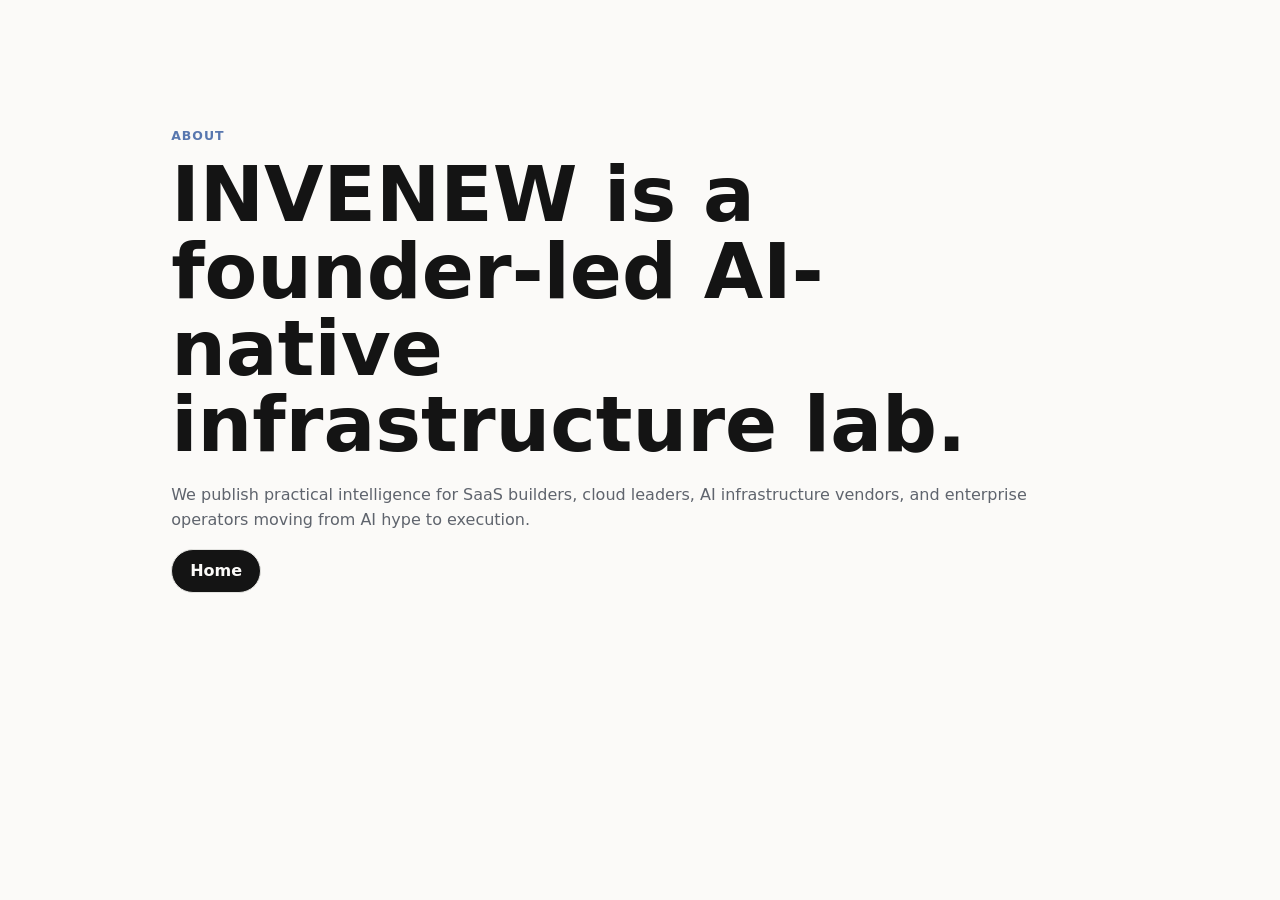
==== about.html @ 4e069b95 "Add about page" ====
<!doctype html>
<html lang="en">
<head><meta charset="utf-8"><meta name="viewport" content="width=device-width, initial-scale=1"><title>About | INVENEW</title><link rel="stylesheet" href="styles.css"></head>
<body><main class="section page-hero"><p class="eyebrow">About</p><h1>INVENEW is a founder-led AI-native infrastructure lab.</h1><p class="hero-text">We publish practical intelligence for SaaS builders, cloud leaders, AI infrastructure vendors, and enterprise operators moving from AI hype to execution.</p><a class="btn" href="index.html">Home</a></main></body>
</html>
---- styles.css ----
:root {
  color-scheme: light;
  --bg: #fbfaf8;
  --surface: #ffffff;
  --text: #141414;
  --muted: #5f646d;
  --line: #e3e3e0;
  --soft: #ececec;
  --beige: #faf3ec;
  --beige-strong: #e9cab8;
  --blue: #e4edfc;
  --blue-strong: #96b1e1;
  --green: #eff6f5;
  --green-strong: #97cfc2;
  --pink: #fcebeb;
  --pink-strong: #fcdbdb;
  --lavender: #eeeaf8;
  --sage: #e7f0ec;
  --clay: #f4e5dc;
  --accent: #5877af;
  --shadow: 0 20px 60px rgba(20, 20, 20, 0.08);
  --display-xl: clamp(3rem, 6vw, 5.4rem);
  --display-lg: clamp(2.45rem, 4.8vw, 4.35rem);
  --display-md: clamp(2rem, 3.7vw, 3.25rem);
  --band-padding: clamp(62px, 9vw, 96px) clamp(18px, 4vw, 56px);
}

[data-theme="dark"] {
  color-scheme: dark;
  --bg: #0d0f12;
  --surface: #15181d;
  --text: #f4f5f6;
  --muted: #a9b0ba;
  --line: #2b3038;
  --soft: #1b2027;
  --beige: #2b211c;
  --beige-strong: #e9cab8;
  --blue: #182238;
  --blue-strong: #96b1e1;
  --green: #172925;
  --green-strong: #97cfc2;
  --pink: #301f22;
  --pink-strong: #fcdbdb;
  --lavender: #242031;
  --sage: #1b2a26;
  --clay: #30241f;
  --accent: #96b1e1;
  --shadow: 0 22px 80px rgba(0, 0, 0, 0.34);
}

* { box-sizing: border-box; }

html {
  scroll-behavior: smooth;
}

body {
  margin: 0;
  font-family: Inter, ui-sans-serif, system-ui, -apple-system, BlinkMacSystemFont, "Segoe UI", sans-serif;
  background: var(--bg);
  color: var(--text);
}

a { color: inherit; text-decoration: none; }
button, input { font: inherit; }
select { font: inherit; }

.site-header {
  position: sticky;
  top: 10px;
  z-index: 50;
  display: grid;
  grid-template-columns: auto 1fr auto;
  gap: 22px;
  align-items: center;
  width: calc(100% - clamp(16px, 2vw, 28px));
  max-width: 1480px;
  margin: 10px auto 0;
  padding: 14px clamp(18px, 3vw, 34px);
  background: color-mix(in srgb, var(--surface) 94%, transparent);
  border: 1px solid var(--line);
  border-radius: 8px;
  box-shadow: 0 18px 45px rgba(31, 41, 55, 0.08);
  backdrop-filter: blur(18px);
}

.site-header[data-elevated="true"] {
  border-color: color-mix(in srgb, var(--line) 82%, var(--text));
}

.brand {
  display: inline-flex;
  align-items: center;
  min-width: 178px;
}

.brand-logo {
  display: block;
  width: 178px;
  height: 40px;
  object-fit: contain;
}

.logo-dark { display: none; }
[data-theme="dark"] .logo-light { display: none; }
[data-theme="dark"] .logo-dark { display: block; }

.nav {
  display: flex;
  justify-content: center;
  gap: clamp(12px, 1.7vw, 26px);
  color: var(--muted);
  font-size: 0.94rem;
}

.nav a:hover { color: var(--text); }

.header-actions {
  display: flex;
  align-items: center;
  gap: 10px;
}

.btn, .icon-btn, .theme-toggle {
  border: 1px solid var(--line);
  background: var(--text);
  color: var(--bg);
  border-radius: 999px;
  cursor: pointer;
  transition: transform 160ms ease, border-color 160ms ease, background 160ms ease;
}

.btn {
  display: inline-flex;
  min-height: 44px;
  align-items: center;
  justify-content: center;
  padding: 0 18px;
  font-weight: 720;
  white-space: nowrap;
}

.btn:hover, .icon-btn:hover, .theme-toggle:hover { transform: translateY(-1px); }

.btn-small { min-height: 38px; padding: 0 14px; font-size: 0.92rem; }
.btn-secondary { background: transparent; color: var(--text); }

.icon-btn {
  display: inline-grid;
  width: 40px;
  height: 40px;
  place-items: center;
  background: var(--surface);
  color: var(--text);
}

.icon-btn svg, .theme-toggle svg {
  width: 19px;
  height: 19px;
  fill: none;
  stroke: currentColor;
  stroke-width: 2;
  stroke-linecap: round;
  stroke-linejoin: round;
}

.theme-toggle {
  display: inline-flex;
  align-items: center;
  gap: 7px;
  min-height: 40px;
  padding: 0 10px;
  background: var(--surface);
  color: var(--text);
}

.toggle-track {
  width: 34px;
  height: 20px;
  border-radius: 999px;
  background: var(--soft);
  border: 1px solid var(--line);
  position: relative;
}

.toggle-thumb {
  position: absolute;
  top: 2px;
  left: 2px;
  width: 14px;
  height: 14px;
  border-radius: 50%;
  background: var(--text);
  transition: transform 180ms ease;
}

[data-theme="dark"] .toggle-thumb { transform: translateX(14px); }
[data-theme="dark"] .sun, .moon { display: none; }
[data-theme="dark"] .moon { display: block; }

.menu-btn { display: none; }

.mobile-panel, .search-panel {
  display: none;
}

.section {
  padding: clamp(70px, 9vw, 128px) clamp(18px, 4vw, 56px);
  max-width: 1240px;
  margin: 0 auto;
}

.hero {
  display: grid;
  grid-template-columns: minmax(0, 1.12fr) minmax(280px, 0.68fr);
  gap: clamp(28px, 5vw, 68px);
  align-items: center;
  min-height: calc(82vh - 72px);
  padding-top: 34px;
  padding-bottom: 48px;
}

.landing-position {
  display: grid;
  grid-template-columns: minmax(0, 1fr) minmax(280px, 0.62fr);
  gap: clamp(32px, 7vw, 96px);
  align-items: center;
  min-height: 420px;
  padding-top: clamp(66px, 8vw, 104px);
  padding-bottom: clamp(58px, 7vw, 88px);
}

.landing-position h1 {
  max-width: 760px;
  font-size: var(--display-xl);
  line-height: 0.98;
}

.landing-position .hero-text {
  max-width: 720px;
}

.promise-card {
  justify-self: end;
  width: min(100%, 420px);
  padding: 28px 30px;
  border-radius: 8px;
  background: #111111;
  color: #ffffff;
  box-shadow: 0 28px 70px rgba(31, 41, 55, 0.18);
}

.promise-card h2 {
  margin-bottom: 12px;
  font-size: 1.45rem;
  line-height: 1;
}

.promise-card p {
  margin: 0;
  color: #ededed;
  line-height: 1.55;
}

.flagship-band {
  background: var(--soft);
  padding: var(--band-padding);
}

.flagship-inner,
.architecture-section,
.landing-cta {
  max-width: 1120px;
}

.flagship-inner {
  margin: 0 auto;
}

.flagship-inner h2,
.architecture-section h2 {
  max-width: 1060px;
  font-size: var(--display-lg);
}

.coverage-card-grid,
.architecture-grid {
  display: grid;
  grid-template-columns: repeat(4, minmax(0, 1fr));
  gap: 18px;
}

.coverage-card-grid article,
.architecture-grid a {
  min-height: 160px;
  padding: 24px;
  border: 1px solid var(--line);
  border-radius: 8px;
  box-shadow: 0 18px 48px rgba(31, 41, 55, 0.08);
}

.coverage-card-grid h3,
.architecture-grid h3 {
  margin-bottom: 12px;
}

.coverage-card-grid p,
.architecture-grid p {
  margin: 0;
  color: var(--muted);
  line-height: 1.5;
}

.architecture-grid {
  grid-template-columns: repeat(3, minmax(0, 1fr));
}

.architecture-grid a {
  background: var(--surface);
}

.architecture-grid a:nth-child(1),
.foundation-grid article:nth-child(1),
.topic-grid article:nth-child(1),
.intelligence-pillars article:nth-child(1),
.coverage-list article:nth-child(1),
.post-card:nth-child(1) {
  background: var(--beige);
}

.architecture-grid a:nth-child(2),
.foundation-grid article:nth-child(2),
.topic-grid article:nth-child(2),
.intelligence-pillars article:nth-child(2),
.coverage-list article:nth-child(2),
.post-card:nth-child(2) {
  background: var(--blue);
}

.architecture-grid a:nth-child(3),
.foundation-grid article:nth-child(3),
.topic-grid article:nth-child(3),
.intelligence-pillars article:nth-child(3),
.coverage-list article:nth-child(3),
.post-card:nth-child(3) {
  background: var(--green);
}

.topic-grid article:nth-child(4),
.coverage-list article:nth-child(4) {
  background: var(--pink);
}

.architecture-grid span {
  display: block;
  margin-bottom: 8px;
  color: var(--muted);
  font-weight: 900;
  font-size: 0.86rem;
}

.landing-cta {
  display: grid;
  grid-template-columns: minmax(0, 1fr) auto;
  gap: 28px;
  align-items: center;
  margin-bottom: clamp(48px, 7vw, 88px);
  padding: clamp(42px, 6vw, 62px);
  border-radius: 8px;
  background: #111111;
  color: #ffffff;
}

.landing-cta .eyebrow {
  color: #bdbdbd;
}

.landing-cta h2 {
  max-width: 760px;
  margin: 0;
  color: #ffffff;
  font-size: var(--display-lg);
}

.landing-cta .btn {
  background: #ffffff;
  color: #111111;
  border-color: #ffffff;
}

.eyebrow {
  margin: 0 0 14px;
  color: var(--accent);
  font-weight: 780;
  letter-spacing: 0.08em;
  text-transform: uppercase;
  font-size: 0.78rem;
}

h1, h2, h3, p { margin-top: 0; }

h1 {
  max-width: 820px;
  margin-bottom: 18px;
  font-size: var(--display-xl);
  line-height: 1;
  letter-spacing: 0;
}

h2 {
  font-size: var(--display-lg);
  line-height: 1;
  letter-spacing: 0;
  margin-bottom: 18px;
}

h3 {
  font-size: clamp(1.1rem, 1.4vw, 1.35rem);
  letter-spacing: 0;
  margin-bottom: 12px;
}

.hero-text, .section-head p, .about p, .newsletter p {
  color: var(--muted);
  font-size: clamp(1rem, 1.25vw, 1.16rem);
  line-height: 1.58;
}

.hero-actions {
  display: flex;
  flex-wrap: wrap;
  gap: 12px;
  margin-top: 24px;
}

.hero-visual {
  width: min(100%, 430px);
  min-height: 430px;
  justify-self: end;
  border: 1px solid var(--line);
  background:
    linear-gradient(var(--line) 1px, transparent 1px),
    linear-gradient(90deg, var(--line) 1px, transparent 1px),
    radial-gradient(circle at 24% 18%, var(--blue), transparent 33%),
    radial-gradient(circle at 72% 68%, var(--green), transparent 34%),
    radial-gradient(circle at 48% 42%, var(--lavender), transparent 34%),
    radial-gradient(circle at 20% 78%, var(--clay), transparent 28%),
    var(--surface);
  background-size: 48px 48px, 48px 48px, auto, auto, auto;
  border-radius: 8px;
  box-shadow: 0 28px 70px rgba(45, 55, 72, 0.14);
  overflow: hidden;
  position: relative;
}

.signal-map {
  position: absolute;
  inset: 18px;
  border: 1px solid var(--line);
  border-radius: 8px;
  background:
    linear-gradient(115deg, transparent 49.7%, color-mix(in srgb, var(--muted) 18%, transparent) 50%, transparent 50.3%),
    linear-gradient(65deg, transparent 49.7%, color-mix(in srgb, var(--muted) 18%, transparent) 50%, transparent 50.3%);
}

.signal-map::before, .signal-map::after {
  content: "";
  position: absolute;
  inset: 18%;
  border: 1px dashed color-mix(in srgb, var(--muted) 45%, transparent);
  border-radius: 50%;
}

.signal-map::after {
  inset: 31%;
}

.core, .node {
  position: absolute;
  display: inline-grid;
  place-items: center;
  min-width: 86px;
  min-height: 38px;
  padding: 0 10px;
  border-radius: 999px;
  border: 1px solid var(--line);
  background: color-mix(in srgb, var(--surface) 88%, transparent);
  font-weight: 760;
  box-shadow: 0 12px 28px rgba(0, 0, 0, 0.08);
}

.core {
  left: 50%;
  top: 50%;
  min-width: 108px;
  min-height: 108px;
  transform: translate(-50%, -50%);
  border-radius: 50%;
  background: #050505;
  border-color: color-mix(in srgb, var(--text) 16%, transparent);
  overflow: hidden;
}

.core img {
  width: 100%;
  height: 100%;
  object-fit: cover;
}

.n1 { left: 8%; top: 17%; background: var(--blue); }
.n2 { right: 8%; top: 23%; background: var(--green); }
.n3 { left: 9%; bottom: 20%; background: var(--beige); }
.n4 { right: 12%; bottom: 14%; background: var(--pink); }
.n5 { left: 38%; top: 7%; background: var(--surface); }

.ticker {
  display: flex;
  gap: 10px;
  max-width: 1240px;
  margin: -18px auto 0;
  padding: 0 clamp(18px, 4vw, 56px) 26px;
  overflow-x: auto;
}

.ticker span {
  flex: 0 0 auto;
  padding: 10px 14px;
  border: 1px solid var(--line);
  border-radius: 8px;
  background: var(--surface);
  color: var(--muted);
}

.split {
  display: grid;
  grid-template-columns: 0.8fr 1fr;
  gap: clamp(30px, 6vw, 76px);
  align-items: start;
}

.grid, .sponsor-grid, .lab-board {
  display: grid;
  gap: 16px;
}

.two { grid-template-columns: repeat(2, minmax(0, 1fr)); }

.feature, .lab-board article {
  border: 1px solid var(--line);
  border-radius: 8px;
  padding: clamp(22px, 3vw, 34px);
  background: var(--surface);
  min-height: 220px;
}

.feature p, .lab-board p, .article-list span {
  color: var(--muted);
  line-height: 1.55;
}

.blue { background: var(--blue); }
.green { background: var(--green); }
.beige { background: var(--beige); }
.pink { background: var(--pink); }

.compact {
  padding-top: clamp(54px, 7vw, 92px);
}

.page-hero {
  padding-top: clamp(78px, 10vw, 132px);
  padding-bottom: clamp(48px, 7vw, 86px);
  max-width: 1040px;
}

.page-hero h1 {
  font-size: var(--display-xl);
}

.page-grid {
  display: grid;
  grid-template-columns: repeat(2, minmax(0, 1fr));
  gap: 16px;
  padding-top: 0;
}

.intelligence-pillars {
  display: grid;
  grid-template-columns: repeat(3, minmax(0, 1fr));
  gap: 20px;
  max-width: 1040px;
  padding-top: 0;
  padding-bottom: 70px;
}

.intelligence-pillars article {
  min-height: 138px;
  padding: 24px;
  border: 1px solid var(--line);
  border-radius: 8px;
  box-shadow: 0 18px 48px rgba(31, 41, 55, 0.08);
}

.intelligence-pillars h3 {
  margin-bottom: 10px;
}

.intelligence-pillars p {
  margin: 0;
  color: var(--muted);
  font-size: 0.94rem;
  line-height: 1.5;
}

.intelligence-system {
  background: var(--soft);
  padding: var(--band-padding);
}

.latest-intelligence {
  padding: var(--band-padding);
  background: var(--soft);
  color: var(--text);
}

.latest-inner {
  max-width: 1280px;
  margin: 0 auto;
}

.latest-intelligence .section-title-row {
  align-items: start;
}

.latest-intelligence .section-title-row p,
.latest-intelligence p {
  color: var(--muted);
}

.latest-grid {
  display: grid;
  grid-template-columns: minmax(0, 1.45fr) minmax(320px, 0.82fr);
  gap: 16px;
  margin-top: 26px;
}

.flagship-brief,
.brief-list article,
.asset-grid article {
  border: 1px solid var(--line);
  border-radius: 8px;
  background: var(--surface);
  box-shadow: 0 18px 48px rgba(31, 41, 55, 0.08);
}

.flagship-brief {
  background: var(--beige);
}

.brief-list article:nth-child(1),
.asset-grid article:nth-child(1) {
  background: var(--blue);
}

.brief-list article:nth-child(2),
.asset-grid article:nth-child(2) {
  background: var(--green);
}

.brief-list article:nth-child(3),
.asset-grid article:nth-child(3) {
  background: var(--pink);
}

.flagship-brief {
  display: grid;
  align-content: start;
  min-height: 430px;
  padding: clamp(26px, 4vw, 42px);
}

.latest-intelligence .pill {
  justify-self: start;
  margin-bottom: 26px;
  border-color: var(--green-strong);
  background: var(--green);
  color: var(--text);
  text-transform: uppercase;
  letter-spacing: 0.08em;
  font-size: 0.72rem;
}

.flagship-brief h3 {
  max-width: 780px;
  font-size: clamp(2rem, 4vw, 3.7rem);
  line-height: 1;
}

.flagship-brief p {
  max-width: 780px;
  font-size: 1.08rem;
  line-height: 1.6;
}

.flagship-brief .btn {
  align-self: end;
  justify-self: start;
  margin-top: 48px;
  color: var(--text);
  border-color: var(--line);
}

.brief-list {
  display: grid;
  gap: 16px;
}

.brief-list article {
  padding: 24px;
}

.brief-list span,
.asset-grid span {
  display: block;
  margin-bottom: 12px;
  color: var(--muted);
  font-size: 0.82rem;
  font-weight: 900;
}

.brief-list h3,
.asset-grid h3 {
  color: var(--text);
}

.brief-list p,
.asset-grid p {
  margin: 0;
  line-height: 1.55;
}

.asset-grid {
  display: grid;
  grid-template-columns: repeat(3, minmax(0, 1fr));
  gap: 16px;
  margin-top: clamp(64px, 9vw, 100px);
}

.asset-grid article {
  min-height: 230px;
  padding: 26px;
}

.system-inner {
  max-width: 1040px;
  margin: 0 auto;
}

.coverage-list {
  display: grid;
  gap: 16px;
}

.coverage-list article {
  display: grid;
  grid-template-columns: 54px 1fr;
  gap: 16px;
  align-items: start;
  min-height: 112px;
  padding: 24px;
  border-radius: 8px;
  background: var(--surface);
  border: 1px solid color-mix(in srgb, var(--line) 70%, transparent);
}

.coverage-list span {
  color: var(--muted);
  font-weight: 900;
  font-size: 0.9rem;
}

.coverage-list h3 {
  margin-bottom: 8px;
  font-size: clamp(1.15rem, 2vw, 1.55rem);
}

.coverage-list p {
  margin: 0;
  color: var(--text);
  line-height: 1.52;
}

.editorial-promise {
  display: grid;
  grid-template-columns: minmax(0, 0.9fr) minmax(280px, 0.58fr);
  gap: clamp(34px, 8vw, 92px);
  align-items: center;
  max-width: 1040px;
}

.editorial-promise h2 {
  font-size: var(--display-lg);
}

.editorial-promise p {
  color: var(--muted);
  line-height: 1.6;
}

.editorial-promise aside {
  padding: 28px;
  border-radius: 8px;
  background: #111111;
  color: #ffffff;
  box-shadow: 0 24px 60px rgba(31, 41, 55, 0.18);
}

.editorial-promise aside p {
  margin: 0;
  color: #ededed;
}

.about-meaning {
  max-width: 1040px;
  padding-top: clamp(78px, 10vw, 126px);
  padding-bottom: clamp(28px, 4vw, 52px);
}

.about-meaning h1 {
  max-width: 760px;
  font-size: var(--display-xl);
}

.about-meaning .hero-text {
  max-width: 740px;
}

.about-promise {
  display: grid;
  grid-template-columns: minmax(0, 0.9fr) minmax(300px, 0.62fr);
  gap: clamp(36px, 8vw, 96px);
  align-items: center;
  max-width: 1120px;
  padding-top: clamp(34px, 5vw, 64px);
}

.about-promise h2,
.about-expand h2 {
  font-size: var(--display-lg);
}

.about-promise p,
.about-expand p {
  color: var(--muted);
  line-height: 1.6;
}

.labs-hero {
  max-width: 1120px;
  padding-top: clamp(78px, 10vw, 126px);
  padding-bottom: clamp(72px, 9vw, 104px);
}

.labs-hero h1 {
  max-width: 1040px;
  font-size: var(--display-xl);
  line-height: 0.96;
}

.labs-hero .hero-text {
  max-width: 720px;
}

.research-assets {
  display: grid;
  grid-template-columns: repeat(3, minmax(0, 1fr));
  gap: 24px;
  max-width: 1120px;
  padding-top: 0;
}

.research-assets article {
  min-height: 150px;
  padding: 28px;
  border: 1px solid var(--line);
  border-radius: 8px;
  box-shadow: 0 18px 48px rgba(31, 41, 55, 0.08);
}

.research-assets p {
  margin: 0;
  color: var(--muted);
  line-height: 1.5;
}

.labs-table-section {
  background: var(--soft);
  padding: var(--band-padding);
}

.labs-table-inner {
  max-width: 1120px;
  margin: 0 auto;
}

.labs-table-inner h2 {
  max-width: 940px;
  font-size: var(--display-lg);
}

.labs-table-inner > p {
  max-width: 760px;
  color: var(--muted);
  line-height: 1.6;
}

.labs-table {
  margin-top: 28px;
  border: 1px solid var(--line);
  border-radius: 8px;
  background: var(--surface);
  box-shadow: 0 24px 64px rgba(31, 41, 55, 0.1);
  overflow: hidden;
}

.table-row {
  display: grid;
  grid-template-columns: 0.65fr 1.35fr 1.15fr 1.15fr;
  gap: 24px;
  padding: 22px 24px;
  border-bottom: 1px solid var(--line);
  color: var(--muted);
  line-height: 1.45;
}

.table-row:last-child {
  border-bottom: 0;
}

.table-row strong {
  color: var(--text);
}

.table-head {
  color: var(--muted);
  font-size: 0.72rem;
  font-weight: 900;
  letter-spacing: 0.12em;
  text-transform: uppercase;
}

.research-promise {
  display: grid;
  grid-template-columns: minmax(0, 0.9fr) minmax(300px, 0.58fr);
  gap: clamp(36px, 8vw, 96px);
  align-items: center;
  max-width: 1120px;
}

.research-promise h2 {
  font-size: var(--display-lg);
}

.research-promise p {
  color: var(--muted);
  line-height: 1.6;
}

.research-promise aside {
  padding: 30px;
  border-radius: 8px;
  background: #111111;
  color: #ffffff;
  box-shadow: 0 24px 60px rgba(31, 41, 55, 0.18);
}

.research-promise aside p {
  margin: 0;
  color: #ededed;
}

.blog-featured {
  display: grid;
  grid-template-columns: repeat(3, minmax(0, 1fr));
  gap: 28px;
  max-width: 1280px;
  padding-top: 0;
}

.post-card {
  display: grid;
  align-content: start;
  min-height: 560px;
  padding: 28px;
  border: 1px solid var(--line);
  border-radius: 8px;
  box-shadow: 0 18px 55px rgba(31, 41, 55, 0.08);
}

.post-visual {
  position: relative;
  min-height: 205px;
  margin-bottom: 26px;
  border-radius: 8px;
  overflow: hidden;
}

.post-visual::before {
  content: "";
  position: absolute;
  inset: 34px 38px;
  border: 1px solid var(--line);
  border-radius: 8px;
  background:
    linear-gradient(90deg, #e6e9ee 0 32%, transparent 32%),
    linear-gradient(90deg, transparent 0 42%, var(--beige) 42% 78%, transparent 78%),
    linear-gradient(90deg, transparent 0 42%, var(--green) 42% 78%, transparent 78%),
    var(--surface);
  background-size: 100% 18px, 100% 54px, 100% 54px, auto;
  background-position: 0 28px, 0 74px, 0 134px, 0 0;
  background-repeat: no-repeat;
}

.post-visual::after {
  content: "";
  position: absolute;
  width: 86px;
  height: 86px;
  right: 28px;
  top: 10px;
  border-radius: 50%;
  background: color-mix(in srgb, var(--blue-strong) 42%, transparent);
}

.post-visual span {
  position: absolute;
  left: 78px;
  top: 104px;
  z-index: 2;
  width: 128px;
  height: 2px;
  background: linear-gradient(90deg, #244b6b 0 22%, transparent 22% 31%, #7da2d8 31% 48%, transparent 48% 57%, #2f8a7c 57% 74%, transparent 74% 83%, #e9a37d 83%);
  transform: rotate(-35deg);
}

.visual-one { background: var(--green); }
.visual-two { background: var(--lavender); }
.visual-three { background: var(--beige); }

.visual-two::before {
  background:
    radial-gradient(circle at 25% 50%, #244b6b 0 16%, transparent 17%),
    linear-gradient(90deg, transparent 0 48%, #e6e9ee 48% 84%, transparent 84%),
    linear-gradient(90deg, transparent 0 48%, var(--green) 48% 78%, transparent 78%),
    linear-gradient(90deg, transparent 0 48%, var(--blue) 48% 82%, transparent 82%),
    var(--surface);
  background-size: auto, 100% 16px, 100% 16px, 100% 16px, auto;
  background-position: 0 0, 0 64px, 0 100px, 0 134px, 0 0;
  background-repeat: no-repeat;
}

.post-meta {
  margin-bottom: 18px;
  color: var(--muted);
  font-weight: 650;
}

.post-card h2 {
  margin-bottom: 14px;
  font-size: clamp(1.55rem, 2.4vw, 2.1rem);
  line-height: 1.03;
}

.post-card p:not(.post-meta) {
  color: var(--muted);
  font-size: 1.08rem;
  line-height: 1.55;
}

.post-card .btn {
  justify-self: start;
  margin-top: 14px;
}

.blog-topics {
  background: var(--soft);
  padding: var(--band-padding);
}

.topics-inner {
  max-width: 1280px;
  margin: 0 auto;
}

.topic-grid {
  display: grid;
  grid-template-columns: repeat(4, minmax(0, 1fr));
  gap: 22px;
}

.topic-grid article {
  min-height: 160px;
  padding: 28px;
  border: 1px solid var(--line);
  border-radius: 8px;
  box-shadow: 0 18px 48px rgba(31, 41, 55, 0.08);
}

.topic-grid h3 {
  font-size: clamp(1.35rem, 2.2vw, 1.8rem);
}

.topic-grid p {
  margin: 0;
  color: var(--muted);
  font-size: 1.08rem;
  line-height: 1.55;
}

.about-promise aside {
  padding: 28px;
  border: 1px solid var(--line);
  border-radius: 8px;
  background: var(--green);
  box-shadow: 0 20px 58px rgba(31, 41, 55, 0.1);
}

.about-promise aside p {
  margin: 0;
}

.about-foundation,
.about-expand {
  background: var(--soft);
  padding: var(--band-padding);
}

.foundation-inner,
.expand-inner {
  max-width: 1120px;
  margin: 0 auto;
}

.foundation-grid,
.pillar-grid {
  display: grid;
  grid-template-columns: repeat(3, minmax(0, 1fr));
  gap: 24px;
}

.foundation-grid article,
.pillar-grid article {
  min-height: 150px;
  padding: 28px;
  border: 1px solid var(--line);
  border-radius: 8px;
  box-shadow: 0 18px 48px rgba(31, 41, 55, 0.08);
}

.foundation-grid p,
.pillar-grid p {
  margin: 0;
  color: var(--muted);
  line-height: 1.52;
}

.messaging-pillars {
  max-width: 1120px;
}

.pillar-grid {
  grid-template-columns: repeat(4, minmax(0, 1fr));
}

.expand-inner {
  display: grid;
  grid-template-columns: minmax(0, 0.9fr) minmax(300px, 0.58fr);
  gap: clamp(36px, 8vw, 96px);
  align-items: center;
}

.expand-inner aside {
  padding: 30px;
  border-radius: 8px;
  background: #111111;
  color: #ffffff;
  box-shadow: 0 24px 60px rgba(31, 41, 55, 0.18);
}

.expand-inner aside p {
  margin: 0;
  color: #ededed;
}

.section-head {
  max-width: 800px;
  margin-bottom: 34px;
}

.lab-board, .sponsor-grid {
  grid-template-columns: repeat(3, minmax(0, 1fr));
}

.status {
  display: inline-flex;
  margin-bottom: 28px;
  padding: 7px 10px;
  border-radius: 8px;
  border: 1px solid var(--line);
  color: var(--muted);
  font-size: 0.82rem;
  font-weight: 720;
}

.status.live {
  background: var(--green);
  color: var(--text);
}

.newsletter {
  display: grid;
  grid-template-columns: 1fr 0.82fr;
  gap: clamp(28px, 6vw, 78px);
  align-items: center;
  border-top: 1px solid var(--line);
  border-bottom: 1px solid var(--line);
}

.subscribe-hero {
  max-width: 1240px;
  padding-top: clamp(80px, 10vw, 124px);
  padding-bottom: clamp(72px, 8vw, 96px);
}

.subscribe-hero h1 {
  max-width: 980px;
  font-size: var(--display-xl);
  line-height: 0.98;
}

.subscribe-hero .hero-text {
  max-width: 760px;
  color: var(--muted);
  font-size: clamp(1.08rem, 1.7vw, 1.32rem);
}

.subscribe-section {
  display: grid;
  grid-template-columns: minmax(0, 0.82fr) minmax(340px, 1fr);
  gap: clamp(36px, 7vw, 92px);
  align-items: start;
  max-width: 1240px;
  border-top: 1px solid var(--line);
}

.subscribe-copy h2 {
  max-width: 520px;
  font-size: var(--display-lg);
  line-height: 1;
}

.subscribe-copy > p {
  max-width: 520px;
  color: var(--muted);
  font-size: clamp(1rem, 1.45vw, 1.18rem);
  line-height: 1.58;
}

.subscribe-benefits {
  display: grid;
  grid-template-columns: repeat(2, minmax(0, 1fr));
  gap: 20px;
  margin-top: 28px;
}

.subscribe-benefits article {
  min-height: 170px;
  padding: 26px;
  border: 1px solid var(--line);
  border-radius: 8px;
  background: var(--surface);
  box-shadow: 0 18px 45px rgba(31, 41, 55, 0.08);
}

.subscribe-benefits h3 {
  font-size: 1.4rem;
}

.subscribe-benefits p {
  margin: 0;
  color: var(--text);
  line-height: 1.55;
}

.subscribe-form {
  display: grid;
  gap: 14px;
  padding: clamp(26px, 4vw, 34px);
  border: 1px solid var(--line);
  border-radius: 8px;
  background: var(--blue);
  box-shadow: 0 28px 80px rgba(31, 41, 55, 0.13);
}

.subscribe-form label {
  font-weight: 800;
}

.subscribe-form input {
  min-height: 58px;
  border-radius: 8px;
}

.subscribe-form .btn {
  width: 100%;
  margin-top: 4px;
  background: #1d1d1b;
  color: #ffffff;
  border-color: #1d1d1b;
}

.signup-form {
  padding: clamp(24px, 4vw, 38px);
  background: var(--surface);
  border: 1px solid var(--line);
  border-radius: 8px;
  box-shadow: var(--shadow);
}

.signup-form label {
  display: block;
  margin-bottom: 14px;
  font-weight: 760;
}

.form-row, .search-row {
  display: flex;
  gap: 10px;
}

input {
  width: 100%;
  min-height: 48px;
  border: 1px solid var(--line);
  border-radius: 8px;
  background: var(--bg);
  color: var(--text);
  padding: 0 16px;
  outline: none;
}

input:focus { border-color: var(--accent); }

select {
  width: 100%;
  min-height: 58px;
  border: 1px solid var(--line);
  border-radius: 8px;
  background: var(--bg);
  color: var(--text);
  padding: 0 18px;
  outline: none;
}

select:focus { border-color: var(--accent); }

.form-note {
  min-height: 24px;
  margin: 12px 0 0;
  color: var(--muted);
}

.article-list {
  display: grid;
  border-top: 1px solid var(--line);
}

.article-list a {
  display: grid;
  grid-template-columns: 210px 1fr;
  gap: 18px;
  padding: 26px 0;
  border-bottom: 1px solid var(--line);
}

.article-list strong {
  font-size: clamp(1.25rem, 2.2vw, 2rem);
  letter-spacing: 0;
}

.audience-band {
  width: 100%;
  margin-top: clamp(34px, 5vw, 70px);
  padding: var(--band-padding);
  background: var(--soft);
}

.audience-section,
.sponsorship-options {
  max-width: 1360px;
}

.audience-section {
  margin: 0 auto;
}

.section-title-row {
  display: flex;
  align-items: end;
  justify-content: space-between;
  gap: 24px;
  margin-bottom: 34px;
}

.section-title-row h2 {
  margin: 0;
  font-size: var(--display-lg);
}

.section-title-row p {
  margin: 0 0 10px;
  color: var(--muted);
  font-size: clamp(1rem, 1.6vw, 1.22rem);
  font-weight: 650;
}

.metric-grid,
.option-grid {
  display: grid;
  grid-template-columns: repeat(3, minmax(0, 1fr));
  gap: 22px;
}

.metric-card,
.option-card,
.fit-card,
.sponsor-form {
  border: 1px solid var(--line);
  border-radius: 8px;
  background: var(--surface);
  box-shadow: 0 18px 48px rgba(31, 41, 55, 0.08);
}

.metric-card:nth-child(1),
.option-card:nth-child(1),
.option-card:nth-child(5),
.fit-card {
  background: var(--beige);
}

.metric-card:nth-child(2),
.option-card:nth-child(2),
.option-card:nth-child(6),
.sponsor-form {
  background: var(--blue);
}

.metric-card:nth-child(3),
.option-card:nth-child(3) {
  background: var(--green);
}

.option-card:nth-child(4) {
  background: var(--pink);
}

.metric-card {
  display: grid;
  place-items: center;
  align-content: center;
  gap: 24px;
  min-height: 150px;
  padding: clamp(26px, 4vw, 44px);
  text-align: center;
}

.metric-card strong {
  color: var(--text);
  font-size: clamp(2.8rem, 5.5vw, 4.4rem);
  line-height: 0.92;
}

.metric-card span,
.option-card p {
  color: var(--muted);
  font-size: clamp(1rem, 1.6vw, 1.25rem);
  line-height: 1.45;
}

.option-grid {
  grid-template-rows: repeat(2, minmax(150px, auto));
}

.option-card {
  padding: clamp(24px, 3.5vw, 34px);
}

.option-card h3 {
  margin-bottom: 20px;
  font-size: clamp(1.35rem, 2.4vw, 1.85rem);
}

.sponsor-fit {
  display: grid;
  grid-template-columns: minmax(0, 1fr) minmax(0, 1fr);
  gap: 24px;
  max-width: 1360px;
}

.fit-card,
.sponsor-form {
  min-height: 560px;
  padding: clamp(28px, 4vw, 48px);
}

.pill {
  display: inline-flex;
  align-items: center;
  min-height: 42px;
  padding: 0 16px;
  border: 1px solid var(--line);
  border-radius: 8px;
  color: var(--muted);
  font-weight: 700;
}

.fit-card h2,
.sponsor-form h2 {
  margin: 32px 0 28px;
  font-size: var(--display-lg);
  line-height: 1;
}

.sponsor-form h2 {
  margin: 0 0 6px;
  font-size: clamp(1.8rem, 3vw, 2.45rem);
}

.fit-list {
  display: grid;
  gap: 14px;
}

.fit-list span {
  display: flex;
  align-items: center;
  min-height: 62px;
  padding: 16px 20px;
  border: 1px solid var(--line);
  border-radius: 8px;
  background: var(--surface);
  color: var(--text);
  font-size: clamp(1rem, 1.55vw, 1.18rem);
  font-weight: 620;
}

.sponsor-form {
  display: grid;
  align-content: start;
  gap: 12px;
}

.sponsor-form label {
  margin-top: 10px;
  color: var(--text);
  font-weight: 800;
}

.sponsor-form input {
  min-height: 58px;
  border-radius: 8px;
}

.sponsor-submit {
  width: 100%;
  margin-top: 8px;
  background: linear-gradient(120deg, #275980, #2f8a7c);
  color: #ffffff;
  border-color: transparent;
}

.about {
  display: grid;
  grid-template-columns: 0.85fr 1fr;
  gap: clamp(26px, 6vw, 86px);
  align-items: start;
}

.footer {
  display: grid;
  gap: 44px;
  min-height: 360px;
  padding: 72px clamp(18px, 4vw, 56px) 34px;
  background: #050505;
  color: #d8d8d8;
}

.footer-main {
  display: grid;
  grid-template-columns: minmax(260px, 1.4fr) minmax(150px, 0.45fr) minmax(150px, 0.45fr);
  gap: clamp(32px, 7vw, 96px);
  align-items: start;
  width: 100%;
  max-width: 1240px;
  margin: 0 auto;
}

.footer-intro {
  display: grid;
  gap: 22px;
  max-width: 520px;
}

.footer-brand {
  display: inline-flex;
  align-items: center;
}

.footer-brand img {
  width: min(260px, 76vw);
  height: auto;
  object-fit: contain;
}

.footer-intro p {
  margin: 0;
  color: #a8a8a8;
  font-size: 1.05rem;
  line-height: 1.65;
}

.footer-col {
  display: grid;
  gap: 13px;
  align-content: start;
}

.footer-col h2 {
  margin: 0 0 8px;
  color: #ffffff;
  font-size: 0.78rem;
  line-height: 1;
  letter-spacing: 0.12em;
  text-transform: uppercase;
}

.footer-col a,
.footer-bottom a {
  color: #bdbdbd;
}

.footer-col a:hover,
.footer-bottom a:hover {
  color: #ffffff;
}

.footer-bottom {
  display: flex;
  align-items: center;
  justify-content: space-between;
  gap: 24px;
  width: 100%;
  max-width: 1240px;
  margin: 0 auto;
  padding-top: 24px;
  border-top: 1px solid #2b2b2b;
  color: #8f8f8f;
}

.footer-bottom p {
  margin: 0;
}

.search-panel[aria-hidden="false"] {
  display: block;
  position: fixed;
  inset: 72px clamp(18px, 4vw, 56px) auto;
  z-index: 60;
}

.search-box {
  max-width: 760px;
  margin-left: auto;
  padding: 22px;
  border: 1px solid var(--line);
  border-radius: 8px;
  background: var(--surface);
  box-shadow: var(--shadow);
}

.search-box label {
  display: block;
  margin-bottom: 12px;
  font-weight: 760;
}

.search-results {
  display: grid;
  gap: 8px;
  margin-top: 14px;
}

.search-results a {
  padding: 12px;
  border: 1px solid var(--line);
  border-radius: 8px;
  color: var(--muted);
}

.search-results strong {
  display: block;
  color: var(--text);
  margin-bottom: 3px;
}

@media (max-width: 980px) {
  .nav, .btn-small { display: none; }
  .menu-btn { display: inline-grid; }
  .site-header { grid-template-columns: auto auto; justify-content: space-between; }
  .hero, .split, .newsletter, .about { grid-template-columns: 1fr; }
  .landing-position,
  .landing-cta {
    grid-template-columns: 1fr;
  }
  .promise-card {
    justify-self: stretch;
  }
  .coverage-card-grid {
    grid-template-columns: repeat(2, minmax(0, 1fr));
  }
  .subscribe-section { grid-template-columns: 1fr; }
  .hero { min-height: auto; }
  .hero-visual {
    justify-self: stretch;
    width: min(100%, 520px);
    min-height: 390px;
  }
  .lab-board, .sponsor-grid, .two { grid-template-columns: 1fr; }
  .page-grid { grid-template-columns: 1fr; }
  .section-title-row {
    display: grid;
    align-items: start;
  }
  .metric-grid,
  .option-grid,
  .sponsor-fit,
  .intelligence-pillars,
  .latest-grid,
  .asset-grid,
  .editorial-promise,
  .architecture-grid,
  .about-promise,
  .foundation-grid,
  .expand-inner,
  .research-assets,
  .research-promise,
  .blog-featured {
    grid-template-columns: 1fr;
  }
  .fit-card,
  .sponsor-form {
    min-height: auto;
  }
  .mobile-panel[aria-hidden="false"] {
    display: grid;
    gap: 4px;
    position: fixed;
    top: 73px;
    left: 18px;
    right: 18px;
    z-index: 55;
    padding: 12px;
    background: var(--surface);
    border: 1px solid var(--line);
    border-radius: 8px;
    box-shadow: var(--shadow);
  }
  .mobile-panel a {
    padding: 14px;
    border-radius: 8px;
    color: var(--muted);
  }
  .mobile-panel a:hover { background: var(--soft); color: var(--text); }
}

@media (max-width: 640px) {
  .site-header { padding: 13px 14px; }
  .brand { min-width: auto; }
  .brand { min-width: 138px; }
  .brand-logo { width: 138px; height: 32px; }
  .theme-toggle { width: 40px; justify-content: center; }
  .toggle-track { display: none; }
  .section { padding-left: 16px; padding-right: 16px; }
  .hero { padding-top: 44px; }
  .hero-visual { min-height: 330px; }
  .core { min-width: 92px; min-height: 92px; font-size: 0.84rem; }
  .node { min-width: 78px; min-height: 36px; font-size: 0.78rem; }
  .form-row, .search-row, .hero-actions { flex-direction: column; }
  .coverage-card-grid { grid-template-columns: 1fr; }
  .pillar-grid { grid-template-columns: 1fr; }
  .topic-grid { grid-template-columns: 1fr; }
  .table-row {
    grid-template-columns: 1fr;
    gap: 8px;
  }
  .table-head {
    display: none;
  }
  .subscribe-benefits { grid-template-columns: 1fr; }
  .article-list a { grid-template-columns: 1fr; gap: 8px; }
  .footer {
    min-height: 430px;
    padding-top: 54px;
  }
  .footer-main {
    grid-template-columns: 1fr;
    gap: 34px;
  }
  .footer-bottom {
    align-items: flex-start;
    flex-direction: column;
  }
  .search-panel[aria-hidden="false"] { inset: 70px 14px auto; }
}
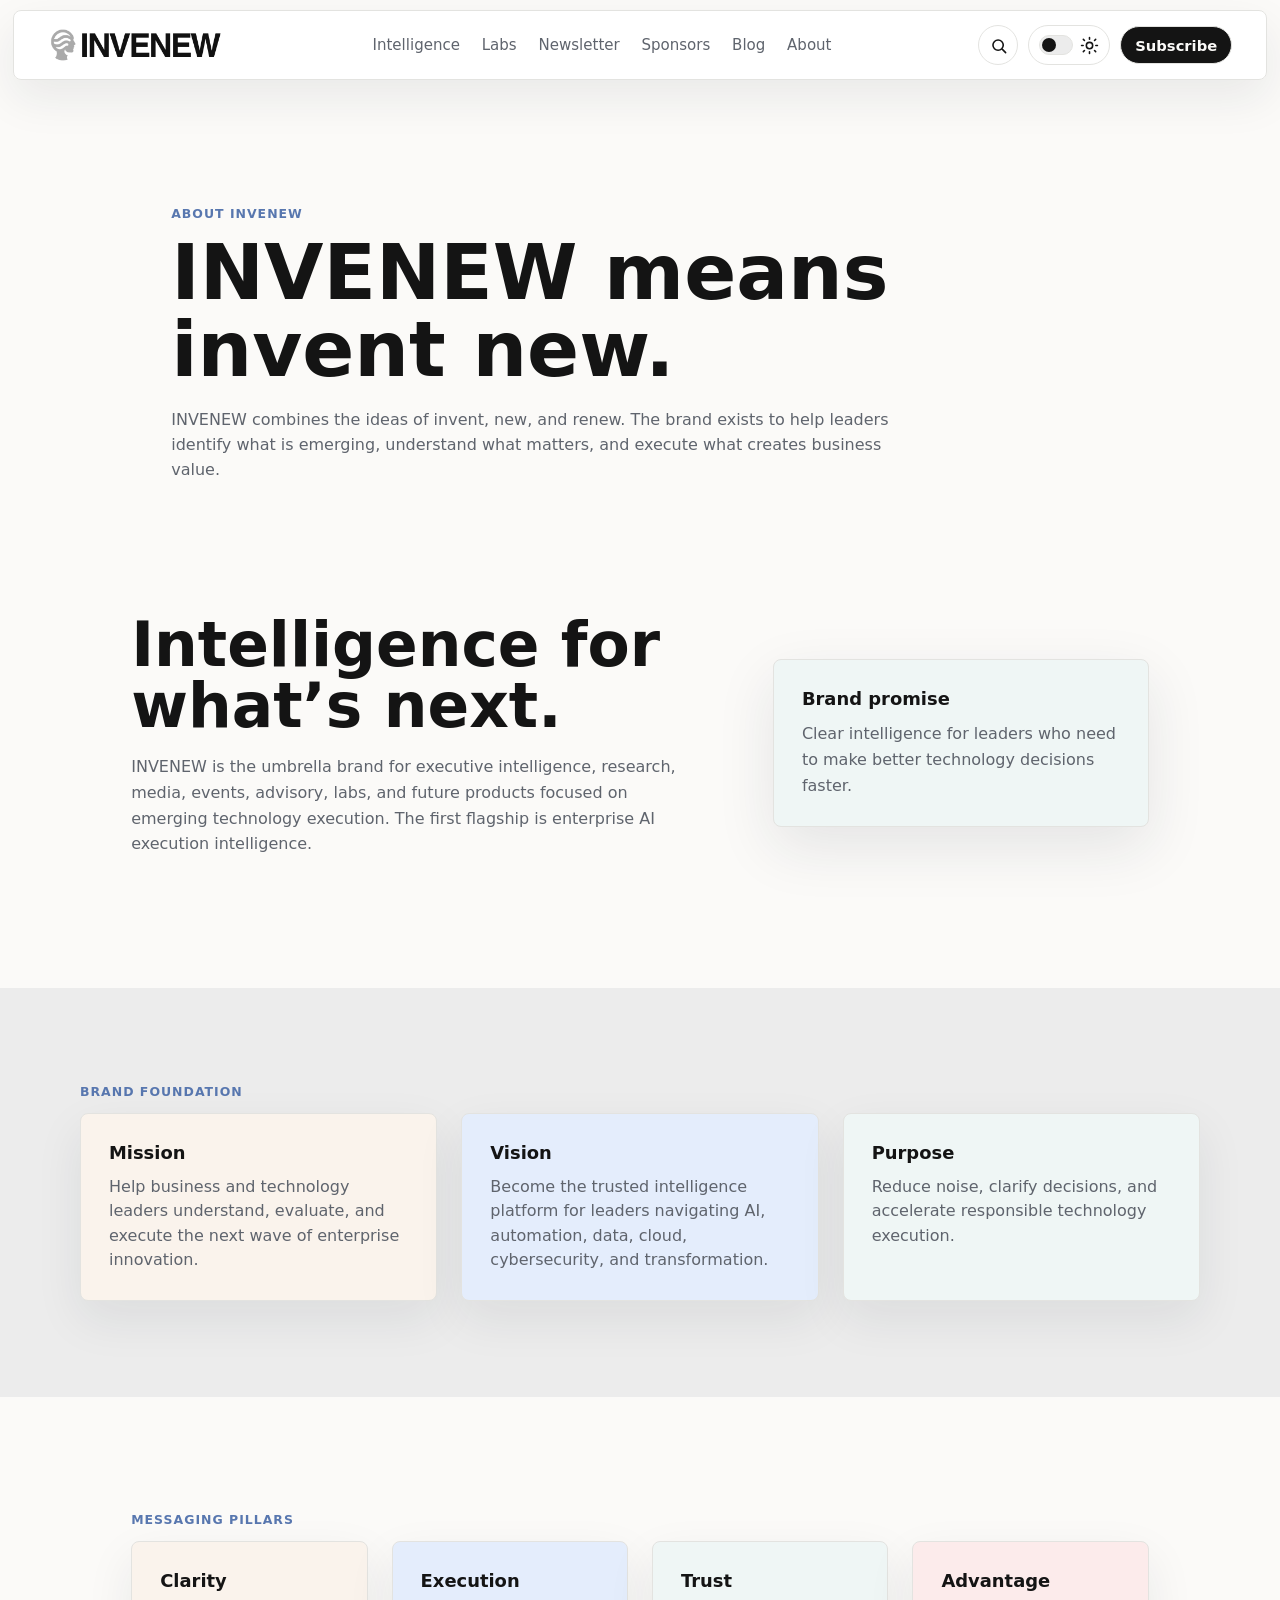
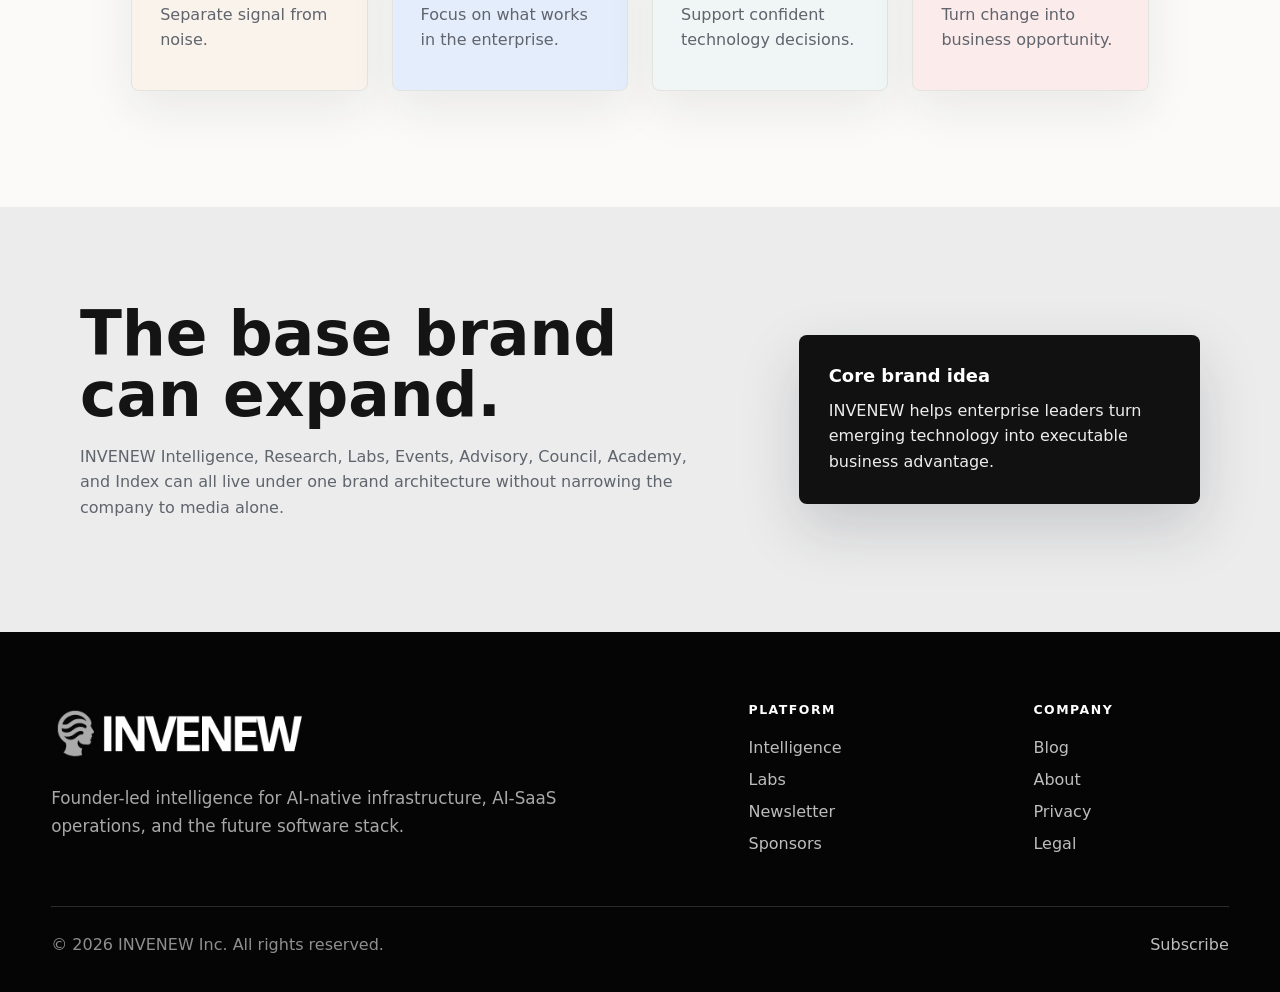
==== commit 3cfaf2ce: "Upload complete static website" ====
--- a/about.html
+++ b/about.html
@@ -1,5 +1,87 @@
 <!doctype html>
 <html lang="en">
-<head><meta charset="utf-8"><meta name="viewport" content="width=device-width, initial-scale=1"><title>About | INVENEW</title><link rel="stylesheet" href="styles.css"></head>
-<body><main class="section page-hero"><p class="eyebrow">About</p><h1>INVENEW is a founder-led AI-native infrastructure lab.</h1><p class="hero-text">We publish practical intelligence for SaaS builders, cloud leaders, AI infrastructure vendors, and enterprise operators moving from AI hype to execution.</p><a class="btn" href="index.html">Home</a></main></body>
+  <head><meta charset="utf-8"><meta name="viewport" content="width=device-width, initial-scale=1"><title>About | INVENEW</title><link rel="icon" href="assets/INVENEW-favicon1.png" type="image/png"><link rel="stylesheet" href="styles.css"></head>
+  <body>
+    <header class="site-header" data-elevated="false"><a class="brand" href="index.html"><img class="brand-logo logo-light" src="assets/INVENEW-light-long1.png" alt="INVENEW"><img class="brand-logo logo-dark" src="assets/INVENEW-dark-long1.png" alt="INVENEW"></a><nav class="nav" aria-label="Primary navigation"><a href="intelligence.html">Intelligence</a><a href="labs.html">Labs</a><a href="newsletter.html">Newsletter</a><a href="sponsors.html">Sponsors</a><a href="blog.html">Blog</a><a href="about.html">About</a></nav><div class="header-actions"><button class="icon-btn" id="searchToggle" aria-label="Search site" type="button"><svg viewBox="0 0 24 24" aria-hidden="true"><path d="m21 21-4.35-4.35m1.35-5.15a6.5 6.5 0 1 1-13 0 6.5 6.5 0 0 1 13 0Z"/></svg></button><button class="theme-toggle" id="themeToggle" aria-label="Toggle dark mode" type="button"><span class="toggle-track"><span class="toggle-thumb"></span></span><svg class="sun" viewBox="0 0 24 24" aria-hidden="true"><path d="M12 4V2m0 20v-2m8-8h2M2 12h2m14.36-6.36 1.42-1.42M4.22 19.78l1.42-1.42m0-12.72L4.22 4.22m15.56 15.56-1.42-1.42M16 12a4 4 0 1 1-8 0 4 4 0 0 1 8 0Z"/></svg><svg class="moon" viewBox="0 0 24 24" aria-hidden="true"><path d="M20.5 14.5A8.5 8.5 0 0 1 9.5 3.5 8.5 8.5 0 1 0 20.5 14.5Z"/></svg></button><a class="btn btn-small" href="newsletter.html">Subscribe</a><button class="icon-btn menu-btn" id="menuToggle" aria-label="Open menu" type="button"><svg viewBox="0 0 24 24" aria-hidden="true"><path d="M4 7h16M4 12h16M4 17h16"/></svg></button></div></header>
+    <div class="mobile-panel" id="mobilePanel" aria-hidden="true"><a href="intelligence.html">Intelligence</a><a href="labs.html">Labs</a><a href="newsletter.html">Newsletter</a><a href="sponsors.html">Sponsors</a><a href="blog.html">Blog</a><a href="about.html">About</a></div>
+    <div class="search-panel" id="searchPanel" aria-hidden="true"><div class="search-box"><label for="siteSearch">Search INVENEW</label><div class="search-row"><input id="siteSearch" type="search" placeholder="Try AI infrastructure, LLMOps, sponsor briefs..."><button class="btn" id="clearSearch" type="button">Clear</button></div><div class="search-results" id="searchResults"></div></div></div>
+    <main>
+      <section class="about-meaning section">
+        <p class="eyebrow">About INVENEW</p>
+        <h1>INVENEW means invent new.</h1>
+        <p class="hero-text">INVENEW combines the ideas of invent, new, and renew. The brand exists to help leaders identify what is emerging, understand what matters, and execute what creates business value.</p>
+      </section>
+
+      <section class="section about-promise">
+        <div>
+          <h2>Intelligence for what’s next.</h2>
+          <p>INVENEW is the umbrella brand for executive intelligence, research, media, events, advisory, labs, and future products focused on emerging technology execution. The first flagship is enterprise AI execution intelligence.</p>
+        </div>
+        <aside>
+          <h3>Brand promise</h3>
+          <p>Clear intelligence for leaders who need to make better technology decisions faster.</p>
+        </aside>
+      </section>
+
+      <section class="about-foundation">
+        <div class="foundation-inner">
+          <p class="eyebrow">Brand Foundation</p>
+          <div class="foundation-grid">
+            <article><h3>Mission</h3><p>Help business and technology leaders understand, evaluate, and execute the next wave of enterprise innovation.</p></article>
+            <article><h3>Vision</h3><p>Become the trusted intelligence platform for leaders navigating AI, automation, data, cloud, cybersecurity, and transformation.</p></article>
+            <article><h3>Purpose</h3><p>Reduce noise, clarify decisions, and accelerate responsible technology execution.</p></article>
+          </div>
+        </div>
+      </section>
+
+      <section class="section messaging-pillars">
+        <p class="eyebrow">Messaging Pillars</p>
+        <div class="pillar-grid">
+          <article class="beige"><h3>Clarity</h3><p>Separate signal from noise.</p></article>
+          <article class="blue"><h3>Execution</h3><p>Focus on what works in the enterprise.</p></article>
+          <article class="green"><h3>Trust</h3><p>Support confident technology decisions.</p></article>
+          <article class="pink"><h3>Advantage</h3><p>Turn change into business opportunity.</p></article>
+        </div>
+      </section>
+
+      <section class="about-expand">
+        <div class="expand-inner">
+          <div>
+            <h2>The base brand can expand.</h2>
+            <p>INVENEW Intelligence, Research, Labs, Events, Advisory, Council, Academy, and Index can all live under one brand architecture without narrowing the company to media alone.</p>
+          </div>
+          <aside>
+            <h3>Core brand idea</h3>
+            <p>INVENEW helps enterprise leaders turn emerging technology into executable business advantage.</p>
+          </aside>
+        </div>
+      </section>
+    </main>
+    <footer class="footer">
+      <div class="footer-main">
+        <div class="footer-intro">
+          <a href="index.html" class="footer-brand" aria-label="INVENEW home"><img src="assets/INVENEW-dark-long1.png" alt="INVENEW"></a>
+          <p>Founder-led intelligence for AI-native infrastructure, AI-SaaS operations, and the future software stack.</p>
+        </div>
+        <nav class="footer-col" aria-label="Footer platform links">
+          <h2>Platform</h2>
+          <a href="intelligence.html">Intelligence</a>
+          <a href="labs.html">Labs</a>
+          <a href="newsletter.html">Newsletter</a>
+          <a href="sponsors.html">Sponsors</a>
+        </nav>
+        <nav class="footer-col" aria-label="Footer company links">
+          <h2>Company</h2>
+          <a href="blog.html">Blog</a>
+          <a href="about.html">About</a>
+          <a href="privacy.html">Privacy</a>
+          <a href="legal.html">Legal</a>
+        </nav>
+      </div>
+      <div class="footer-bottom">
+        <p>© 2026 INVENEW Inc. All rights reserved.</p>
+        <a href="newsletter.html">Subscribe</a>
+      </div>
+    </footer><script src="script.js"></script>
+  </body>
 </html>
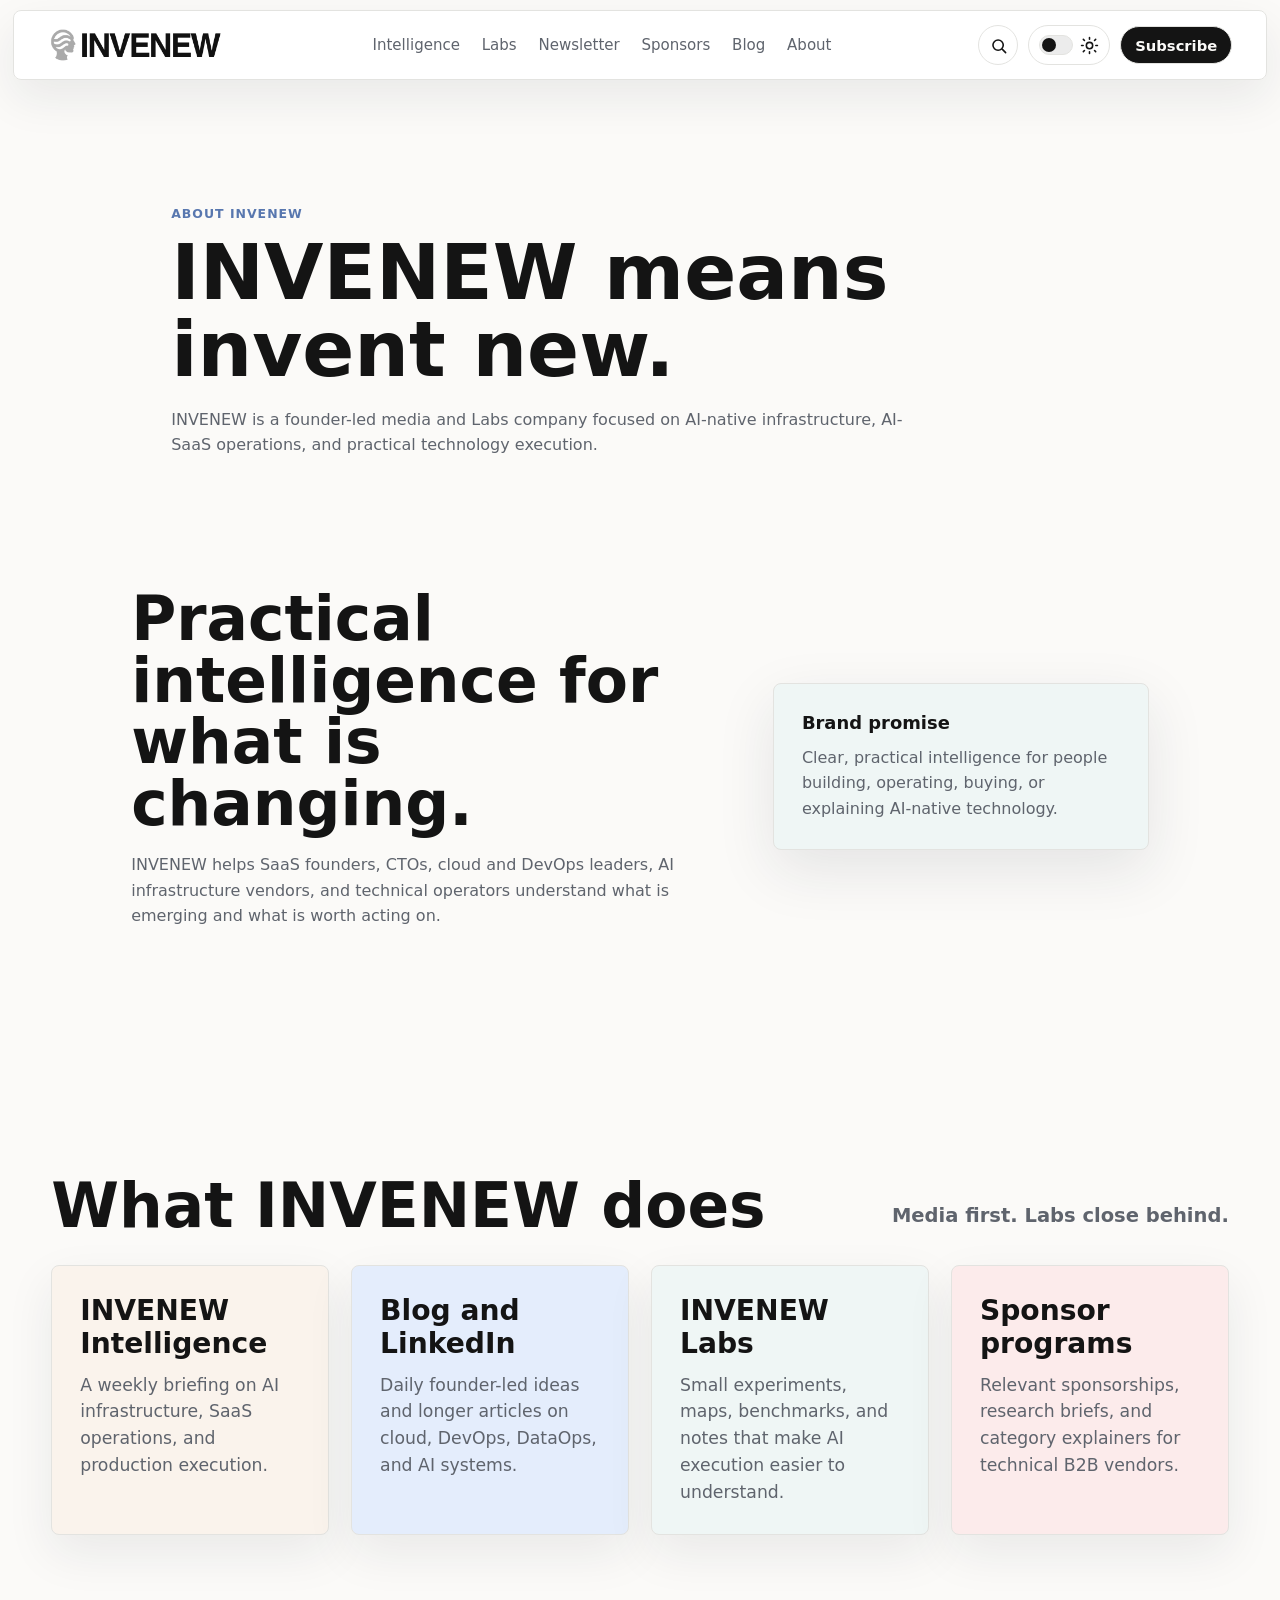
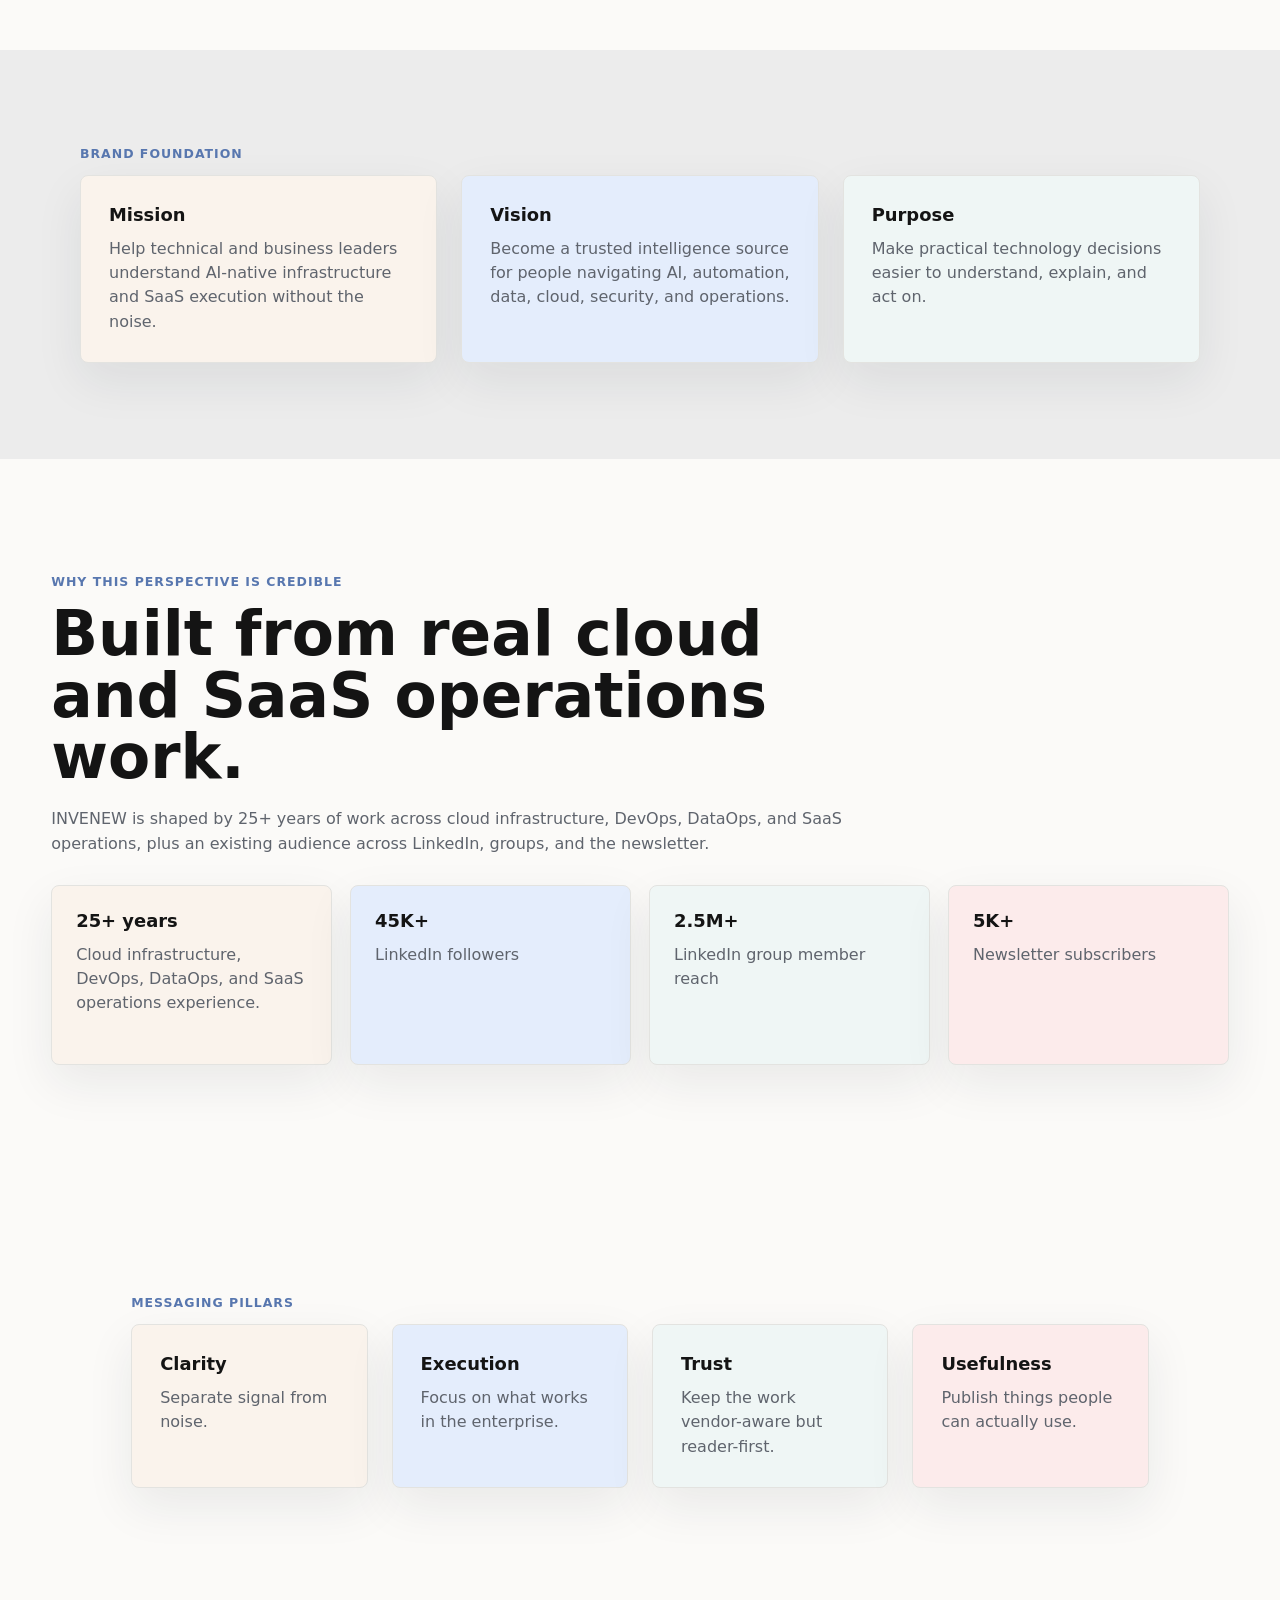
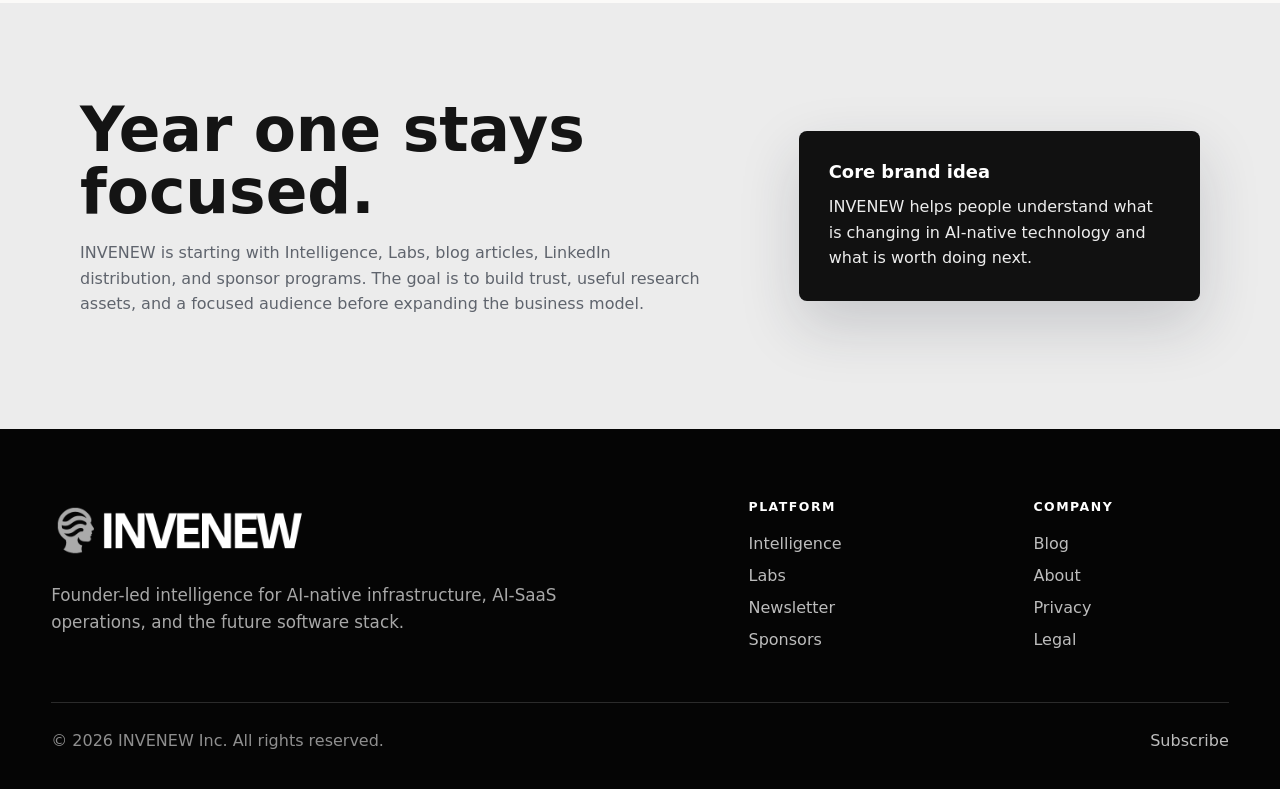
==== commit fbf80667: "Update INVENEW static website" ====
--- a/about.html
+++ b/about.html
@@ -1,6 +1,6 @@
 <!doctype html>
 <html lang="en">
-  <head><meta charset="utf-8"><meta name="viewport" content="width=device-width, initial-scale=1"><title>About | INVENEW</title><link rel="icon" href="assets/INVENEW-favicon1.png" type="image/png"><link rel="stylesheet" href="styles.css"></head>
+  <head><meta charset="utf-8"><meta name="viewport" content="width=device-width, initial-scale=1"><title>About | INVENEW</title><meta name="description" content="INVENEW is a founder-led media and Labs company focused on AI-native infrastructure, AI-SaaS operations, and practical technology execution."><link rel="icon" href="assets/INVENEW-favicon1.png" type="image/png"><script>(function(){try{var theme=localStorage.getItem("invenew-theme");if(!theme&&window.matchMedia&&window.matchMedia("(prefers-color-scheme: dark)").matches)theme="dark";if(theme==="dark"){document.documentElement.dataset.theme="dark";document.documentElement.style.backgroundColor="#0d0f12";}}catch(error){}})();</script><link rel="stylesheet" href="styles.css"></head>
   <body>
     <header class="site-header" data-elevated="false"><a class="brand" href="index.html"><img class="brand-logo logo-light" src="assets/INVENEW-light-long1.png" alt="INVENEW"><img class="brand-logo logo-dark" src="assets/INVENEW-dark-long1.png" alt="INVENEW"></a><nav class="nav" aria-label="Primary navigation"><a href="intelligence.html">Intelligence</a><a href="labs.html">Labs</a><a href="newsletter.html">Newsletter</a><a href="sponsors.html">Sponsors</a><a href="blog.html">Blog</a><a href="about.html">About</a></nav><div class="header-actions"><button class="icon-btn" id="searchToggle" aria-label="Search site" type="button"><svg viewBox="0 0 24 24" aria-hidden="true"><path d="m21 21-4.35-4.35m1.35-5.15a6.5 6.5 0 1 1-13 0 6.5 6.5 0 0 1 13 0Z"/></svg></button><button class="theme-toggle" id="themeToggle" aria-label="Toggle dark mode" type="button"><span class="toggle-track"><span class="toggle-thumb"></span></span><svg class="sun" viewBox="0 0 24 24" aria-hidden="true"><path d="M12 4V2m0 20v-2m8-8h2M2 12h2m14.36-6.36 1.42-1.42M4.22 19.78l1.42-1.42m0-12.72L4.22 4.22m15.56 15.56-1.42-1.42M16 12a4 4 0 1 1-8 0 4 4 0 0 1 8 0Z"/></svg><svg class="moon" viewBox="0 0 24 24" aria-hidden="true"><path d="M20.5 14.5A8.5 8.5 0 0 1 9.5 3.5 8.5 8.5 0 1 0 20.5 14.5Z"/></svg></button><a class="btn btn-small" href="newsletter.html">Subscribe</a><button class="icon-btn menu-btn" id="menuToggle" aria-label="Open menu" type="button"><svg viewBox="0 0 24 24" aria-hidden="true"><path d="M4 7h16M4 12h16M4 17h16"/></svg></button></div></header>
     <div class="mobile-panel" id="mobilePanel" aria-hidden="true"><a href="intelligence.html">Intelligence</a><a href="labs.html">Labs</a><a href="newsletter.html">Newsletter</a><a href="sponsors.html">Sponsors</a><a href="blog.html">Blog</a><a href="about.html">About</a></div>
@@ -9,28 +9,55 @@
       <section class="about-meaning section">
         <p class="eyebrow">About INVENEW</p>
         <h1>INVENEW means invent new.</h1>
-        <p class="hero-text">INVENEW combines the ideas of invent, new, and renew. The brand exists to help leaders identify what is emerging, understand what matters, and execute what creates business value.</p>
+        <p class="hero-text">INVENEW is a founder-led media and Labs company focused on AI-native infrastructure, AI-SaaS operations, and practical technology execution.</p>
       </section>
 
       <section class="section about-promise">
         <div>
-          <h2>Intelligence for what’s next.</h2>
-          <p>INVENEW is the umbrella brand for executive intelligence, research, media, events, advisory, labs, and future products focused on emerging technology execution. The first flagship is enterprise AI execution intelligence.</p>
+          <h2>Practical intelligence for what is changing.</h2>
+          <p>INVENEW helps SaaS founders, CTOs, cloud and DevOps leaders, AI infrastructure vendors, and technical operators understand what is emerging and what is worth acting on.</p>
         </div>
         <aside>
           <h3>Brand promise</h3>
-          <p>Clear intelligence for leaders who need to make better technology decisions faster.</p>
+          <p>Clear, practical intelligence for people building, operating, buying, or explaining AI-native technology.</p>
         </aside>
+      </section>
+
+      <section class="section about-focus">
+        <div class="section-title-row">
+          <h2>What INVENEW does</h2>
+          <p>Media first. Labs close behind.</p>
+        </div>
+        <div class="topic-grid">
+          <article class="beige"><h3>INVENEW Intelligence</h3><p>A weekly briefing on AI infrastructure, SaaS operations, and production execution.</p></article>
+          <article class="blue"><h3>Blog and LinkedIn</h3><p>Daily founder-led ideas and longer articles on cloud, DevOps, DataOps, and AI systems.</p></article>
+          <article class="green"><h3>INVENEW Labs</h3><p>Small experiments, maps, benchmarks, and notes that make AI execution easier to understand.</p></article>
+          <article class="pink"><h3>Sponsor programs</h3><p>Relevant sponsorships, research briefs, and category explainers for technical B2B vendors.</p></article>
+        </div>
       </section>
 
       <section class="about-foundation">
         <div class="foundation-inner">
           <p class="eyebrow">Brand Foundation</p>
           <div class="foundation-grid">
-            <article><h3>Mission</h3><p>Help business and technology leaders understand, evaluate, and execute the next wave of enterprise innovation.</p></article>
-            <article><h3>Vision</h3><p>Become the trusted intelligence platform for leaders navigating AI, automation, data, cloud, cybersecurity, and transformation.</p></article>
-            <article><h3>Purpose</h3><p>Reduce noise, clarify decisions, and accelerate responsible technology execution.</p></article>
+            <article><h3>Mission</h3><p>Help technical and business leaders understand AI-native infrastructure and SaaS execution without the noise.</p></article>
+            <article><h3>Vision</h3><p>Become a trusted intelligence source for people navigating AI, automation, data, cloud, security, and operations.</p></article>
+            <article><h3>Purpose</h3><p>Make practical technology decisions easier to understand, explain, and act on.</p></article>
           </div>
+        </div>
+      </section>
+
+      <section class="section about-proof">
+        <div>
+          <p class="eyebrow">Why this perspective is credible</p>
+          <h2>Built from real cloud and SaaS operations work.</h2>
+          <p>INVENEW is shaped by 25+ years of work across cloud infrastructure, DevOps, DataOps, and SaaS operations, plus an existing audience across LinkedIn, groups, and the newsletter.</p>
+        </div>
+        <div class="home-card-grid four">
+          <article class="beige"><h3>25+ years</h3><p>Cloud infrastructure, DevOps, DataOps, and SaaS operations experience.</p></article>
+          <article class="blue"><h3>45K+</h3><p>LinkedIn followers</p></article>
+          <article class="green"><h3>2.5M+</h3><p>LinkedIn group member reach</p></article>
+          <article class="pink"><h3>5K+</h3><p>Newsletter subscribers</p></article>
         </div>
       </section>
 
@@ -39,20 +66,20 @@
         <div class="pillar-grid">
           <article class="beige"><h3>Clarity</h3><p>Separate signal from noise.</p></article>
           <article class="blue"><h3>Execution</h3><p>Focus on what works in the enterprise.</p></article>
-          <article class="green"><h3>Trust</h3><p>Support confident technology decisions.</p></article>
-          <article class="pink"><h3>Advantage</h3><p>Turn change into business opportunity.</p></article>
+          <article class="green"><h3>Trust</h3><p>Keep the work vendor-aware but reader-first.</p></article>
+          <article class="pink"><h3>Usefulness</h3><p>Publish things people can actually use.</p></article>
         </div>
       </section>
 
       <section class="about-expand">
         <div class="expand-inner">
           <div>
-            <h2>The base brand can expand.</h2>
-            <p>INVENEW Intelligence, Research, Labs, Events, Advisory, Council, Academy, and Index can all live under one brand architecture without narrowing the company to media alone.</p>
+            <h2>Year one stays focused.</h2>
+            <p>INVENEW is starting with Intelligence, Labs, blog articles, LinkedIn distribution, and sponsor programs. The goal is to build trust, useful research assets, and a focused audience before expanding the business model.</p>
           </div>
           <aside>
             <h3>Core brand idea</h3>
-            <p>INVENEW helps enterprise leaders turn emerging technology into executable business advantage.</p>
+            <p>INVENEW helps people understand what is changing in AI-native technology and what is worth doing next.</p>
           </aside>
         </div>
       </section>
--- a/styles.css
+++ b/styles.css
@@ -210,6 +210,49 @@
   margin: 0 auto;
 }
 
+.policy-hero {
+  padding-bottom: clamp(34px, 5vw, 56px);
+}
+
+.policy-hero h1 {
+  max-width: 780px;
+}
+
+.policy-date {
+  margin: 28px 0 0;
+  color: var(--muted);
+  font-weight: 700;
+}
+
+.policy-body {
+  display: grid;
+  gap: 16px;
+  padding-top: 0;
+  max-width: 960px;
+}
+
+.policy-body article {
+  padding: clamp(22px, 3vw, 34px);
+  background: var(--surface);
+  border: 1px solid var(--line);
+  border-radius: 8px;
+  box-shadow: var(--shadow);
+}
+
+.policy-body h2 {
+  margin-bottom: 10px;
+  font-size: clamp(1.25rem, 1.8vw, 1.65rem);
+  line-height: 1.08;
+  letter-spacing: 0;
+}
+
+.policy-body p {
+  margin-bottom: 0;
+  color: var(--muted);
+  font-size: 1.04rem;
+  line-height: 1.7;
+}
+
 .hero {
   display: grid;
   grid-template-columns: minmax(0, 1.12fr) minmax(280px, 0.68fr);
@@ -240,6 +283,27 @@
   max-width: 720px;
 }
 
+.landing-position .hero-actions {
+  margin-top: 28px;
+}
+
+.landing-promise-stack {
+  display: grid;
+  justify-items: end;
+  gap: 18px;
+}
+
+.landing-hero-image {
+  width: min(100%, 500px);
+  height: auto;
+  max-height: 300px;
+  object-fit: contain;
+  border: 1px solid var(--line);
+  border-radius: 8px;
+  background: var(--surface);
+  box-shadow: 0 24px 70px rgba(31, 41, 55, 0.1);
+}
+
 .promise-card {
   justify-self: end;
   width: min(100%, 420px);
@@ -260,6 +324,91 @@
   margin: 0;
   color: #ededed;
   line-height: 1.55;
+}
+
+.home-card-grid {
+  display: grid;
+  gap: 18px;
+}
+
+.home-card-grid.four {
+  grid-template-columns: repeat(4, minmax(0, 1fr));
+}
+
+.home-card-grid.five {
+  grid-template-columns: repeat(5, minmax(0, 1fr));
+}
+
+.home-card-grid article,
+.credibility-grid article {
+  min-height: 180px;
+  padding: 24px;
+  border: 1px solid var(--line);
+  border-radius: 8px;
+  box-shadow: 0 18px 48px rgba(31, 41, 55, 0.08);
+}
+
+.home-card-grid p,
+.credibility-grid span {
+  margin: 0;
+  color: var(--muted);
+  line-height: 1.5;
+}
+
+.home-problem {
+  padding: var(--band-padding);
+  background: var(--soft);
+}
+
+.problem-inner {
+  display: grid;
+  grid-template-columns: minmax(0, 0.9fr) minmax(300px, 0.72fr);
+  gap: clamp(32px, 7vw, 86px);
+  align-items: center;
+  max-width: 1240px;
+  margin: 0 auto;
+}
+
+.problem-inner h2 {
+  max-width: 820px;
+}
+
+.problem-inner > p {
+  color: var(--muted);
+  font-size: clamp(1.05rem, 1.6vw, 1.28rem);
+  line-height: 1.6;
+}
+
+.credibility-section {
+  max-width: 1240px;
+}
+
+.credibility-grid {
+  display: grid;
+  grid-template-columns: repeat(4, minmax(0, 1fr));
+  gap: 18px;
+}
+
+.credibility-grid article:nth-child(1) { background: var(--beige); }
+.credibility-grid article:nth-child(2) { background: var(--blue); }
+.credibility-grid article:nth-child(3) { background: var(--green); }
+.credibility-grid article:nth-child(4) { background: var(--pink); }
+
+.credibility-grid strong {
+  display: block;
+  margin-bottom: 18px;
+  color: var(--text);
+  font-size: clamp(2.1rem, 4vw, 3.65rem);
+  line-height: 0.95;
+}
+
+.differentiation-section {
+  max-width: 1240px;
+  padding-top: 0;
+}
+
+.differentiation-section .home-card-grid article {
+  min-height: 210px;
 }
 
 .flagship-band {
@@ -388,6 +537,12 @@
   border-color: #ffffff;
 }
 
+.cta-actions {
+  display: flex;
+  gap: 12px;
+  justify-content: flex-end;
+}
+
 .eyebrow {
   margin: 0 0 14px;
   color: var(--accent);
@@ -418,6 +573,10 @@
   font-size: clamp(1.1rem, 1.4vw, 1.35rem);
   letter-spacing: 0;
   margin-bottom: 12px;
+}
+
+.nowrap {
+  white-space: nowrap;
 }
 
 .hero-text, .section-head p, .about p, .newsletter p {
@@ -577,6 +736,15 @@
   font-size: var(--display-xl);
 }
 
+.intelligence-hero .hero-actions {
+  margin-top: 28px;
+}
+
+.intelligence-offer,
+.intelligence-credibility {
+  max-width: 1240px;
+}
+
 .page-grid {
   display: grid;
   grid-template-columns: repeat(2, minmax(0, 1fr));
@@ -751,6 +919,15 @@
   padding: 26px;
 }
 
+.intelligence-sponsor-band {
+  padding: var(--band-padding);
+  background: var(--soft);
+}
+
+.intelligence-final-cta {
+  margin-top: clamp(40px, 6vw, 72px);
+}
+
 .system-inner {
   max-width: 1040px;
   margin: 0 auto;
@@ -855,6 +1032,21 @@
   line-height: 1.6;
 }
 
+.about-focus,
+.about-proof {
+  max-width: 1280px;
+}
+
+.about-proof > div:first-child {
+  max-width: 820px;
+  margin-bottom: 28px;
+}
+
+.about-proof > div:first-child p:not(.eyebrow) {
+  color: var(--muted);
+  line-height: 1.6;
+}
+
 .labs-hero {
   max-width: 1120px;
   padding-top: clamp(78px, 10vw, 126px);
@@ -977,6 +1169,72 @@
 .research-promise aside p {
   margin: 0;
   color: #ededed;
+}
+
+.labs-difference {
+  max-width: 1240px;
+}
+
+.labs-difference > div:first-child {
+  max-width: 780px;
+  margin-bottom: 28px;
+}
+
+.labs-difference > div:first-child p:not(.eyebrow) {
+  color: var(--muted);
+  line-height: 1.6;
+}
+
+.blog-hero {
+  display: grid;
+  grid-template-columns: minmax(0, 0.9fr) minmax(460px, 0.68fr);
+  gap: clamp(28px, 5vw, 72px);
+  align-items: start;
+  max-width: 1280px;
+  padding-top: clamp(64px, 8vw, 104px);
+  padding-bottom: clamp(46px, 6vw, 76px);
+}
+
+.blog-hero h1 {
+  max-width: 820px;
+  font-size: var(--display-xl);
+}
+
+.blog-hero .hero-text {
+  max-width: 760px;
+}
+
+.blog-subscribe-card {
+  margin-top: 10px;
+}
+
+.blog-flow {
+  display: grid;
+  grid-template-columns: repeat(3, minmax(0, 1fr));
+  gap: 20px;
+  max-width: 1280px;
+  padding-top: 0;
+  padding-bottom: clamp(46px, 6vw, 72px);
+}
+
+.blog-flow article {
+  min-height: 170px;
+  padding: 26px;
+  border: 1px solid var(--line);
+  border-radius: 8px;
+  box-shadow: 0 18px 48px rgba(31, 41, 55, 0.08);
+}
+
+.blog-flow p {
+  margin: 0;
+  color: var(--muted);
+  line-height: 1.55;
+}
+
+.blog-section-head {
+  max-width: 1280px;
+  padding-top: 0;
+  padding-bottom: 0;
 }
 
 .blog-featured {
@@ -1117,6 +1375,44 @@
   line-height: 1.55;
 }
 
+.blog-proof {
+  max-width: 1280px;
+}
+
+.blog-proof > div:first-child {
+  max-width: 820px;
+  margin-bottom: 28px;
+}
+
+.blog-proof > div:first-child p:not(.eyebrow) {
+  color: var(--muted);
+  line-height: 1.6;
+}
+
+.blog-sponsor-band {
+  padding: var(--band-padding);
+  background: var(--soft);
+}
+
+.blog-sponsor-inner {
+  display: grid;
+  grid-template-columns: minmax(0, 0.9fr) minmax(260px, 0.7fr) auto;
+  gap: clamp(24px, 5vw, 58px);
+  align-items: center;
+  max-width: 1280px;
+  margin: 0 auto;
+}
+
+.blog-sponsor-inner h2 {
+  margin-bottom: 0;
+  font-size: clamp(2rem, 4vw, 4rem);
+}
+
+.blog-sponsor-inner p:not(.eyebrow) {
+  color: var(--muted);
+  line-height: 1.6;
+}
+
 .about-promise aside {
   padding: 28px;
   border: 1px solid var(--line);
@@ -1227,6 +1523,10 @@
 }
 
 .subscribe-hero {
+  display: grid;
+  grid-template-columns: minmax(620px, 0.92fr) minmax(510px, 0.72fr);
+  gap: clamp(28px, 5vw, 64px);
+  align-items: start;
   max-width: 1240px;
   padding-top: clamp(80px, 10vw, 124px);
   padding-bottom: clamp(72px, 8vw, 96px);
@@ -1234,7 +1534,7 @@
 
 .subscribe-hero h1 {
   max-width: 980px;
-  font-size: var(--display-xl);
+  font-size: clamp(4.2rem, 6.3vw, 7.1rem);
   line-height: 0.98;
 }
 
@@ -1242,6 +1542,32 @@
   max-width: 760px;
   color: var(--muted);
   font-size: clamp(1.08rem, 1.7vw, 1.32rem);
+}
+
+.beehiiv-card {
+  justify-self: end;
+  width: 100%;
+  padding: clamp(24px, 3vw, 32px);
+  border: 1px solid var(--line);
+  border-radius: 8px;
+  background: var(--blue);
+  box-shadow: 0 24px 64px rgba(31, 41, 55, 0.12);
+}
+
+.beehiiv-card h2 {
+  margin-bottom: 12px;
+  font-size: clamp(1.65rem, 2.4vw, 2.25rem);
+}
+
+.beehiiv-card p {
+  margin-bottom: 20px;
+  color: var(--muted);
+  line-height: 1.55;
+}
+
+.beehiiv-card iframe {
+  display: block;
+  width: 100%;
 }
 
 .subscribe-section {
@@ -1290,6 +1616,61 @@
   margin: 0;
   color: var(--text);
   line-height: 1.55;
+}
+
+.newsletter-proof {
+  padding: clamp(24px, 4vw, 34px);
+  border: 1px solid var(--line);
+  border-radius: 8px;
+  background: var(--green);
+  box-shadow: 0 18px 48px rgba(31, 41, 55, 0.08);
+}
+
+.newsletter-proof h2 {
+  font-size: clamp(1.9rem, 3.2vw, 3rem);
+}
+
+.newsletter-proof p:not(.eyebrow) {
+  color: var(--muted);
+  line-height: 1.6;
+}
+
+.proof-list {
+  display: grid;
+  gap: 10px;
+  margin-top: 24px;
+}
+
+.proof-list span {
+  padding: 14px 16px;
+  border: 1px solid var(--line);
+  border-radius: 8px;
+  background: var(--surface);
+  font-weight: 850;
+}
+
+.newsletter-sponsor-band {
+  padding: var(--band-padding);
+  background: var(--soft);
+}
+
+.newsletter-sponsor-inner {
+  display: grid;
+  grid-template-columns: minmax(0, 0.9fr) minmax(260px, 0.7fr) auto;
+  gap: clamp(24px, 5vw, 58px);
+  align-items: center;
+  max-width: 1240px;
+  margin: 0 auto;
+}
+
+.newsletter-sponsor-inner h2 {
+  margin-bottom: 0;
+  font-size: clamp(2rem, 4vw, 4rem);
+}
+
+.newsletter-sponsor-inner p:not(.eyebrow) {
+  color: var(--muted);
+  line-height: 1.6;
 }
 
 .subscribe-form {
@@ -1364,6 +1745,10 @@
 
 select:focus { border-color: var(--accent); }
 
+.hidden-field {
+  display: none;
+}
+
 .form-note {
   min-height: 24px;
   margin: 12px 0 0;
@@ -1390,9 +1775,51 @@
 
 .audience-band {
   width: 100%;
-  margin-top: clamp(34px, 5vw, 70px);
-  padding: var(--band-padding);
+  margin-top: clamp(18px, 3vw, 36px);
+  padding: clamp(48px, 7vw, 76px) clamp(18px, 4vw, 56px);
   background: var(--soft);
+}
+
+.sponsor-hero {
+  display: grid;
+  grid-template-columns: minmax(0, 0.84fr) minmax(420px, 0.58fr);
+  gap: clamp(28px, 5vw, 68px);
+  align-items: start;
+  max-width: 1280px;
+  padding-top: clamp(42px, 5.5vw, 78px);
+  padding-bottom: clamp(36px, 5vw, 62px);
+}
+
+.sponsor-hero h1 {
+  max-width: 620px;
+  font-size: clamp(3rem, 4.8vw, 4.7rem);
+  line-height: 1;
+}
+
+.sponsor-hero .hero-text {
+  max-width: 700px;
+  font-size: clamp(1rem, 1.35vw, 1.18rem);
+}
+
+.sponsor-request {
+  display: grid;
+  grid-template-columns: minmax(0, 0.82fr) minmax(410px, 0.62fr);
+  gap: clamp(28px, 5vw, 68px);
+  align-items: start;
+  max-width: 1280px;
+  padding-top: clamp(28px, 4vw, 46px);
+  padding-bottom: clamp(42px, 6vw, 68px);
+}
+
+.sponsor-request-copy h2 {
+  max-width: 680px;
+  font-size: clamp(2.7rem, 4.4vw, 4.35rem);
+}
+
+.sponsor-request-copy p:not(.eyebrow) {
+  max-width: 640px;
+  color: var(--muted);
+  line-height: 1.6;
 }
 
 .audience-section,
@@ -1409,7 +1836,7 @@
   align-items: end;
   justify-content: space-between;
   gap: 24px;
-  margin-bottom: 34px;
+  margin-bottom: 28px;
 }
 
 .section-title-row h2 {
@@ -1428,13 +1855,35 @@
 .option-grid {
   display: grid;
   grid-template-columns: repeat(3, minmax(0, 1fr));
-  gap: 22px;
+  gap: 18px;
+}
+
+.sponsor-audience-grid {
+  display: grid;
+  grid-template-columns: repeat(4, minmax(0, 1fr));
+  gap: 18px;
+  margin-top: 18px;
+}
+
+.sponsor-audience-grid article {
+  min-height: 176px;
+  padding: 24px;
+  border: 1px solid var(--line);
+  border-radius: 8px;
+  box-shadow: 0 18px 48px rgba(31, 41, 55, 0.08);
+}
+
+.sponsor-audience-grid p {
+  margin: 0;
+  color: var(--muted);
+  line-height: 1.52;
 }
 
 .metric-card,
 .option-card,
 .fit-card,
-.sponsor-form {
+.sponsor-form,
+.why-sponsor-card {
   border: 1px solid var(--line);
   border-radius: 8px;
   background: var(--surface);
@@ -1468,15 +1917,15 @@
   display: grid;
   place-items: center;
   align-content: center;
-  gap: 24px;
-  min-height: 150px;
-  padding: clamp(26px, 4vw, 44px);
+  gap: 18px;
+  min-height: 132px;
+  padding: clamp(22px, 3vw, 34px);
   text-align: center;
 }
 
 .metric-card strong {
   color: var(--text);
-  font-size: clamp(2.8rem, 5.5vw, 4.4rem);
+  font-size: clamp(2.55rem, 4.5vw, 4rem);
   line-height: 0.92;
 }
 
@@ -1508,9 +1957,10 @@
 }
 
 .fit-card,
-.sponsor-form {
-  min-height: 560px;
-  padding: clamp(28px, 4vw, 48px);
+.sponsor-form,
+.why-sponsor-card {
+  min-height: 0;
+  padding: clamp(26px, 3.2vw, 38px);
 }
 
 .pill {
@@ -1525,15 +1975,16 @@
 }
 
 .fit-card h2,
-.sponsor-form h2 {
-  margin: 32px 0 28px;
-  font-size: var(--display-lg);
+.sponsor-form h2,
+.why-sponsor-card h2 {
+  margin: 24px 0 22px;
+  font-size: clamp(2.2rem, 4vw, 3.7rem);
   line-height: 1;
 }
 
 .sponsor-form h2 {
   margin: 0 0 6px;
-  font-size: clamp(1.8rem, 3vw, 2.45rem);
+  font-size: clamp(1.65rem, 2.4vw, 2.15rem);
 }
 
 .fit-list {
@@ -1557,26 +2008,46 @@
 .sponsor-form {
   display: grid;
   align-content: start;
-  gap: 12px;
+  gap: 8px;
+}
+
+.why-sponsor-card {
+  background: var(--green);
+}
+
+.why-sponsor-card h2 {
+  margin-top: 22px;
+}
+
+.why-sponsor-card p:not(.eyebrow) {
+  color: var(--muted);
+  line-height: 1.62;
 }
 
 .sponsor-form label {
-  margin-top: 10px;
+  margin-top: 6px;
   color: var(--text);
   font-weight: 800;
 }
 
-.sponsor-form input {
-  min-height: 58px;
+.sponsor-form input,
+.sponsor-form select {
+  min-height: 48px;
   border-radius: 8px;
 }
 
 .sponsor-submit {
   width: 100%;
   margin-top: 8px;
-  background: linear-gradient(120deg, #275980, #2f8a7c);
+  background: #111111;
   color: #ffffff;
-  border-color: transparent;
+  border-color: #111111;
+}
+
+[data-theme="dark"] .sponsor-submit {
+  background: #ffffff;
+  color: #111111;
+  border-color: #ffffff;
 }
 
 .about {
@@ -1719,13 +2190,35 @@
   .site-header { grid-template-columns: auto auto; justify-content: space-between; }
   .hero, .split, .newsletter, .about { grid-template-columns: 1fr; }
   .landing-position,
-  .landing-cta {
+  .landing-cta,
+  .problem-inner,
+  .subscribe-hero,
+  .newsletter-sponsor-inner,
+  .sponsor-hero,
+  .sponsor-request,
+  .blog-hero,
+  .blog-sponsor-inner {
     grid-template-columns: 1fr;
+  }
+  .beehiiv-card {
+    justify-self: stretch;
+  }
+  .landing-promise-stack {
+    justify-items: stretch;
+  }
+  .landing-hero-image {
+    width: min(100%, 560px);
+    justify-self: stretch;
   }
   .promise-card {
     justify-self: stretch;
   }
   .coverage-card-grid {
+    grid-template-columns: repeat(2, minmax(0, 1fr));
+  }
+  .home-card-grid.four,
+  .home-card-grid.five,
+  .credibility-grid {
     grid-template-columns: repeat(2, minmax(0, 1fr));
   }
   .subscribe-section { grid-template-columns: 1fr; }
@@ -1743,8 +2236,10 @@
   }
   .metric-grid,
   .option-grid,
+  .sponsor-audience-grid,
   .sponsor-fit,
   .intelligence-pillars,
+  .intelligence-offer .home-card-grid.four,
   .latest-grid,
   .asset-grid,
   .editorial-promise,
@@ -1754,7 +2249,8 @@
   .expand-inner,
   .research-assets,
   .research-promise,
-  .blog-featured {
+  .blog-featured,
+  .blog-flow {
     grid-template-columns: 1fr;
   }
   .fit-card,
@@ -1797,6 +2293,15 @@
   .node { min-width: 78px; min-height: 36px; font-size: 0.78rem; }
   .form-row, .search-row, .hero-actions { flex-direction: column; }
   .coverage-card-grid { grid-template-columns: 1fr; }
+  .home-card-grid.four,
+  .home-card-grid.five,
+  .credibility-grid {
+    grid-template-columns: 1fr;
+  }
+  .cta-actions {
+    justify-content: flex-start;
+    flex-direction: column;
+  }
   .pillar-grid { grid-template-columns: 1fr; }
   .topic-grid { grid-template-columns: 1fr; }
   .table-row {
@@ -1822,3 +2327,643 @@
   }
   .search-panel[aria-hidden="false"] { inset: 70px 14px auto; }
 }
+
+/* Sanity blog styles */
+.post-image,
+.article-hero-image,
+.article-image {
+  display: block;
+  width: 100%;
+  object-fit: cover;
+  border: 1px solid var(--line);
+  border-radius: 8px;
+  background: var(--surface);
+}
+
+.post-image {
+  aspect-ratio: 16 / 10;
+  margin-bottom: 26px;
+}
+
+.article-featured {
+  grid-template-columns: minmax(0, 1fr);
+}
+
+.article-page-card {
+  max-width: 920px;
+  margin: 0 auto;
+  padding: clamp(26px, 4vw, 48px);
+  border: 1px solid var(--line);
+  border-radius: 8px;
+  background: var(--surface);
+  box-shadow: var(--shadow);
+}
+
+.article-page-card h1 {
+  max-width: 820px;
+  margin: 18px 0 28px;
+  font-size: clamp(2.35rem, 5vw, 4.2rem);
+  line-height: 0.98;
+}
+
+.article-hero-image {
+  max-height: 520px;
+  margin: 20px 0 30px;
+}
+
+.article-body {
+  color: var(--muted);
+  font-size: 1.12rem;
+  line-height: 1.75;
+}
+
+.article-body h2,
+.article-body h3 {
+  margin-top: 34px;
+  margin-bottom: 12px;
+  color: var(--text);
+}
+
+.article-body p,
+.article-body blockquote {
+  margin-bottom: 20px;
+}
+
+.article-body blockquote {
+  padding-left: 20px;
+  border-left: 4px solid var(--accent);
+  color: var(--text);
+  font-weight: 650;
+}
+
+.article-body li {
+  margin: 8px 0 8px 22px;
+}
+
+.article-image {
+  max-height: 520px;
+  margin: 28px 0;
+}
+
+.back-link {
+  color: var(--muted);
+  font-weight: 750;
+}
+
+/* Editorial Sanity blog card overrides */
+.blog-section-head {
+  padding-top: clamp(42px, 6vw, 76px);
+}
+
+.blog-featured {
+  grid-template-columns: minmax(0, 1.15fr) minmax(280px, 0.85fr);
+  gap: 28px;
+  align-items: stretch;
+}
+
+.post-card {
+  position: relative;
+  overflow: hidden;
+  min-height: 460px;
+  padding: 0;
+  background: var(--surface);
+}
+
+.post-card-large {
+  grid-row: span 2;
+  min-height: 720px;
+}
+
+.post-card-content {
+  display: grid;
+  align-content: start;
+  padding: clamp(24px, 3vw, 34px);
+}
+
+.post-card-large .post-card-content {
+  text-align: center;
+  padding: clamp(30px, 4vw, 52px);
+}
+
+.post-image,
+.post-art {
+  width: 100%;
+  min-height: 235px;
+  margin: 0;
+  border: 0;
+  border-radius: 0;
+}
+
+.post-card-large .post-image,
+.post-card-large .post-art {
+  min-height: 385px;
+}
+
+.post-kicker {
+  margin: 0 0 18px;
+  color: var(--text);
+  font-size: 0.78rem;
+  font-weight: 900;
+  letter-spacing: 0.14em;
+}
+
+.post-card h2 {
+  margin-bottom: 18px;
+  font-family: Georgia, "Times New Roman", serif;
+  font-size: clamp(1.85rem, 2.7vw, 2.65rem);
+  font-weight: 700;
+  line-height: 1.05;
+}
+
+.post-card-large h2 {
+  max-width: 780px;
+  margin-left: auto;
+  margin-right: auto;
+  font-size: clamp(2.55rem, 4.5vw, 4.7rem);
+}
+
+.post-excerpt {
+  margin: 0 0 24px;
+  color: var(--muted);
+  font-size: clamp(1.02rem, 1.4vw, 1.22rem);
+  line-height: 1.65;
+}
+
+.post-card-large .post-excerpt {
+  max-width: 760px;
+  margin-left: auto;
+  margin-right: auto;
+}
+
+.post-byline {
+  display: inline-flex;
+  align-items: center;
+  gap: 12px;
+  color: var(--text);
+  font-size: 0.78rem;
+  font-weight: 900;
+  letter-spacing: 0.02em;
+  text-transform: uppercase;
+}
+
+.post-card-large .post-byline {
+  justify-content: center;
+}
+
+.post-byline i {
+  width: 44px;
+  height: 1px;
+  background: var(--line);
+}
+
+.post-link {
+  position: absolute;
+  inset: 0;
+  z-index: 3;
+}
+
+.post-card:hover {
+  transform: translateY(-2px);
+  transition: transform 180ms ease;
+}
+
+.post-art {
+  position: relative;
+  overflow: hidden;
+  background:
+    radial-gradient(circle at 70% 28%, rgba(252, 219, 219, 0.95) 0 13%, transparent 14%),
+    radial-gradient(circle at 28% 38%, rgba(150, 177, 225, 0.75) 0 18%, transparent 19%),
+    linear-gradient(135deg, var(--beige) 0%, var(--green) 48%, var(--blue) 100%);
+}
+
+.post-art-brain {
+  background:
+    radial-gradient(circle at 72% 32%, rgba(252, 219, 219, 0.95) 0 14%, transparent 15%),
+    radial-gradient(circle at 24% 32%, rgba(250, 243, 236, 1) 0 20%, transparent 21%),
+    linear-gradient(135deg, #f7eddf 0%, #e7f0ec 46%, #dfeafe 100%);
+}
+
+.post-art-signal {
+  background:
+    radial-gradient(circle at 28% 24%, rgba(151, 207, 194, 0.8) 0 15%, transparent 16%),
+    radial-gradient(circle at 78% 72%, rgba(252, 219, 219, 0.95) 0 18%, transparent 19%),
+    linear-gradient(145deg, #eef6f5 0%, #e4edfc 52%, #faf3ec 100%);
+}
+
+.post-art-systems {
+  background:
+    radial-gradient(circle at 50% 36%, rgba(233, 202, 184, 0.92) 0 16%, transparent 17%),
+    radial-gradient(circle at 80% 20%, rgba(150, 177, 225, 0.65) 0 16%, transparent 17%),
+    linear-gradient(135deg, #fcebeb 0%, #eff6f5 45%, #faf3ec 100%);
+}
+
+.post-art span {
+  position: absolute;
+  display: block;
+}
+
+.post-art .orb-one {
+  left: 18%;
+  top: 18%;
+  width: 28%;
+  aspect-ratio: 1;
+  border-radius: 50%;
+  background: rgba(255, 255, 255, 0.58);
+  border: 1px solid rgba(20, 20, 20, 0.1);
+}
+
+.post-art .orb-two {
+  right: 16%;
+  bottom: 18%;
+  width: 22%;
+  aspect-ratio: 1;
+  border-radius: 50%;
+  background: rgba(20, 20, 20, 0.08);
+}
+
+.post-art .line-one,
+.post-art .line-two {
+  left: 16%;
+  right: 16%;
+  height: 2px;
+  background: linear-gradient(90deg, transparent, #244b6b, #2f8a7c, transparent);
+}
+
+.post-art .line-one {
+  top: 50%;
+  transform: rotate(-12deg);
+}
+
+.post-art .line-two {
+  top: 62%;
+  transform: rotate(9deg);
+}
+
+.post-art .chip {
+  left: 42%;
+  top: 36%;
+  width: 18%;
+  aspect-ratio: 1;
+  border-radius: 8px;
+  background: #111111;
+  box-shadow:
+    0 0 0 10px rgba(255, 255, 255, 0.48),
+    0 24px 50px rgba(31, 41, 55, 0.2);
+}
+
+@media (max-width: 980px) {
+  .blog-featured {
+    grid-template-columns: 1fr;
+  }
+
+  .post-card-large {
+    grid-row: auto;
+    min-height: 0;
+  }
+}
+
+@media (max-width: 640px) {
+  .post-card-large .post-card-content {
+    text-align: left;
+  }
+
+  .post-card-large .post-byline {
+    justify-content: flex-start;
+  }
+
+  .post-card-large .post-image,
+  .post-card-large .post-art,
+  .post-image,
+  .post-art {
+    min-height: 220px;
+  }
+}
+
+/* Blog magazine layout */
+.blog-section-head {
+  padding-top: clamp(44px, 6vw, 72px);
+  padding-bottom: clamp(18px, 3vw, 28px);
+}
+
+.blog-section-head .section-title-row {
+  align-items: end;
+  border-bottom: 1px solid var(--line);
+  padding-bottom: 22px;
+}
+
+.blog-section-head h2 {
+  font-size: clamp(3.2rem, 6.4vw, 6.6rem);
+  line-height: 0.9;
+}
+
+.blog-featured {
+  display: grid;
+  grid-template-columns: 1fr;
+  gap: clamp(28px, 4vw, 46px);
+  max-width: 1360px;
+  padding-top: 0;
+}
+
+.featured-article-card,
+.post-card {
+  position: relative;
+  overflow: hidden;
+  border: 1px solid var(--line);
+  border-radius: 8px;
+  background: var(--surface);
+  box-shadow: 0 18px 55px rgba(31, 41, 55, 0.08);
+}
+
+.featured-article-card {
+  display: grid;
+  grid-template-columns: minmax(0, 0.82fr) minmax(340px, 1fr);
+  align-items: stretch;
+  min-height: 520px;
+}
+
+.featured-article-copy {
+  display: grid;
+  align-content: center;
+  padding: clamp(34px, 5vw, 64px);
+}
+
+.featured-article-card h2 {
+  max-width: 760px;
+  margin-bottom: 22px;
+  font-family: Georgia, "Times New Roman", serif;
+  font-size: clamp(2.7rem, 5.2vw, 5.6rem);
+  font-weight: 700;
+  line-height: 0.97;
+}
+
+.featured-article-card p:not(.post-kicker) {
+  max-width: 680px;
+  color: var(--muted);
+  font-size: clamp(1.06rem, 1.45vw, 1.28rem);
+  line-height: 1.65;
+}
+
+.featured-article-image,
+.featured-article-card .post-art {
+  width: 100%;
+  height: 100%;
+  min-height: 420px;
+  object-fit: cover;
+  border-left: 1px solid var(--line);
+}
+
+.blog-grid {
+  display: grid;
+  grid-template-columns: repeat(3, minmax(0, 1fr));
+  gap: 28px;
+}
+
+.post-card {
+  display: grid;
+  min-height: 510px;
+  padding: 0;
+}
+
+.post-card-content {
+  display: grid;
+  align-content: start;
+  padding: clamp(24px, 3vw, 32px);
+}
+
+.post-image,
+.post-art {
+  width: 100%;
+  min-height: 230px;
+  margin: 0;
+  border: 0;
+  border-bottom: 1px solid var(--line);
+  border-radius: 0;
+  object-fit: cover;
+}
+
+.post-kicker {
+  margin: 0 0 16px;
+  color: var(--text);
+  font-size: 0.74rem;
+  font-weight: 900;
+  letter-spacing: 0.14em;
+}
+
+.post-card h2 {
+  margin-bottom: 16px;
+  font-family: Georgia, "Times New Roman", serif;
+  font-size: clamp(1.8rem, 2.4vw, 2.45rem);
+  font-weight: 700;
+  line-height: 1.06;
+}
+
+.post-rule {
+  width: 42px;
+  height: 2px;
+  margin-bottom: 18px;
+  background: var(--beige-strong);
+}
+
+.post-excerpt {
+  margin: 0 0 22px;
+  color: var(--muted);
+  font-size: 1.02rem;
+  line-height: 1.58;
+}
+
+.post-byline {
+  display: inline-flex;
+  align-items: center;
+  gap: 12px;
+  color: var(--text);
+  font-size: 0.75rem;
+  font-weight: 900;
+  letter-spacing: 0.02em;
+  text-transform: uppercase;
+}
+
+.post-byline i {
+  width: 38px;
+  height: 1px;
+  background: var(--line);
+}
+
+.post-link {
+  position: absolute;
+  inset: 0;
+  z-index: 3;
+}
+
+.featured-article-card:hover,
+.post-card:hover {
+  transform: translateY(-2px);
+  transition: transform 180ms ease;
+}
+
+.post-card-large {
+  grid-row: auto;
+  min-height: 510px;
+}
+
+.post-card-large .post-card-content,
+.post-card-large .post-byline {
+  text-align: left;
+  justify-content: flex-start;
+}
+
+.post-card-large h2 {
+  max-width: none;
+  margin-left: 0;
+  margin-right: 0;
+  font-size: clamp(1.8rem, 2.4vw, 2.45rem);
+}
+
+@media (max-width: 980px) {
+  .featured-article-card {
+    grid-template-columns: 1fr;
+  }
+
+  .featured-article-image,
+  .featured-article-card .post-art {
+    min-height: 320px;
+    border-left: 0;
+    border-top: 1px solid var(--line);
+  }
+
+  .blog-grid {
+    grid-template-columns: 1fr;
+  }
+}
+
+@media (max-width: 640px) {
+  .blog-section-head h2 {
+    font-size: clamp(2.6rem, 15vw, 4.2rem);
+  }
+
+  .featured-article-copy,
+  .post-card-content {
+    padding: 24px;
+  }
+
+  .featured-article-card h2 {
+    font-size: clamp(2.1rem, 10vw, 3.4rem);
+  }
+
+  .featured-article-image,
+  .featured-article-card .post-art,
+  .post-image,
+  .post-art {
+    min-height: 220px;
+  }
+}
+
+/* Blog Sanity hero layout */
+.blog-section-head {
+  padding-top: clamp(56px, 8vw, 104px);
+  padding-bottom: clamp(22px, 4vw, 38px);
+}
+
+.blog-section-head .section-title-row {
+  align-items: end;
+  border-bottom: 1px solid var(--line);
+  padding-bottom: 24px;
+}
+
+.blog-section-head h1 {
+  margin: 0;
+  font-size: clamp(3.3rem, 7vw, 7.2rem);
+  line-height: 0.9;
+}
+
+.blog-section-head .section-title-row > p {
+  max-width: 560px;
+  color: var(--muted);
+  font-size: clamp(1.05rem, 1.6vw, 1.32rem);
+  line-height: 1.5;
+}
+
+.blog-featured {
+  padding-top: 0;
+  padding-bottom: clamp(58px, 8vw, 96px);
+}
+
+.blog-grid-head {
+  display: flex;
+  align-items: end;
+  justify-content: space-between;
+  gap: 24px;
+  border-top: 1px solid var(--line);
+  padding-top: clamp(32px, 5vw, 54px);
+}
+
+.blog-grid-head h2 {
+  margin: 0;
+  font-size: clamp(2.25rem, 4.4vw, 4.6rem);
+  line-height: 0.95;
+}
+
+.blog-grid-head p {
+  max-width: 420px;
+  margin: 0;
+  color: var(--muted);
+  line-height: 1.5;
+}
+
+.featured-article-card {
+  min-height: min(640px, calc(100vh - 230px));
+}
+
+.featured-article-copy {
+  min-width: 0;
+}
+
+.featured-article-card h2 {
+  font-size: clamp(2.55rem, 4.7vw, 5.1rem);
+}
+
+@media (max-width: 980px) {
+  .blog-grid-head {
+    display: grid;
+  }
+}
+
+@media (max-width: 640px) {
+  .blog-section-head {
+    padding-top: 36px;
+  }
+
+  .blog-section-head h1 {
+    font-size: clamp(3rem, 16vw, 4.3rem);
+  }
+
+  .featured-article-card {
+    min-height: 0;
+  }
+}
+
+/* Blog category filters */
+.blog-category-filter {
+  display: flex;
+  flex-wrap: wrap;
+  gap: 10px;
+  margin-top: 22px;
+}
+
+.blog-category-filter button {
+  min-height: 38px;
+  padding: 0 15px;
+  border: 1px solid var(--line);
+  border-radius: 999px;
+  background: var(--surface);
+  color: var(--muted);
+  cursor: pointer;
+  font-weight: 800;
+  transition: background 160ms ease, color 160ms ease, border-color 160ms ease;
+}
+
+.blog-category-filter button:hover,
+.blog-category-filter button.active {
+  border-color: var(--text);
+  background: var(--text);
+  color: var(--bg);
+}
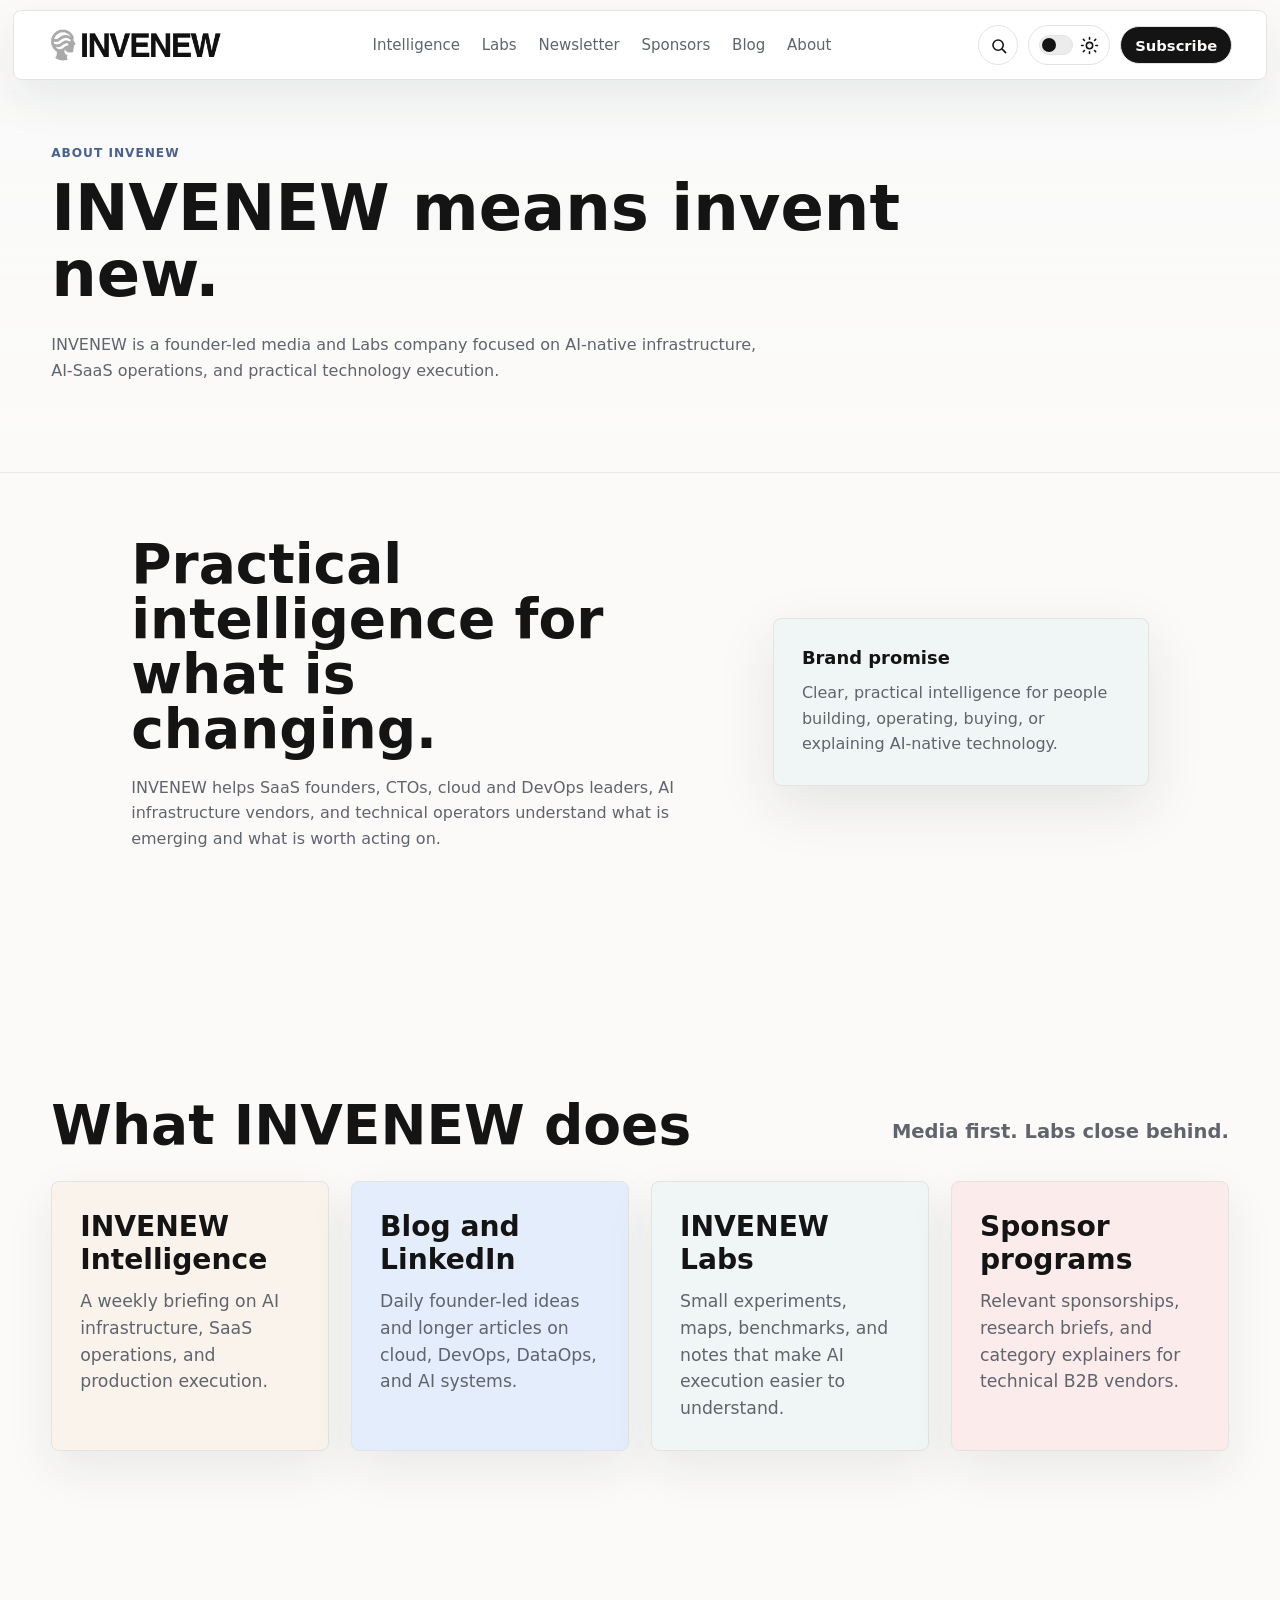
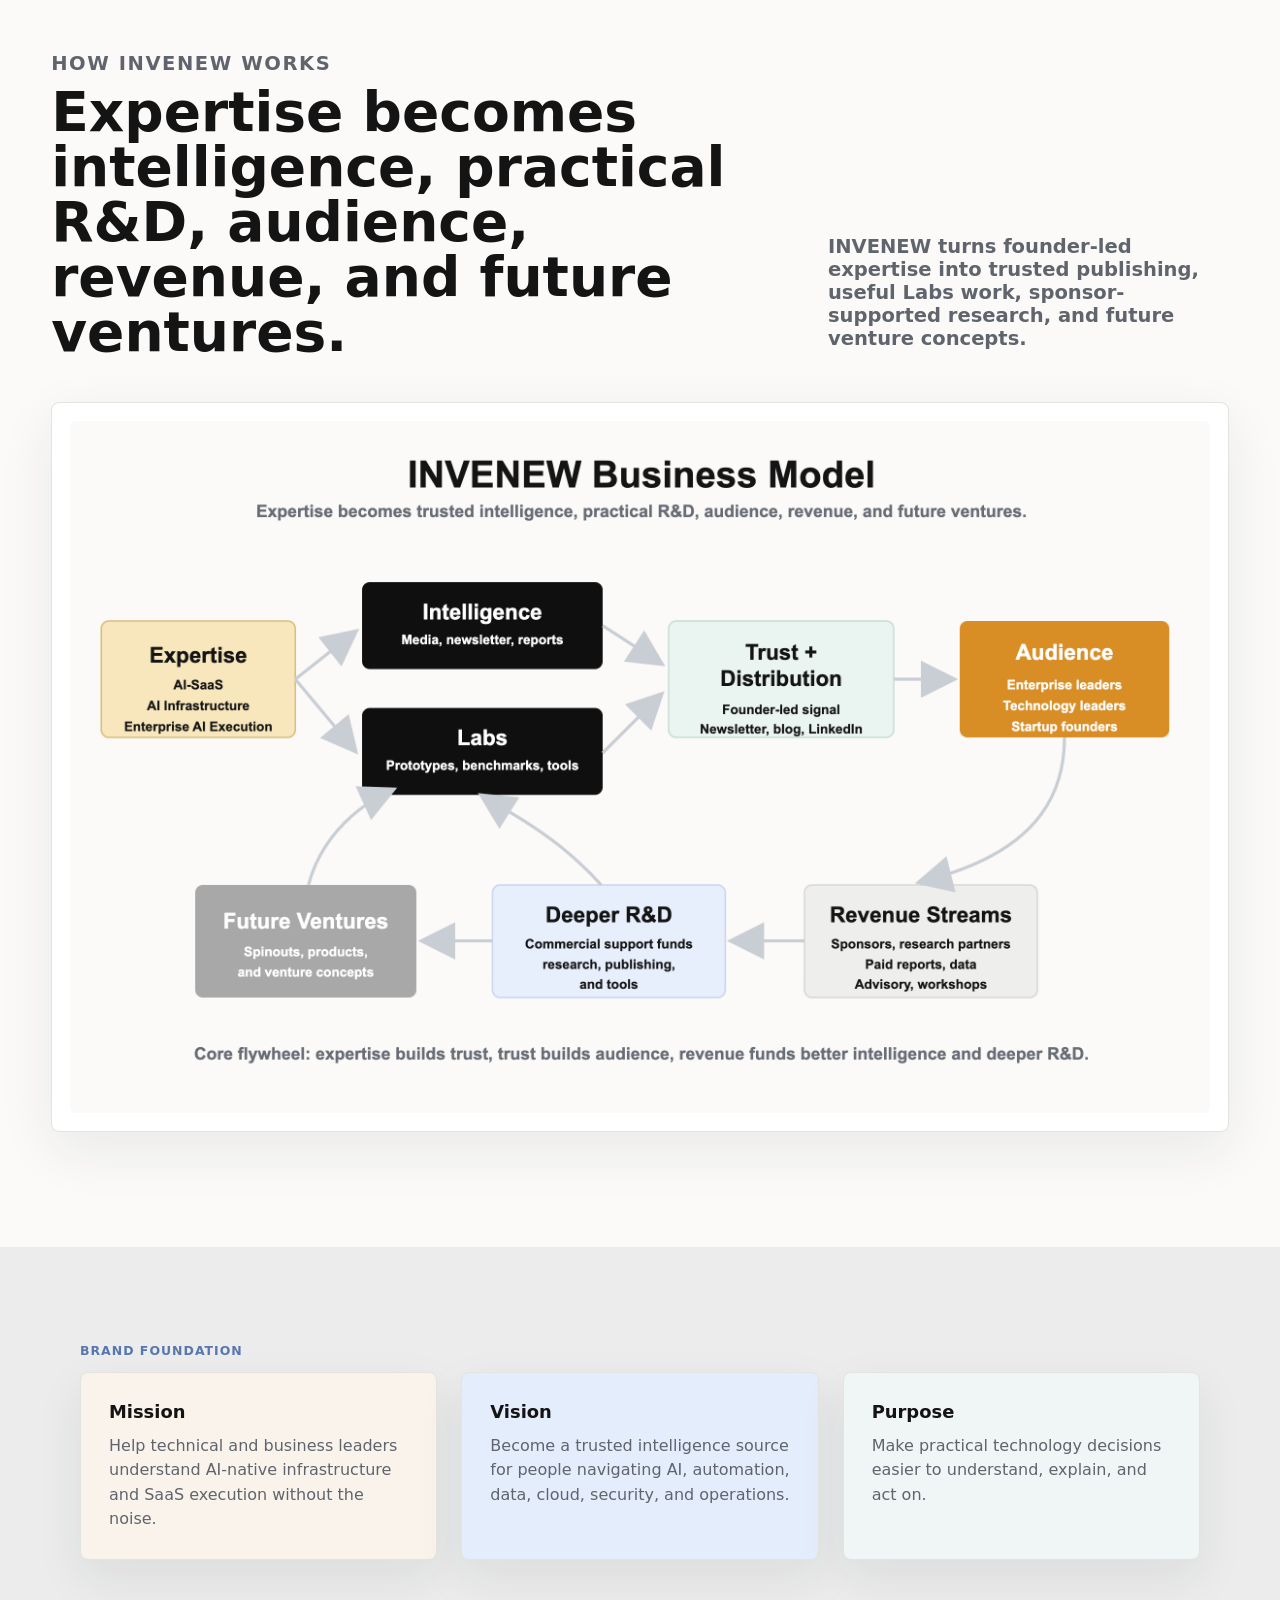
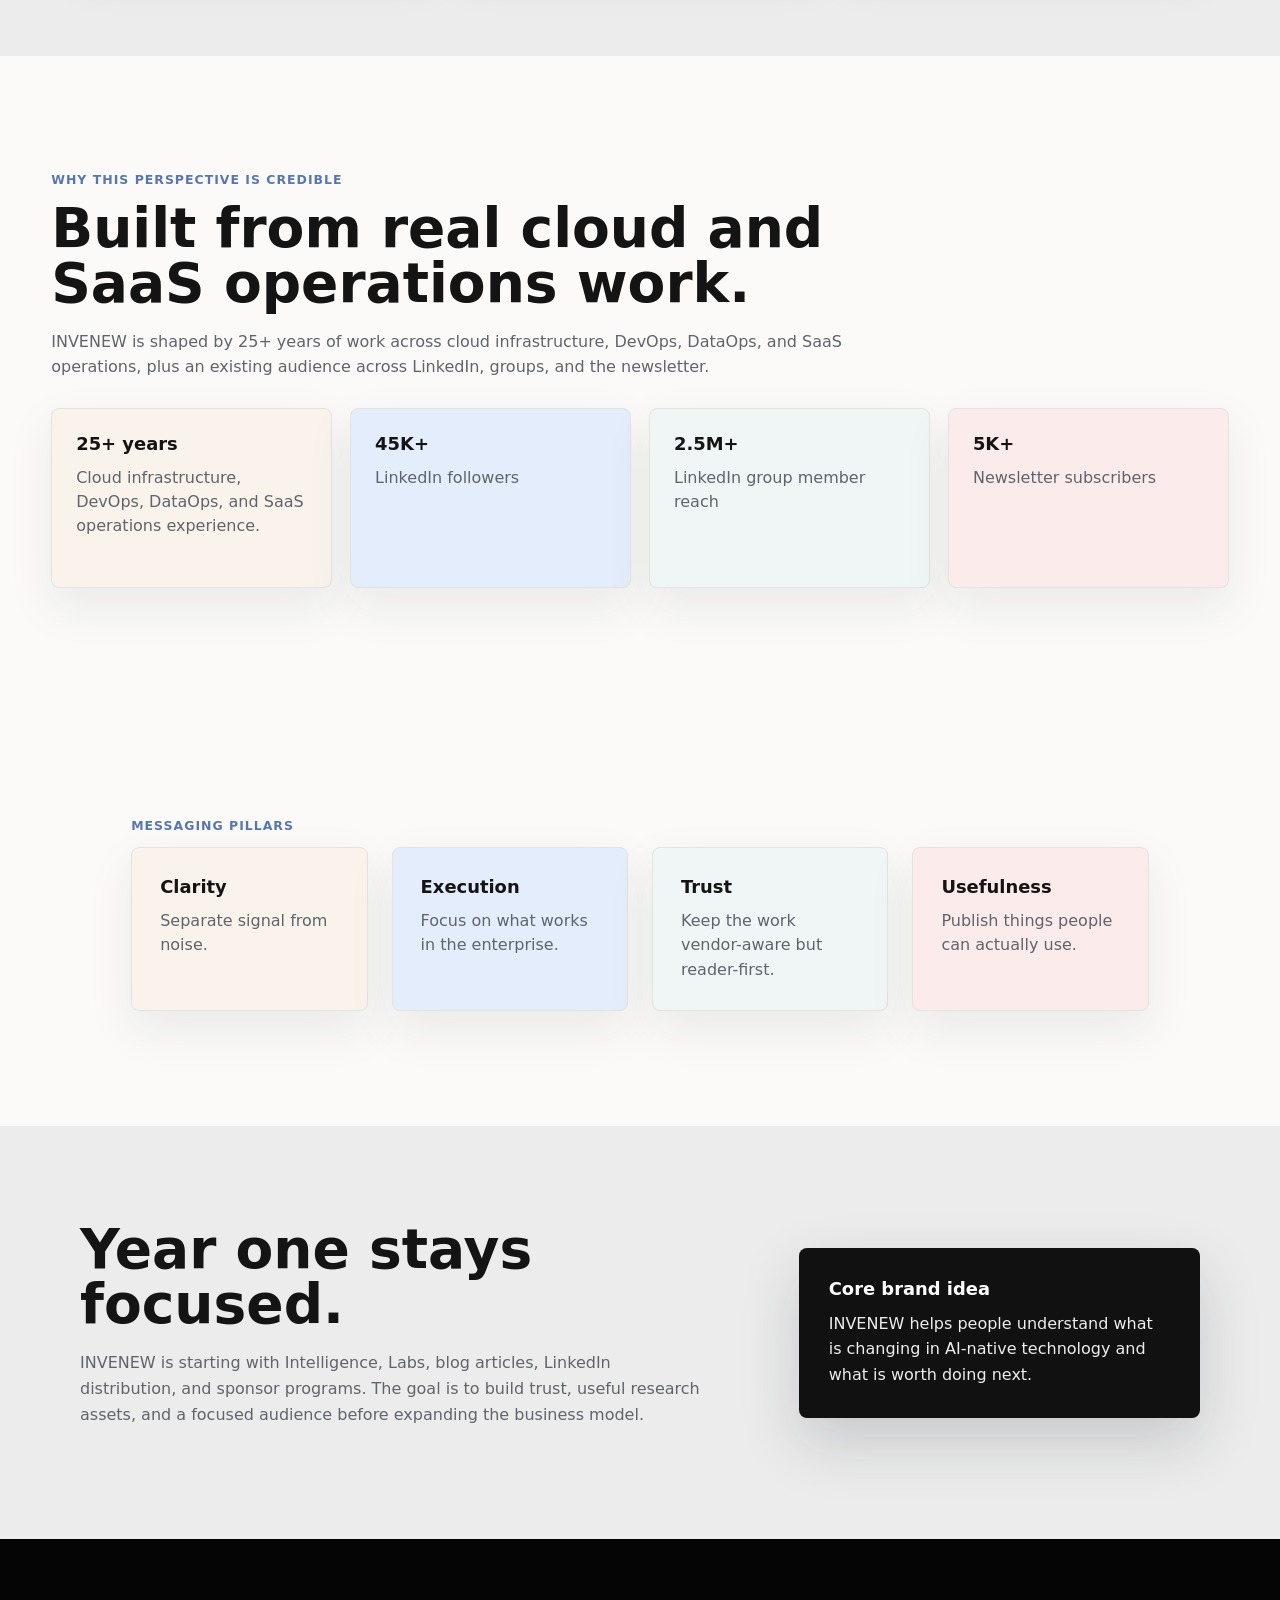
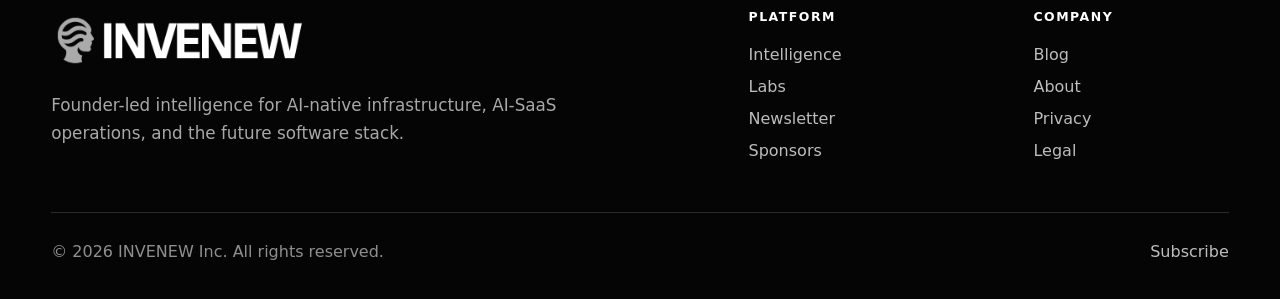
==== commit f59d6141: "Add about page business system section" ====
--- a/about.html
+++ b/about.html
@@ -34,6 +34,19 @@
           <article class="green"><h3>INVENEW Labs</h3><p>Small experiments, maps, benchmarks, and notes that make AI execution easier to understand.</p></article>
           <article class="pink"><h3>Sponsor programs</h3><p>Relevant sponsorships, research briefs, and category explainers for technical B2B vendors.</p></article>
         </div>
+      </section>
+
+      <section class="section about-system" aria-labelledby="aboutSystemTitle">
+        <div class="section-title-row">
+          <div>
+            <p class="eyebrow">How INVENEW Works</p>
+            <h2 id="aboutSystemTitle">Expertise becomes intelligence, practical R&amp;D, audience, revenue, and future ventures.</h2>
+          </div>
+          <p>INVENEW turns founder-led expertise into trusted publishing, useful Labs work, sponsor-supported research, and future venture concepts.</p>
+        </div>
+        <figure class="about-system-diagram">
+          <img src="assets/invenew-business-codex-recommended.png" alt="Diagram showing INVENEW expertise flowing into Intelligence, Labs, trust and distribution, audience, revenue streams, deeper R&amp;D, and future ventures.">
+        </figure>
       </section>
 
       <section class="about-foundation">
--- a/styles.css
+++ b/styles.css
@@ -19,9 +19,9 @@
   --clay: #f4e5dc;
   --accent: #5877af;
   --shadow: 0 20px 60px rgba(20, 20, 20, 0.08);
-  --display-xl: clamp(3rem, 6vw, 5.4rem);
-  --display-lg: clamp(2.45rem, 4.8vw, 4.35rem);
-  --display-md: clamp(2rem, 3.7vw, 3.25rem);
+  --display-xl: clamp(2.8rem, 5.4vw, 5rem);
+  --display-lg: clamp(2.3rem, 4.3vw, 4rem);
+  --display-md: clamp(1.9rem, 3.35vw, 3rem);
   --band-padding: clamp(62px, 9vw, 96px) clamp(18px, 4vw, 56px);
 }
 
@@ -1037,6 +1037,42 @@
   max-width: 1280px;
 }
 
+.about-system {
+  max-width: 1320px;
+  padding-top: clamp(50px, 7vw, 86px);
+}
+
+.about-system .section-title-row {
+  align-items: end;
+  gap: clamp(28px, 5vw, 72px);
+}
+
+.about-system .section-title-row > div {
+  max-width: 760px;
+}
+
+.about-system .section-title-row > p {
+  max-width: 520px;
+}
+
+.about-system-diagram {
+  margin: clamp(26px, 4vw, 42px) 0 0;
+  padding: clamp(10px, 1.8vw, 18px);
+  border: 1px solid var(--line);
+  border-radius: 8px;
+  background: var(--surface);
+  box-shadow: 0 18px 55px rgba(31, 41, 55, 0.08);
+  overflow-x: auto;
+}
+
+.about-system-diagram img {
+  display: block;
+  width: 100%;
+  min-width: 760px;
+  height: auto;
+  border-radius: 6px;
+}
+
 .about-proof > div:first-child {
   max-width: 820px;
   margin-bottom: 28px;
@@ -1524,17 +1560,17 @@
 
 .subscribe-hero {
   display: grid;
-  grid-template-columns: minmax(620px, 0.92fr) minmax(510px, 0.72fr);
-  gap: clamp(28px, 5vw, 64px);
-  align-items: start;
-  max-width: 1240px;
-  padding-top: clamp(80px, 10vw, 124px);
-  padding-bottom: clamp(72px, 8vw, 96px);
+  grid-template-columns: minmax(0, 0.72fr) minmax(520px, 0.9fr);
+  gap: clamp(40px, 5vw, 72px);
+  align-items: center;
+  max-width: 1420px;
+  padding-top: clamp(64px, 8vw, 104px);
+  padding-bottom: clamp(64px, 7vw, 88px);
 }
 
 .subscribe-hero h1 {
-  max-width: 980px;
-  font-size: clamp(4.2rem, 6.3vw, 7.1rem);
+  max-width: 720px;
+  font-size: clamp(3.75rem, 5.2vw, 6rem);
   line-height: 0.98;
 }
 
@@ -1546,7 +1582,8 @@
 
 .beehiiv-card {
   justify-self: end;
-  width: 100%;
+  width: min(100%, 780px);
+  overflow: hidden;
   padding: clamp(24px, 3vw, 32px);
   border: 1px solid var(--line);
   border-radius: 8px;
@@ -1567,7 +1604,166 @@
 
 .beehiiv-card iframe {
   display: block;
+  width: min(100%, 660px) !important;
+  min-width: 0;
+  height: 220px !important;
+  margin: 0 auto;
+}
+
+.newsletter-issues-band {
+  padding: var(--band-padding);
+  background: var(--soft);
+}
+
+.newsletter-issues-inner {
+  max-width: 1360px;
+  margin: 0 auto;
+}
+
+.newsletter-issues-layout {
+  display: grid;
+  grid-template-columns: minmax(320px, 0.42fr) minmax(0, 1fr);
+  gap: 22px;
+  align-items: start;
+}
+
+.newsletter-issue-list {
+  display: grid;
+  gap: 12px;
+}
+
+.newsletter-issue-card,
+.newsletter-issue-detail {
+  border: 1px solid var(--line);
+  border-radius: 8px;
+  background: var(--surface);
+  box-shadow: 0 18px 48px rgba(31, 41, 55, 0.08);
+}
+
+.newsletter-issue-card {
+  display: grid;
+  grid-template-columns: 82px minmax(0, 1fr);
+  gap: 14px;
+  align-items: start;
   width: 100%;
+  padding: 14px;
+  text-align: left;
+  cursor: pointer;
+}
+
+.newsletter-issue-thumb {
+  width: 82px;
+  aspect-ratio: 1;
+  border: 1px solid var(--line);
+  border-radius: 8px;
+  object-fit: cover;
+  background: var(--beige);
+}
+
+.newsletter-issue-thumb-fallback {
+  display: grid;
+  place-items: center;
+  background: linear-gradient(135deg, var(--beige), var(--blue));
+  color: var(--text);
+  font-weight: 900;
+}
+
+.newsletter-issue-card-copy {
+  display: grid;
+  gap: 7px;
+  min-width: 0;
+}
+
+.newsletter-issue-card-title {
+  color: var(--text);
+  font-size: clamp(1.05rem, 1.6vw, 1.28rem);
+  font-weight: 850;
+  line-height: 1.08;
+}
+
+.newsletter-issue-card-summary {
+  color: var(--muted);
+  font-size: 0.95rem;
+  line-height: 1.45;
+}
+
+.newsletter-issue-card.is-active {
+  border-color: var(--text);
+  background: var(--blue);
+}
+
+.newsletter-issue-card p:not(.post-kicker),
+.newsletter-issue-detail p {
+  color: var(--muted);
+  line-height: 1.55;
+}
+
+.newsletter-issue-detail {
+  min-height: 480px;
+  padding: clamp(26px, 4vw, 42px);
+}
+
+.newsletter-issue-detail h3 {
+  max-width: 820px;
+  margin-bottom: 18px;
+  font-size: clamp(2.1rem, 4vw, 4rem);
+  line-height: 0.98;
+}
+
+.newsletter-issue-content {
+  margin-top: 28px;
+  color: var(--muted);
+  font-size: 1.05rem;
+  line-height: 1.72;
+}
+
+.newsletter-issue-content h1,
+.newsletter-issue-content h2,
+.newsletter-issue-content h3 {
+  margin: 26px 0 12px;
+  color: var(--text);
+}
+
+.newsletter-issue-content p,
+.newsletter-issue-content ul,
+.newsletter-issue-content ol {
+  margin-bottom: 18px;
+}
+
+.newsletter-issue-actions {
+  display: flex;
+  flex-wrap: wrap;
+  gap: 12px;
+  margin-top: 22px;
+}
+
+.newsletter-pagination {
+  display: flex;
+  align-items: center;
+  justify-content: space-between;
+  gap: 12px;
+  padding: 12px 0 0;
+}
+
+.newsletter-pagination button {
+  min-height: 38px;
+  padding: 0 14px;
+  border: 1px solid var(--line);
+  border-radius: 999px;
+  background: var(--surface);
+  color: var(--text);
+  cursor: pointer;
+  font-weight: 850;
+}
+
+.newsletter-pagination button:disabled {
+  cursor: not-allowed;
+  opacity: 0.45;
+}
+
+.newsletter-pagination span {
+  color: var(--muted);
+  font-weight: 800;
 }
 
 .subscribe-section {
@@ -2203,6 +2399,13 @@
   .beehiiv-card {
     justify-self: stretch;
   }
+  .subscribe-hero h1 {
+    max-width: 100%;
+    font-size: clamp(3.05rem, 14.5vw, 4.8rem);
+  }
+  .beehiiv-card iframe {
+    width: 100% !important;
+  }
   .landing-promise-stack {
     justify-items: stretch;
   }
@@ -2236,6 +2439,7 @@
   }
   .metric-grid,
   .option-grid,
+  .newsletter-issues-layout,
   .sponsor-audience-grid,
   .sponsor-fit,
   .intelligence-pillars,
@@ -2371,6 +2575,34 @@
   margin: 20px 0 30px;
 }
 
+.article-tools {
+  display: flex;
+  align-items: center;
+  gap: 12px;
+  margin: -8px 0 28px;
+}
+
+.article-voice-btn {
+  min-height: 42px;
+  padding: 0 18px;
+  border: 1px solid var(--text);
+  border-radius: 999px;
+  background: var(--text);
+  color: var(--bg);
+  cursor: pointer;
+  font-weight: 850;
+}
+
+.article-voice-btn[data-state="playing"] {
+  background: transparent;
+  color: var(--text);
+}
+
+.article-voice-btn:disabled {
+  cursor: not-allowed;
+  opacity: 0.55;
+}
+
 .article-body {
   color: var(--muted);
   font-size: 1.12rem;
@@ -2967,3 +3199,269 @@
   background: var(--text);
   color: var(--bg);
 }
+
+/* Shared page hero refinements */
+:is(.page-hero, .labs-hero, .subscribe-hero, .sponsor-hero, .about-meaning, .blog-section-head) {
+  position: relative;
+  max-width: 1280px;
+  margin-top: 0;
+  padding-top: clamp(40px, 5.4vw, 66px);
+  padding-bottom: clamp(42px, 6vw, 72px);
+}
+
+:is(.page-hero, .labs-hero, .about-meaning, .blog-section-head) {
+  background: linear-gradient(180deg, color-mix(in srgb, var(--surface) 72%, var(--soft)) 0%, transparent 100%);
+  border-bottom: 1px solid color-mix(in srgb, var(--line) 72%, transparent);
+}
+
+.subscribe-hero,
+.sponsor-hero {
+  align-items: center;
+}
+
+:is(.page-hero, .labs-hero, .subscribe-hero, .sponsor-hero, .about-meaning, .blog-section-head) .eyebrow {
+  margin-bottom: 16px;
+  color: color-mix(in srgb, var(--accent) 78%, var(--text));
+  font-size: 0.76rem;
+  font-weight: 850;
+}
+
+:is(.page-hero, .labs-hero, .subscribe-hero, .sponsor-hero, .about-meaning, .blog-section-head) h1 {
+  max-width: 940px;
+  margin-bottom: clamp(16px, 2.1vw, 24px);
+  color: var(--text);
+  font-size: clamp(2.65rem, 5vw, 4.8rem);
+  line-height: 1.03;
+}
+
+.blog-section-head h1 {
+  font-size: clamp(2.75rem, 5.4vw, 5.2rem);
+}
+
+.subscribe-hero h1 {
+  font-size: clamp(2.75rem, 4.8vw, 4.85rem);
+}
+
+.sponsor-hero h1 {
+  max-width: 720px;
+  font-size: clamp(2.65rem, 4.5vw, 4.35rem);
+}
+
+:is(.page-hero, .labs-hero, .subscribe-hero, .sponsor-hero, .about-meaning, .blog-section-head) .hero-text,
+.blog-section-head .section-title-row > p {
+  max-width: 720px;
+  color: var(--muted);
+  font-size: clamp(1rem, 1.25vw, 1.18rem);
+  line-height: 1.62;
+}
+
+.blog-section-head .section-title-row {
+  align-items: center;
+  gap: clamp(24px, 5vw, 72px);
+  padding-bottom: 0;
+  border-bottom: 0;
+}
+
+.subscribe-hero {
+  display: grid;
+  grid-template-columns: 1fr;
+  justify-items: start;
+  align-items: start;
+  gap: clamp(22px, 3.2vw, 36px);
+  width: min(100%, 1280px);
+  max-width: 1280px;
+}
+
+.subscribe-hero-copy {
+  width: min(100%, 880px);
+  min-width: 0;
+}
+
+.subscribe-hero .eyebrow {
+  font-family: Inter, ui-sans-serif, system-ui, -apple-system, BlinkMacSystemFont, "Segoe UI", sans-serif !important;
+  font-weight: 850 !important;
+}
+
+.subscribe-hero h1 {
+  font-family: Inter, ui-sans-serif, system-ui, -apple-system, BlinkMacSystemFont, "Segoe UI", sans-serif !important;
+  font-weight: 900 !important;
+}
+
+.subscribe-hero .hero-text {
+  font-family: Inter, ui-sans-serif, system-ui, -apple-system, BlinkMacSystemFont, "Segoe UI", sans-serif !important;
+  font-weight: 500 !important;
+}
+
+.beehiiv-card {
+  justify-self: start;
+  width: min(100%, 720px);
+  max-width: 100%;
+  min-width: 0;
+  min-height: 0;
+  margin-top: clamp(28px, 4vw, 42px);
+  padding: 0;
+  border: 0;
+  background: transparent;
+  overflow: hidden;
+  box-shadow: none;
+}
+
+.beehiiv-card h2 {
+  font-size: clamp(1.45rem, 2vw, 2rem);
+}
+
+.beehiiv-card iframe {
+  width: min(100%, 660px) !important;
+  max-width: 100% !important;
+  min-height: 150px;
+  margin-left: 0;
+  margin-right: auto;
+  border-radius: 8px;
+  background: var(--green);
+}
+
+.beehiiv-card * {
+  max-width: 100% !important;
+}
+
+.beehiiv-card > div {
+  background: var(--green) !important;
+  border-radius: 8px;
+  overflow: hidden;
+}
+
+.landing-position {
+  justify-items: start;
+  width: min(100%, 1280px);
+}
+
+.landing-position > div:first-child,
+.landing-promise-stack {
+  min-width: 0;
+}
+
+.landing-promise-stack,
+.landing-hero-image,
+.promise-card {
+  max-width: 100%;
+}
+
+.sponsor-hero {
+  grid-template-columns: minmax(0, 0.9fr) minmax(390px, 0.56fr);
+  gap: clamp(34px, 5vw, 72px);
+  align-items: start;
+}
+
+[data-theme="dark"] :is(.page-hero, .labs-hero, .about-meaning, .blog-section-head) {
+  background: linear-gradient(180deg, color-mix(in srgb, var(--surface) 74%, #000000) 0%, transparent 100%);
+}
+
+@media (max-width: 980px) {
+  :is(.page-hero, .labs-hero, .subscribe-hero, .sponsor-hero, .about-meaning, .blog-section-head) {
+    padding-top: 36px;
+    padding-bottom: 44px;
+  }
+
+  .subscribe-hero,
+  .sponsor-hero {
+    grid-template-columns: 1fr;
+    align-items: start;
+  }
+
+  .landing-position {
+    align-items: start;
+  }
+
+  .blog-section-head .section-title-row {
+    display: grid;
+  }
+}
+
+@media (max-width: 640px) {
+  html,
+  body {
+    max-width: 100%;
+    overflow-x: hidden;
+  }
+
+  .section {
+    width: 100%;
+    max-width: 100vw;
+  }
+
+  :is(.page-hero, .labs-hero, .subscribe-hero, .sponsor-hero, .about-meaning, .blog-section-head) {
+    padding-top: 34px;
+    padding-bottom: 36px;
+  }
+
+  .subscribe-hero,
+  .subscribe-hero-copy,
+  .beehiiv-card,
+  .landing-position,
+  .landing-position > div:first-child,
+  .landing-promise-stack,
+  .landing-hero-image,
+  .promise-card {
+    justify-self: start;
+    width: 100%;
+    max-width: calc(100vw - 48px);
+  }
+
+  .landing-position {
+    padding-top: 34px;
+    padding-bottom: 42px;
+  }
+
+  .landing-position h1 {
+    width: 100%;
+    max-width: min(calc(100vw - 48px), 342px);
+    font-size: clamp(2rem, 8.4vw, 2.4rem);
+    line-height: 1.05;
+    overflow-wrap: anywhere;
+  }
+
+  .landing-position .eyebrow {
+    width: 100%;
+    max-width: min(calc(100vw - 48px), 342px);
+    font-size: 0.68rem;
+    line-height: 1.45;
+    overflow-wrap: break-word;
+  }
+
+  .landing-position .hero-text {
+    width: 100%;
+    max-width: min(calc(100vw - 48px), 342px);
+    overflow-wrap: break-word;
+  }
+
+  .landing-position .hero-actions {
+    width: 100%;
+    max-width: calc(100vw - 48px);
+  }
+
+  .landing-position .hero-actions .btn {
+    width: 100%;
+    max-width: calc(100vw - 48px);
+    min-height: 44px;
+    white-space: normal;
+    text-align: center;
+    line-height: 1.2;
+  }
+
+  :is(.page-hero, .labs-hero, .subscribe-hero, .sponsor-hero, .about-meaning, .blog-section-head) h1,
+  .blog-section-head h1,
+  .subscribe-hero h1 {
+    width: 100%;
+    max-width: min(calc(100vw - 32px), 358px);
+    font-size: clamp(2rem, 8.4vw, 2.4rem);
+    line-height: 1.05;
+    overflow-wrap: anywhere;
+  }
+
+  :is(.page-hero, .labs-hero, .subscribe-hero, .sponsor-hero, .about-meaning, .blog-section-head) .hero-text,
+  .blog-section-head .section-title-row > p {
+    width: 100%;
+    max-width: min(calc(100vw - 32px), 358px);
+    overflow-wrap: break-word;
+  }
+}
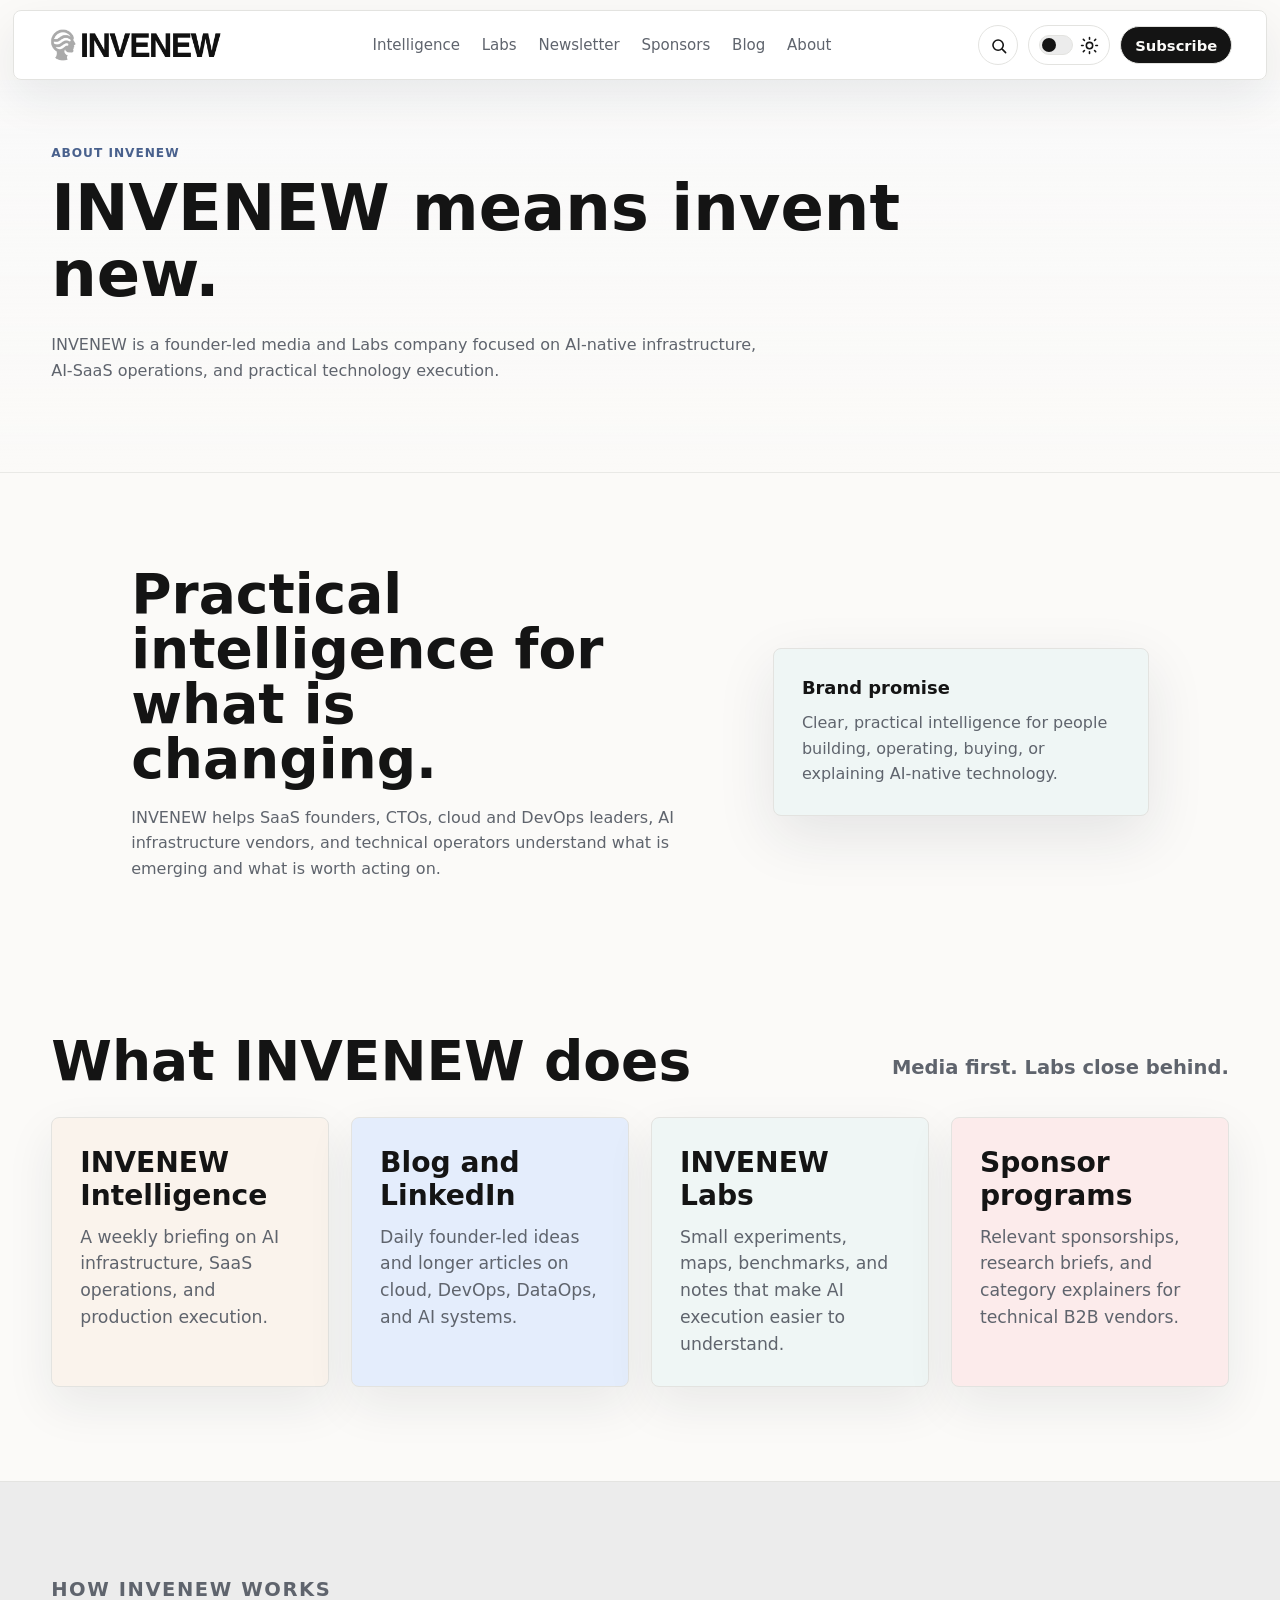
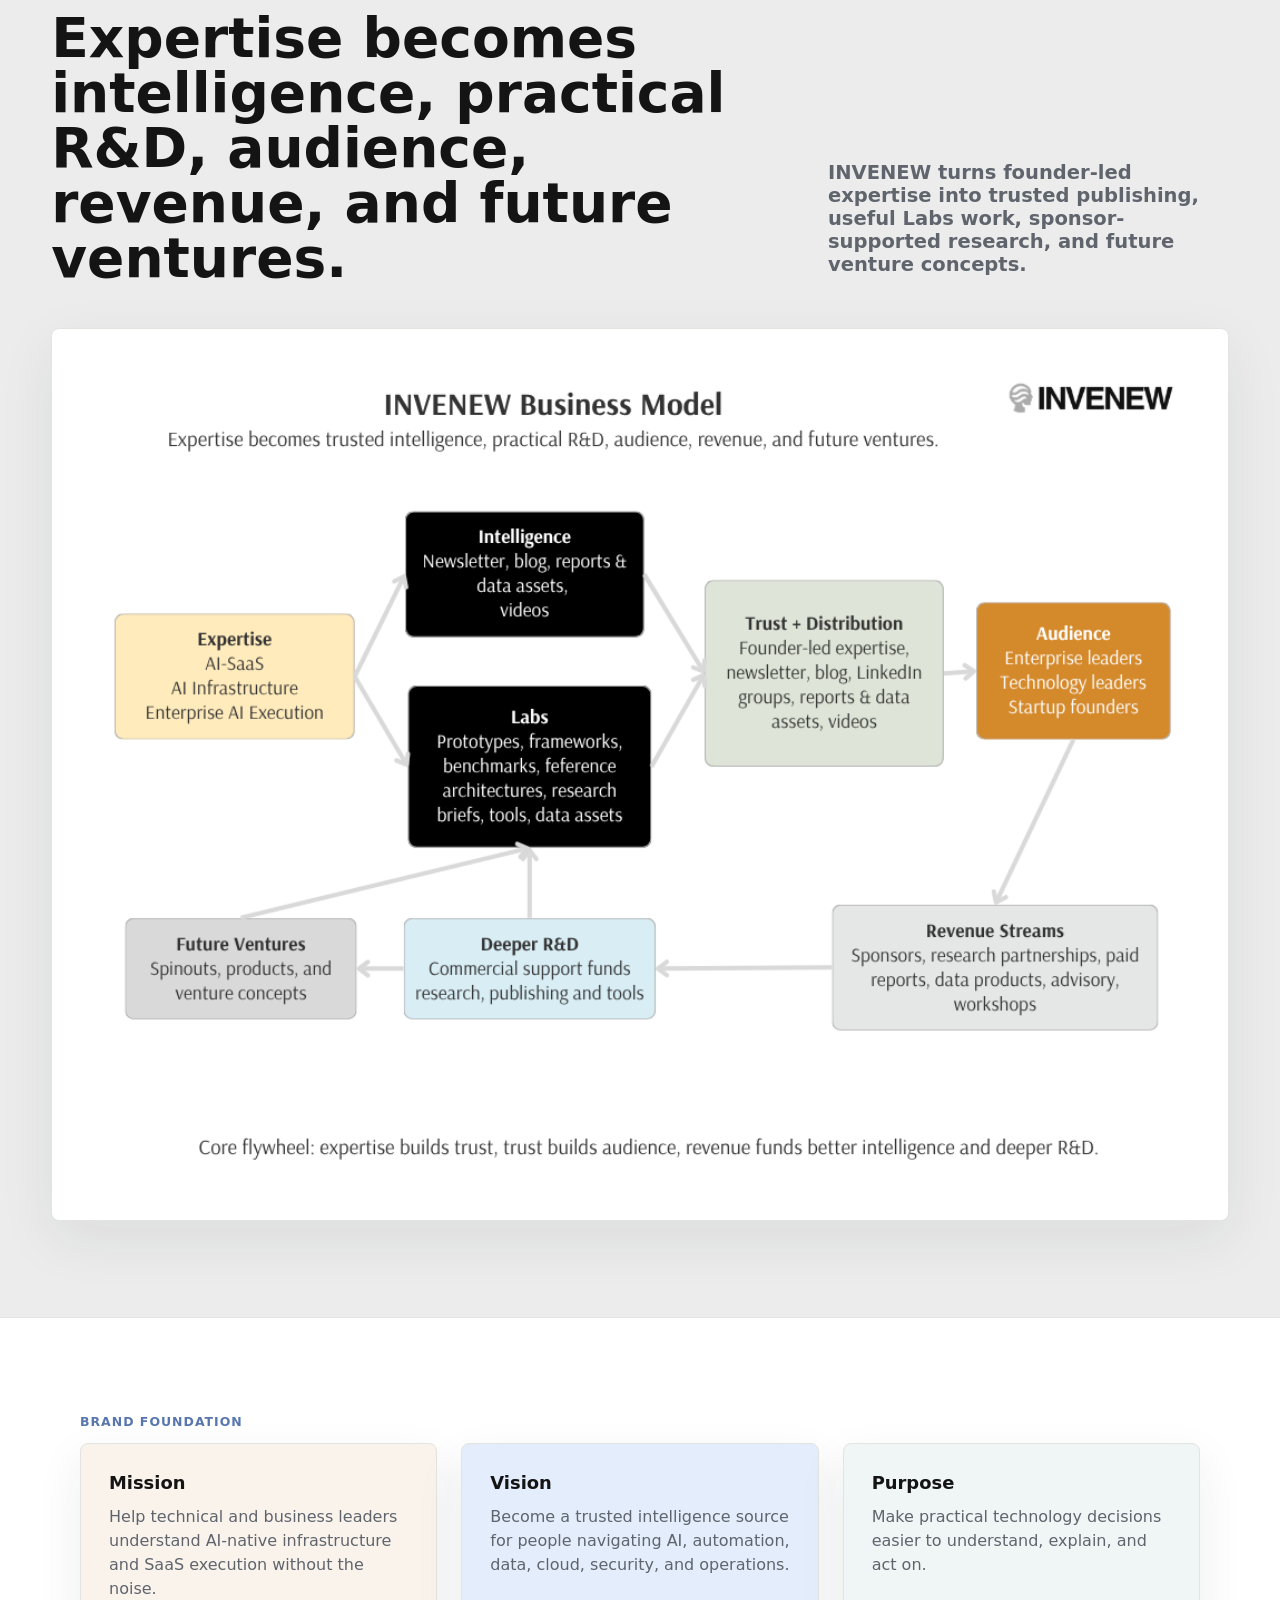
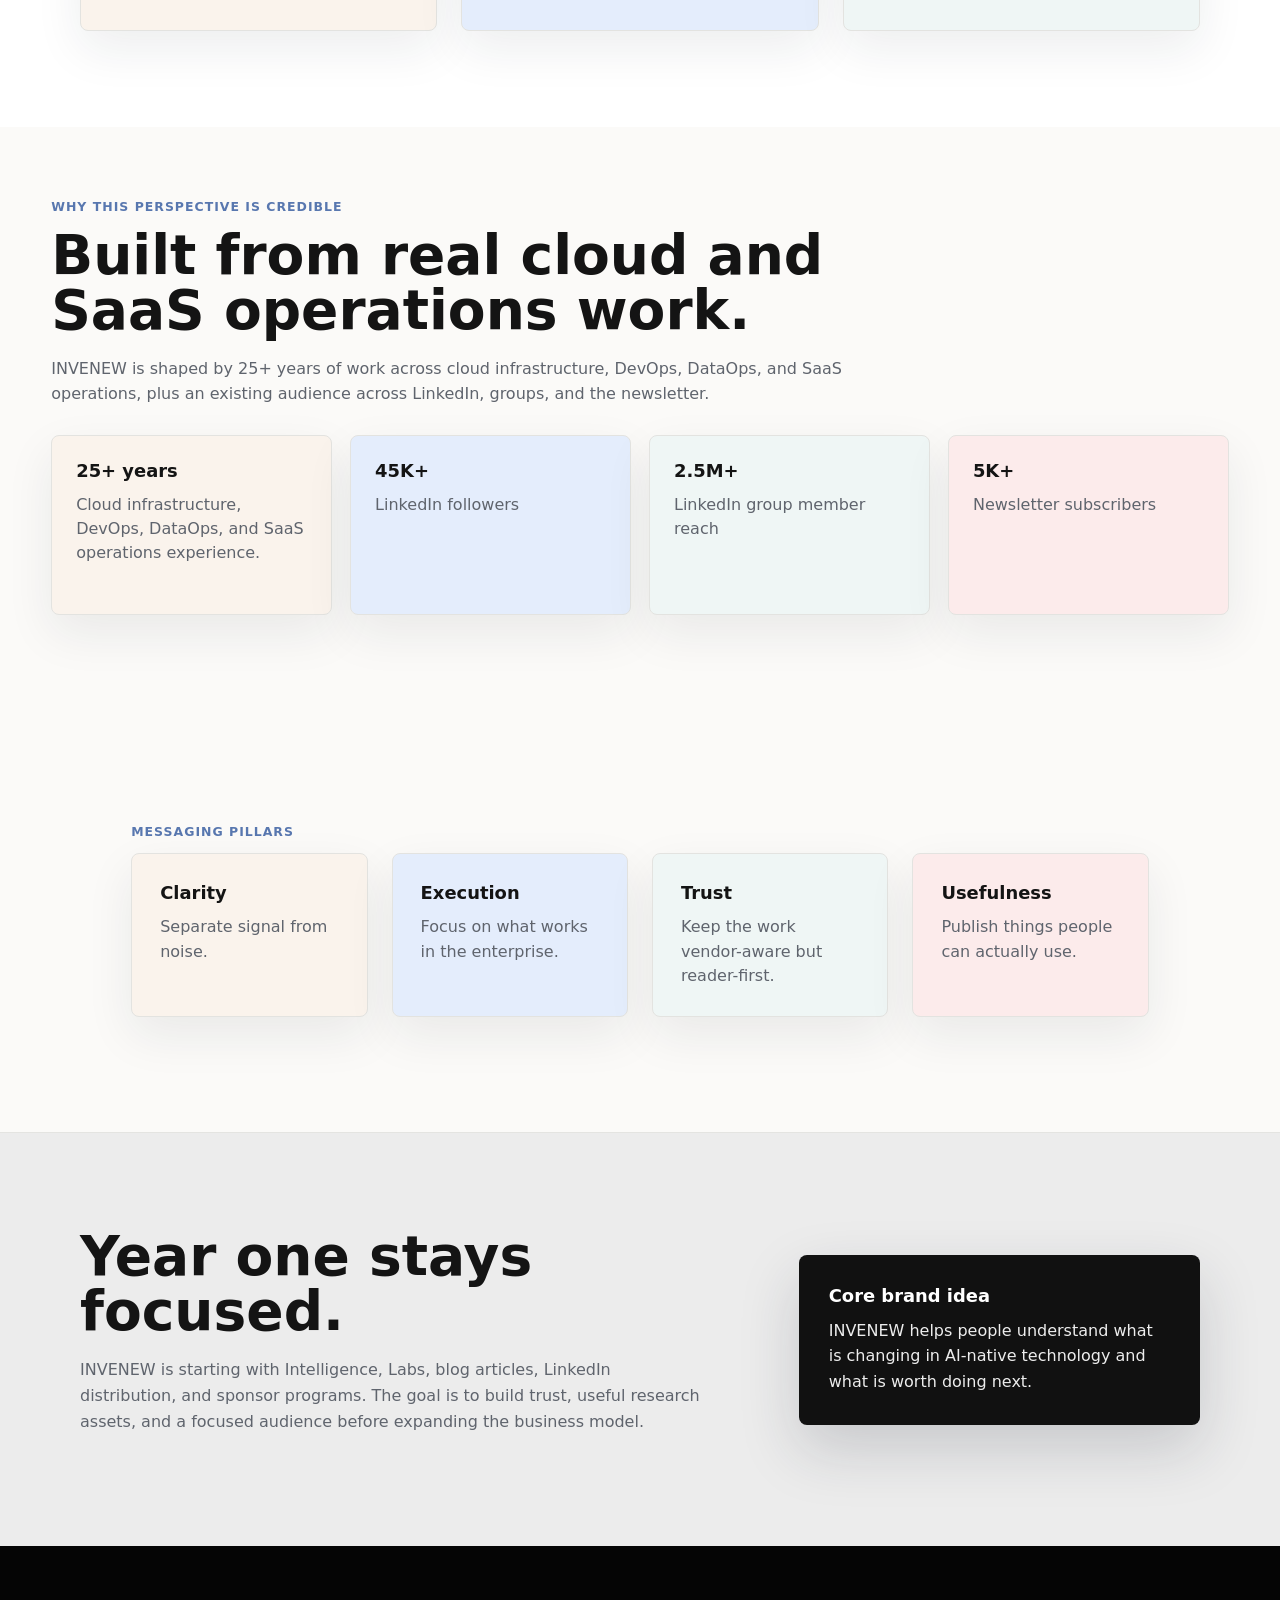
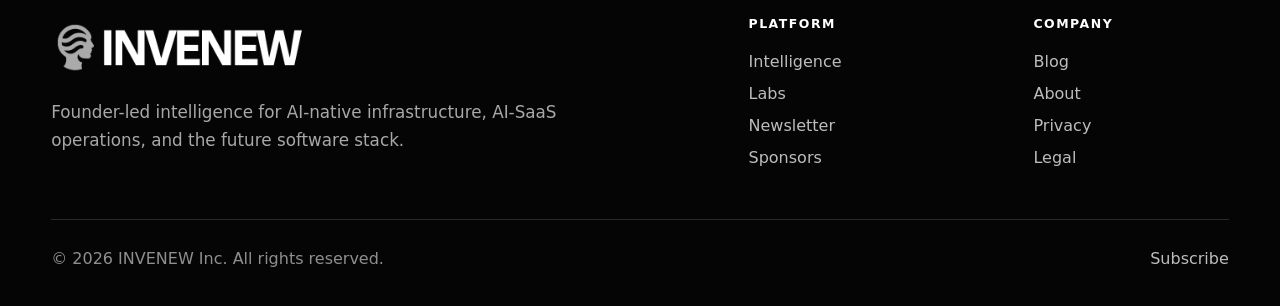
==== commit 793f4b0d: "Use corrected about page business summary image" ====
--- a/about.html
+++ b/about.html
@@ -45,7 +45,7 @@
           <p>INVENEW turns founder-led expertise into trusted publishing, useful Labs work, sponsor-supported research, and future venture concepts.</p>
         </div>
         <figure class="about-system-diagram">
-          <img src="assets/invenew-business-codex-recommended.png" alt="Diagram showing INVENEW expertise flowing into Intelligence, Labs, trust and distribution, audience, revenue streams, deeper R&amp;D, and future ventures.">
+          <img src="assets/invenew-business-summary.png" alt="Diagram showing INVENEW expertise flowing into Intelligence, Labs, trust and distribution, audience, revenue streams, deeper R&amp;D, and future ventures.">
         </figure>
       </section>
 
--- a/styles.css
+++ b/styles.css
@@ -1018,7 +1018,8 @@
   gap: clamp(36px, 8vw, 96px);
   align-items: center;
   max-width: 1120px;
-  padding-top: clamp(34px, 5vw, 64px);
+  padding-top: clamp(58px, 7.4vw, 94px);
+  padding-bottom: clamp(40px, 5vw, 64px);
 }
 
 .about-promise h2,
@@ -1035,16 +1036,23 @@
 .about-focus,
 .about-proof {
   max-width: 1280px;
+  padding-top: clamp(42px, 5.8vw, 72px);
+  padding-bottom: clamp(58px, 7.4vw, 94px);
 }
 
 .about-system {
-  max-width: 1320px;
-  padding-top: clamp(50px, 7vw, 86px);
+  max-width: none;
+  padding: var(--band-padding);
+  border-top: 1px solid color-mix(in srgb, var(--line) 82%, transparent);
+  border-bottom: 1px solid color-mix(in srgb, var(--line) 82%, transparent);
+  background: var(--soft);
 }
 
 .about-system .section-title-row {
   align-items: end;
   gap: clamp(28px, 5vw, 72px);
+  max-width: 1320px;
+  margin: 0 auto;
 }
 
 .about-system .section-title-row > div {
@@ -1056,6 +1064,7 @@
 }
 
 .about-system-diagram {
+  max-width: 1320px;
   margin: clamp(26px, 4vw, 42px) 0 0;
   padding: clamp(10px, 1.8vw, 18px);
   border: 1px solid var(--line);
@@ -1063,6 +1072,8 @@
   background: var(--surface);
   box-shadow: 0 18px 55px rgba(31, 41, 55, 0.08);
   overflow-x: auto;
+  margin-left: auto;
+  margin-right: auto;
 }
 
 .about-system-diagram img {
@@ -1463,8 +1474,16 @@
 
 .about-foundation,
 .about-expand {
+  padding: var(--band-padding);
+}
+
+.about-foundation {
+  background: var(--surface);
+}
+
+.about-expand {
+  border-top: 1px solid color-mix(in srgb, var(--line) 82%, transparent);
   background: var(--soft);
-  padding: var(--band-padding);
 }
 
 .foundation-inner,
@@ -3464,4 +3483,57 @@
     max-width: min(calc(100vw - 32px), 358px);
     overflow-wrap: break-word;
   }
-}
+
+  .about-promise,
+  .about-focus,
+  .about-proof,
+  .messaging-pillars {
+    width: calc(100vw - 32px);
+    max-width: calc(100vw - 32px);
+    padding-left: 0;
+    padding-right: 0;
+  }
+
+  .foundation-inner,
+  .expand-inner {
+    width: calc(100vw - 32px);
+    max-width: calc(100vw - 32px);
+  }
+
+  .about-promise > *,
+  .about-focus > *,
+  .about-system .section-title-row > *,
+  .about-proof > *,
+  .messaging-pillars > *,
+  .topic-grid article,
+  .home-card-grid article,
+  .foundation-grid article,
+  .pillar-grid article {
+    min-width: 0;
+    max-width: 100%;
+  }
+
+  .about-promise h2,
+  .about-system h2,
+  .about-proof h2,
+  .about-expand h2 {
+    font-size: clamp(1.8rem, 7.6vw, 2.15rem);
+    line-height: 1.05;
+    overflow-wrap: anywhere;
+  }
+
+  .about-system {
+    padding-left: 16px;
+    padding-right: 16px;
+  }
+
+  .about-system .section-title-row {
+    display: grid;
+    align-items: start;
+  }
+
+  .about-system-diagram {
+    width: 100%;
+    max-width: 100%;
+  }
+}
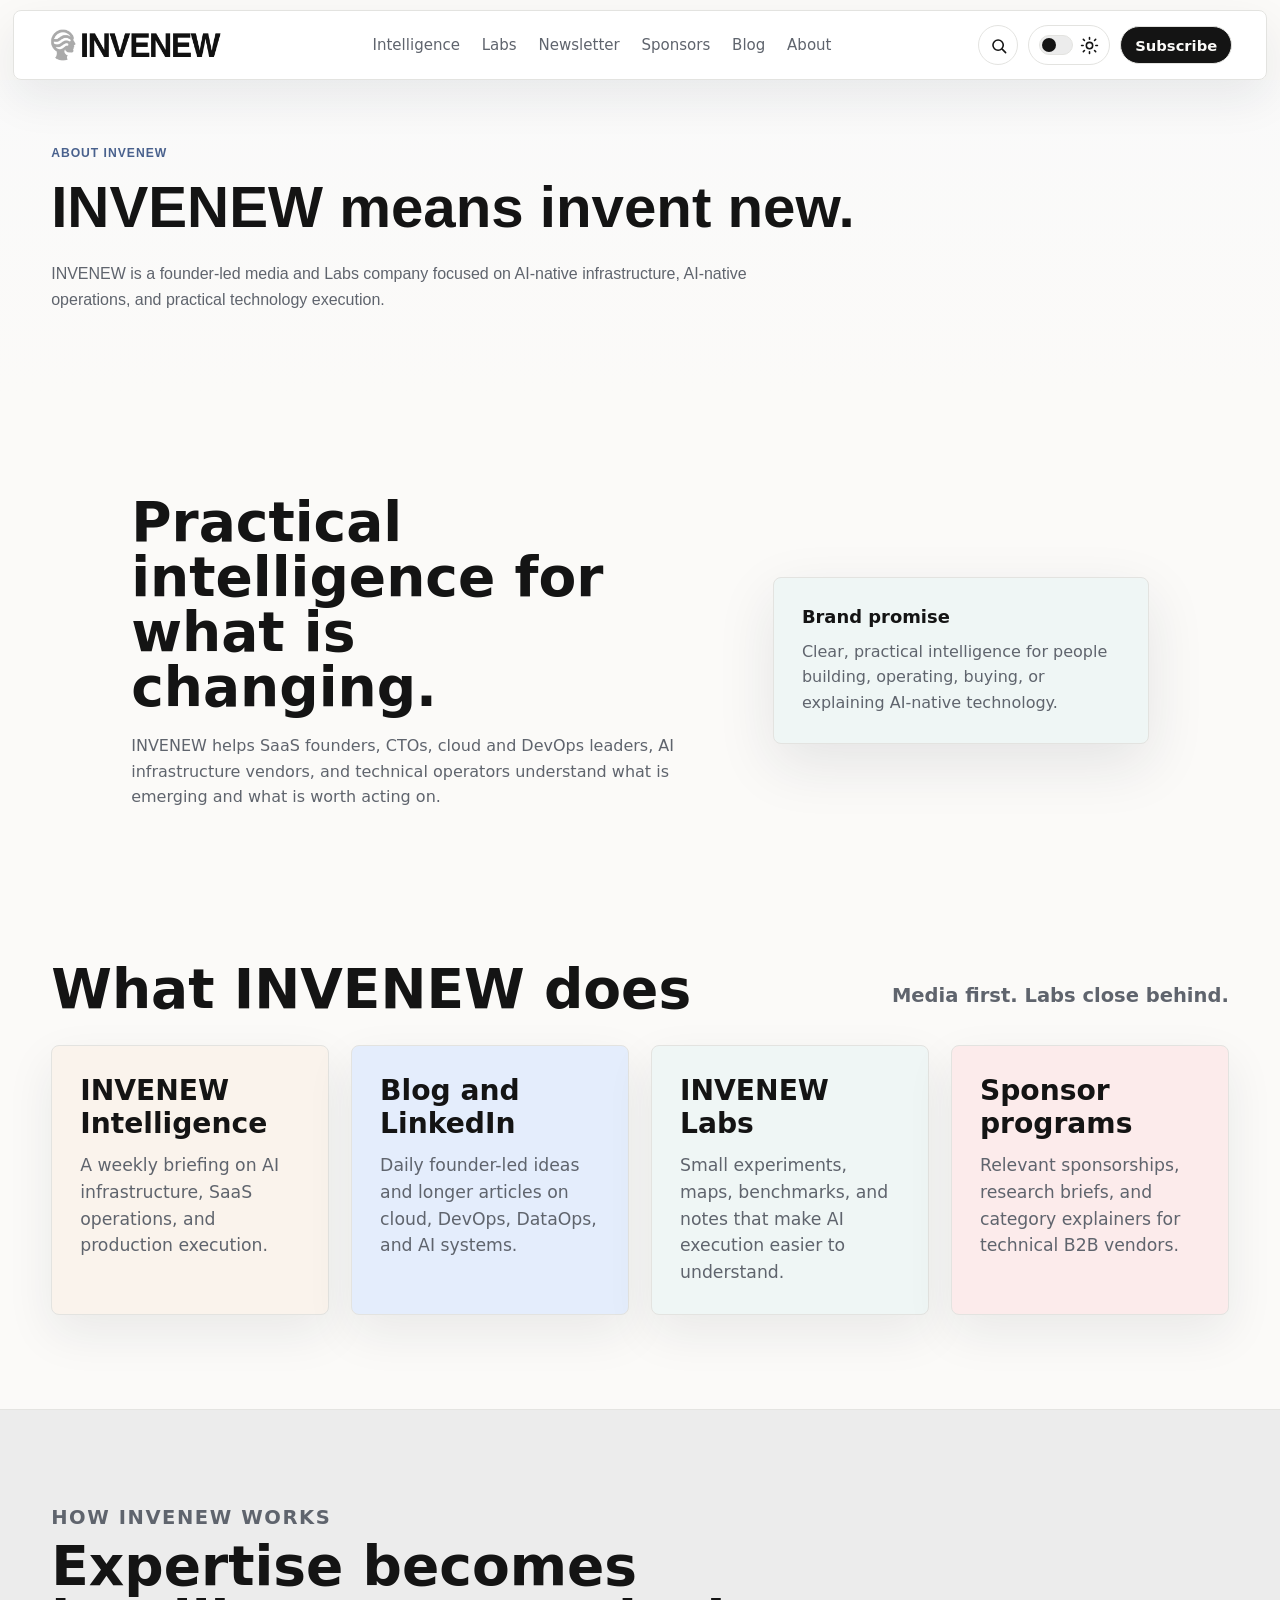
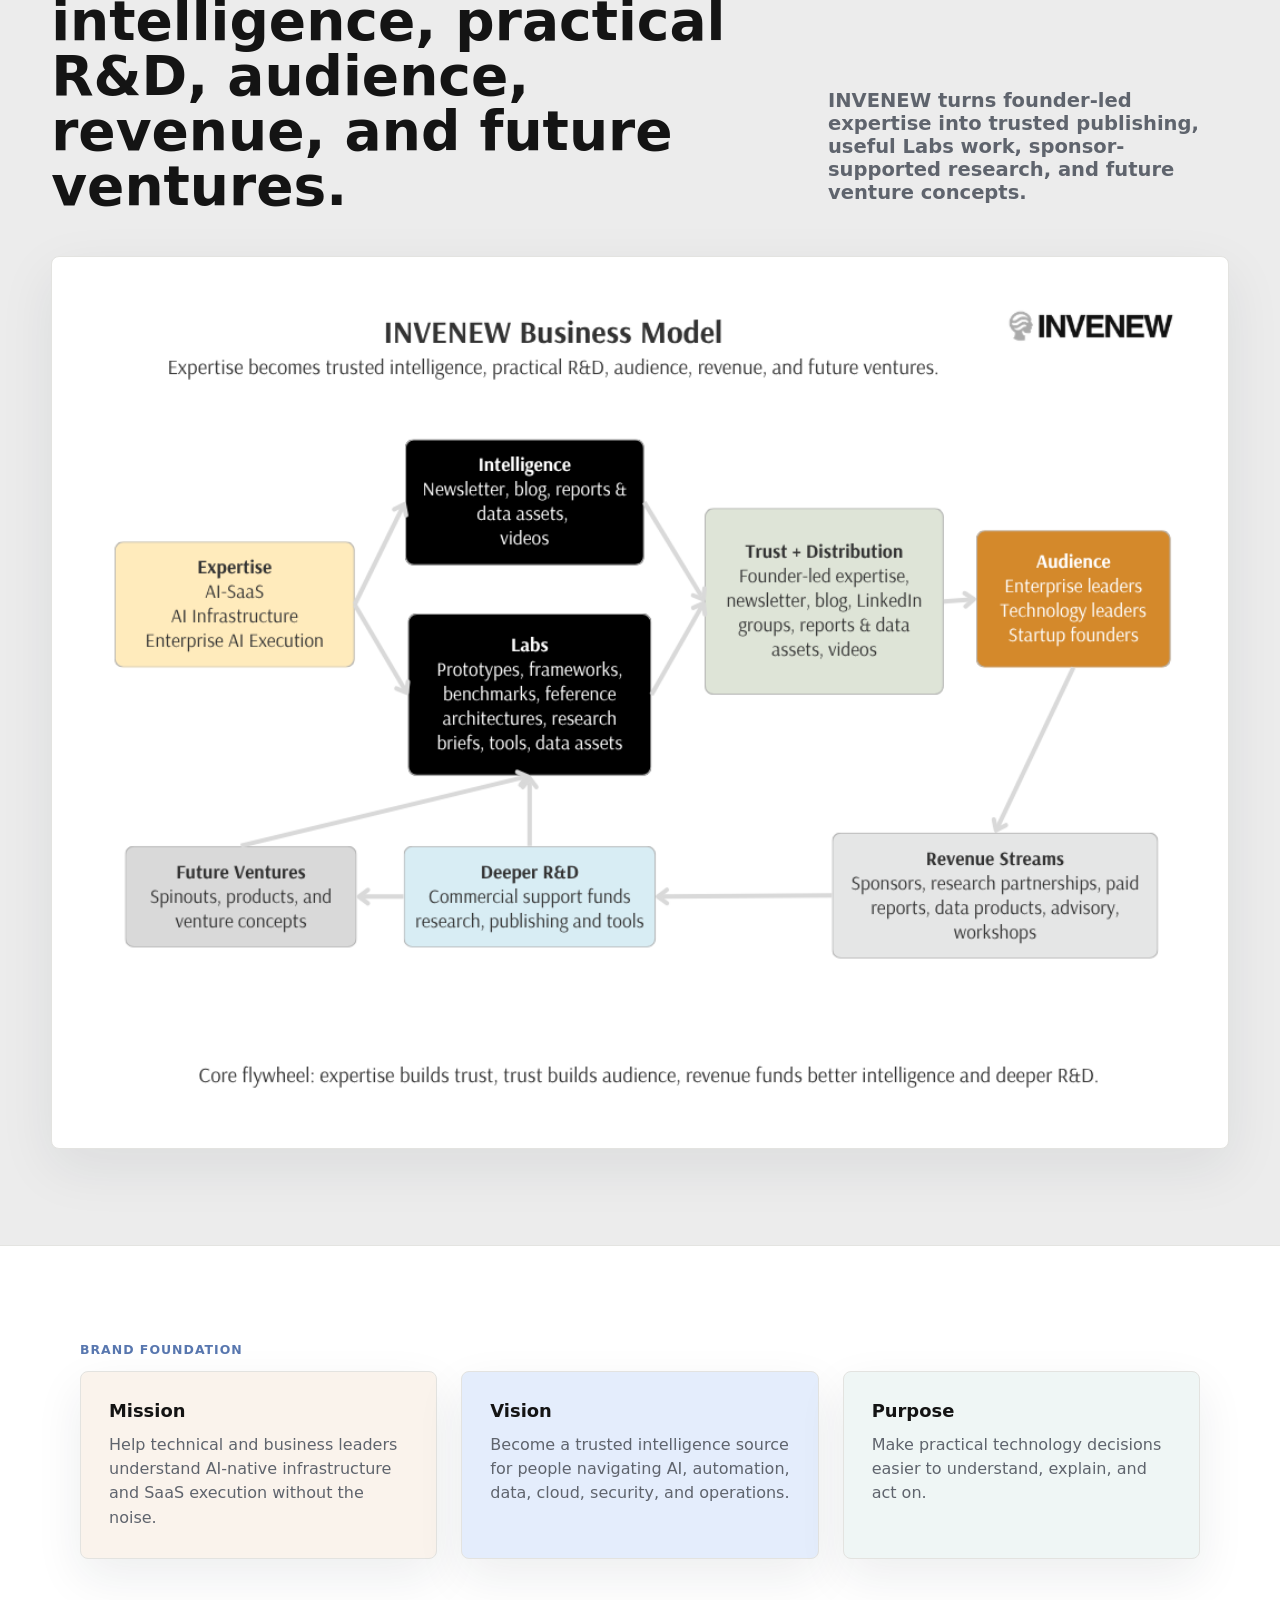
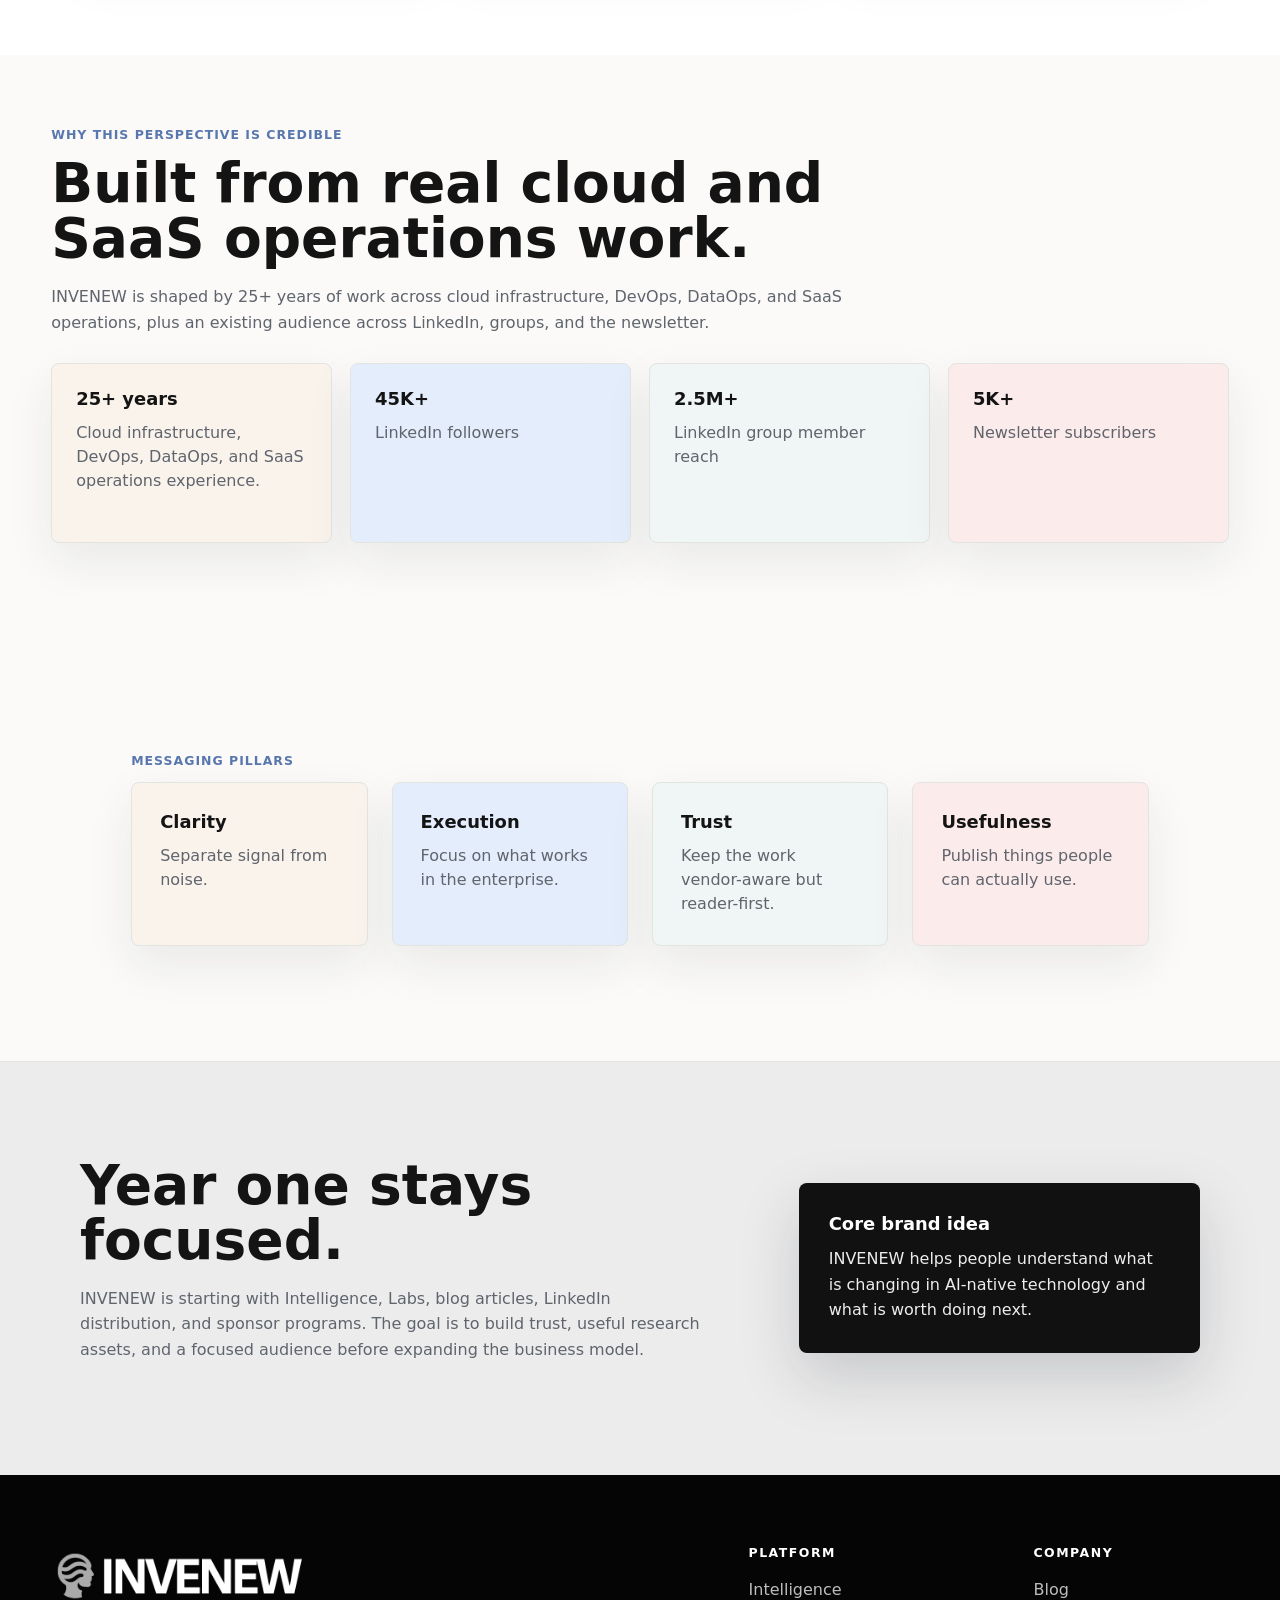
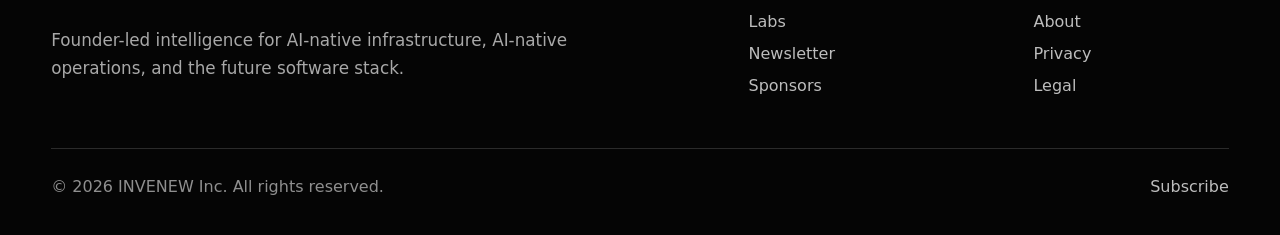
==== commit b6e6423d: "Remove AI-SaaS wording and improve search popup" ====
--- a/about.html
+++ b/about.html
@@ -1,6 +1,6 @@
 <!doctype html>
 <html lang="en">
-  <head><meta charset="utf-8"><meta name="viewport" content="width=device-width, initial-scale=1"><title>About | INVENEW</title><meta name="description" content="INVENEW is a founder-led media and Labs company focused on AI-native infrastructure, AI-SaaS operations, and practical technology execution."><link rel="icon" href="assets/INVENEW-favicon1.png" type="image/png"><script>(function(){try{var theme=localStorage.getItem("invenew-theme");if(!theme&&window.matchMedia&&window.matchMedia("(prefers-color-scheme: dark)").matches)theme="dark";if(theme==="dark"){document.documentElement.dataset.theme="dark";document.documentElement.style.backgroundColor="#0d0f12";}}catch(error){}})();</script><link rel="stylesheet" href="styles.css"></head>
+  <head><meta charset="utf-8"><meta name="viewport" content="width=device-width, initial-scale=1"><title>About | INVENEW</title><meta name="description" content="INVENEW is a founder-led media and Labs company focused on AI-native infrastructure, AI-native operations, and practical technology execution."><link rel="icon" href="assets/INVENEW-favicon1.png" type="image/png"><script>(function(){try{var theme=localStorage.getItem("invenew-theme");if(!theme&&window.matchMedia&&window.matchMedia("(prefers-color-scheme: dark)").matches)theme="dark";if(theme==="dark"){document.documentElement.dataset.theme="dark";document.documentElement.style.backgroundColor="#0d0f12";}}catch(error){}})();</script><link rel="stylesheet" href="styles.css"></head>
   <body>
     <header class="site-header" data-elevated="false"><a class="brand" href="index.html"><img class="brand-logo logo-light" src="assets/INVENEW-light-long1.png" alt="INVENEW"><img class="brand-logo logo-dark" src="assets/INVENEW-dark-long1.png" alt="INVENEW"></a><nav class="nav" aria-label="Primary navigation"><a href="intelligence.html">Intelligence</a><a href="labs.html">Labs</a><a href="newsletter.html">Newsletter</a><a href="sponsors.html">Sponsors</a><a href="blog.html">Blog</a><a href="about.html">About</a></nav><div class="header-actions"><button class="icon-btn" id="searchToggle" aria-label="Search site" type="button"><svg viewBox="0 0 24 24" aria-hidden="true"><path d="m21 21-4.35-4.35m1.35-5.15a6.5 6.5 0 1 1-13 0 6.5 6.5 0 0 1 13 0Z"/></svg></button><button class="theme-toggle" id="themeToggle" aria-label="Toggle dark mode" type="button"><span class="toggle-track"><span class="toggle-thumb"></span></span><svg class="sun" viewBox="0 0 24 24" aria-hidden="true"><path d="M12 4V2m0 20v-2m8-8h2M2 12h2m14.36-6.36 1.42-1.42M4.22 19.78l1.42-1.42m0-12.72L4.22 4.22m15.56 15.56-1.42-1.42M16 12a4 4 0 1 1-8 0 4 4 0 0 1 8 0Z"/></svg><svg class="moon" viewBox="0 0 24 24" aria-hidden="true"><path d="M20.5 14.5A8.5 8.5 0 0 1 9.5 3.5 8.5 8.5 0 1 0 20.5 14.5Z"/></svg></button><a class="btn btn-small" href="newsletter.html">Subscribe</a><button class="icon-btn menu-btn" id="menuToggle" aria-label="Open menu" type="button"><svg viewBox="0 0 24 24" aria-hidden="true"><path d="M4 7h16M4 12h16M4 17h16"/></svg></button></div></header>
     <div class="mobile-panel" id="mobilePanel" aria-hidden="true"><a href="intelligence.html">Intelligence</a><a href="labs.html">Labs</a><a href="newsletter.html">Newsletter</a><a href="sponsors.html">Sponsors</a><a href="blog.html">Blog</a><a href="about.html">About</a></div>
@@ -9,7 +9,7 @@
       <section class="about-meaning section">
         <p class="eyebrow">About INVENEW</p>
         <h1>INVENEW means invent new.</h1>
-        <p class="hero-text">INVENEW is a founder-led media and Labs company focused on AI-native infrastructure, AI-SaaS operations, and practical technology execution.</p>
+        <p class="hero-text">INVENEW is a founder-led media and Labs company focused on AI-native infrastructure, AI-native operations, and practical technology execution.</p>
       </section>
 
       <section class="section about-promise">
@@ -101,7 +101,7 @@
       <div class="footer-main">
         <div class="footer-intro">
           <a href="index.html" class="footer-brand" aria-label="INVENEW home"><img src="assets/INVENEW-dark-long1.png" alt="INVENEW"></a>
-          <p>Founder-led intelligence for AI-native infrastructure, AI-SaaS operations, and the future software stack.</p>
+          <p>Founder-led intelligence for AI-native infrastructure, AI-native operations, and the future software stack.</p>
         </div>
         <nav class="footer-col" aria-label="Footer platform links">
           <h2>Platform</h2>
--- a/styles.css
+++ b/styles.css
@@ -757,7 +757,7 @@
   grid-template-columns: repeat(3, minmax(0, 1fr));
   gap: 20px;
   max-width: 1040px;
-  padding-top: 0;
+  padding-top: clamp(34px, 5vw, 58px);
   padding-bottom: 70px;
 }
 
@@ -1115,7 +1115,7 @@
   grid-template-columns: repeat(3, minmax(0, 1fr));
   gap: 24px;
   max-width: 1120px;
-  padding-top: 0;
+  padding-top: clamp(34px, 5vw, 58px);
 }
 
 .research-assets article {
@@ -1289,7 +1289,7 @@
   grid-template-columns: repeat(3, minmax(0, 1fr));
   gap: 28px;
   max-width: 1280px;
-  padding-top: 0;
+  padding-top: clamp(34px, 5vw, 58px);
 }
 
 .post-card {
@@ -2365,9 +2365,10 @@
 }
 
 .search-box {
+  position: relative;
   max-width: 760px;
   margin-left: auto;
-  padding: 22px;
+  padding: 22px 62px 22px 22px;
   border: 1px solid var(--line);
   border-radius: 8px;
   background: var(--surface);
@@ -2912,7 +2913,7 @@
   grid-template-columns: 1fr;
   gap: clamp(28px, 4vw, 46px);
   max-width: 1360px;
-  padding-top: 0;
+  padding-top: clamp(34px, 5vw, 58px);
 }
 
 .featured-article-card,
@@ -3134,7 +3135,6 @@
 }
 
 .blog-featured {
-  padding-top: 0;
   padding-bottom: clamp(58px, 8vw, 96px);
 }
 
@@ -3230,7 +3230,6 @@
 
 :is(.page-hero, .labs-hero, .about-meaning, .blog-section-head) {
   background: linear-gradient(180deg, color-mix(in srgb, var(--surface) 72%, var(--soft)) 0%, transparent 100%);
-  border-bottom: 1px solid color-mix(in srgb, var(--line) 72%, transparent);
 }
 
 .subscribe-hero,
@@ -3297,26 +3296,29 @@
 }
 
 .subscribe-hero .eyebrow {
-  font-family: Inter, ui-sans-serif, system-ui, -apple-system, BlinkMacSystemFont, "Segoe UI", sans-serif !important;
+  font-family: -apple-system, BlinkMacSystemFont, "Segoe UI", Helvetica, Arial, sans-serif !important;
   font-weight: 850 !important;
 }
 
 .subscribe-hero h1 {
-  font-family: Inter, ui-sans-serif, system-ui, -apple-system, BlinkMacSystemFont, "Segoe UI", sans-serif !important;
-  font-weight: 900 !important;
+  font-family: -apple-system, BlinkMacSystemFont, "Segoe UI", Helvetica, Arial, sans-serif !important;
+  font-weight: 850 !important;
+  font-synthesis-weight: auto;
 }
 
 .subscribe-hero .hero-text {
-  font-family: Inter, ui-sans-serif, system-ui, -apple-system, BlinkMacSystemFont, "Segoe UI", sans-serif !important;
+  font-family: -apple-system, BlinkMacSystemFont, "Segoe UI", Helvetica, Arial, sans-serif !important;
   font-weight: 500 !important;
 }
 
 .beehiiv-card {
   justify-self: start;
-  width: min(100%, 720px);
+  width: min(100%, 760px);
   max-width: 100%;
   min-width: 0;
-  min-height: 0;
+  height: 118px;
+  min-height: 118px;
+  max-height: 118px;
   margin-top: clamp(28px, 4vw, 42px);
   padding: 0;
   border: 0;
@@ -3330,13 +3332,19 @@
 }
 
 .beehiiv-card iframe {
-  width: min(100%, 660px) !important;
+  width: min(100%, 760px) !important;
   max-width: 100% !important;
-  min-height: 150px;
+  height: 190px !important;
+  min-height: 190px;
+  max-height: 190px;
   margin-left: 0;
   margin-right: auto;
   border-radius: 8px;
-  background: var(--green);
+  background: transparent !important;
+}
+
+.beehiiv-card > iframe {
+  transform: translateY(-38px);
 }
 
 .beehiiv-card * {
@@ -3344,9 +3352,26 @@
 }
 
 .beehiiv-card > div {
-  background: var(--green) !important;
+  width: min(100%, 760px) !important;
+  max-width: 100% !important;
+  height: 190px !important;
+  max-height: 190px !important;
+  background: transparent !important;
   border-radius: 8px;
   overflow: hidden;
+  transform: translateY(-38px);
+}
+
+.newsletter-issues-band .eyebrow {
+  font-family: -apple-system, BlinkMacSystemFont, "Segoe UI", Helvetica, Arial, sans-serif !important;
+  font-weight: 850 !important;
+}
+
+.newsletter-issues-band h2,
+.newsletter-issue-detail h3 {
+  font-family: -apple-system, BlinkMacSystemFont, "Segoe UI", Helvetica, Arial, sans-serif !important;
+  font-weight: 850 !important;
+  color: var(--text);
 }
 
 .landing-position {
@@ -3537,3 +3562,75 @@
     max-width: 100%;
   }
 }
+
+/* Final shared hero type system */
+.landing-position {
+  align-items: start !important;
+  max-width: 1280px !important;
+  padding-top: clamp(40px, 5.4vw, 66px) !important;
+  padding-bottom: clamp(42px, 6vw, 72px) !important;
+}
+
+:is(.landing-position, .page-hero, .labs-hero, .subscribe-hero, .sponsor-hero, .about-meaning, .blog-section-head) .eyebrow {
+  color: color-mix(in srgb, var(--accent) 78%, var(--text)) !important;
+  font-family: -apple-system, BlinkMacSystemFont, "Segoe UI", Helvetica, Arial, sans-serif !important;
+  font-size: 0.76rem !important;
+  font-weight: 850 !important;
+  letter-spacing: 0.08em !important;
+  line-height: 1.25 !important;
+  text-transform: uppercase !important;
+}
+
+:is(.landing-position, .page-hero, .labs-hero, .subscribe-hero, .sponsor-hero, .about-meaning, .blog-section-head) h1 {
+  color: var(--text) !important;
+  font-family: -apple-system, BlinkMacSystemFont, "Segoe UI", Helvetica, Arial, sans-serif !important;
+  font-size: clamp(2.45rem, 4.55vw, 4.45rem) !important;
+  font-weight: 780 !important;
+  letter-spacing: 0 !important;
+  line-height: 1.03 !important;
+}
+
+:is(.landing-position, .page-hero, .labs-hero, .subscribe-hero, .sponsor-hero, .about-meaning, .blog-section-head) .hero-text,
+.blog-section-head .section-title-row > p {
+  color: var(--muted) !important;
+  font-family: -apple-system, BlinkMacSystemFont, "Segoe UI", Helvetica, Arial, sans-serif !important;
+  font-size: clamp(1rem, 1.25vw, 1.18rem) !important;
+  font-weight: 500 !important;
+  line-height: 1.62 !important;
+}
+
+@media (min-width: 981px) {
+  .blog-section-head .section-title-row {
+    display: grid !important;
+    grid-template-columns: minmax(520px, 0.72fr) minmax(0, 1fr) !important;
+  }
+
+  .blog-section-head h1 {
+    max-width: none !important;
+    white-space: nowrap !important;
+  }
+}
+
+.search-close {
+  position: absolute;
+  top: 16px;
+  right: 16px;
+  display: inline-grid;
+  width: 34px;
+  height: 34px;
+  place-items: center;
+  border: 1px solid var(--line);
+  border-radius: 999px;
+  background: var(--surface);
+  color: var(--text);
+  font-size: 0.86rem;
+  font-weight: 820;
+  line-height: 1;
+  cursor: pointer;
+}
+
+.search-close:hover {
+  border-color: var(--text);
+  background: var(--text);
+  color: var(--bg);
+}
